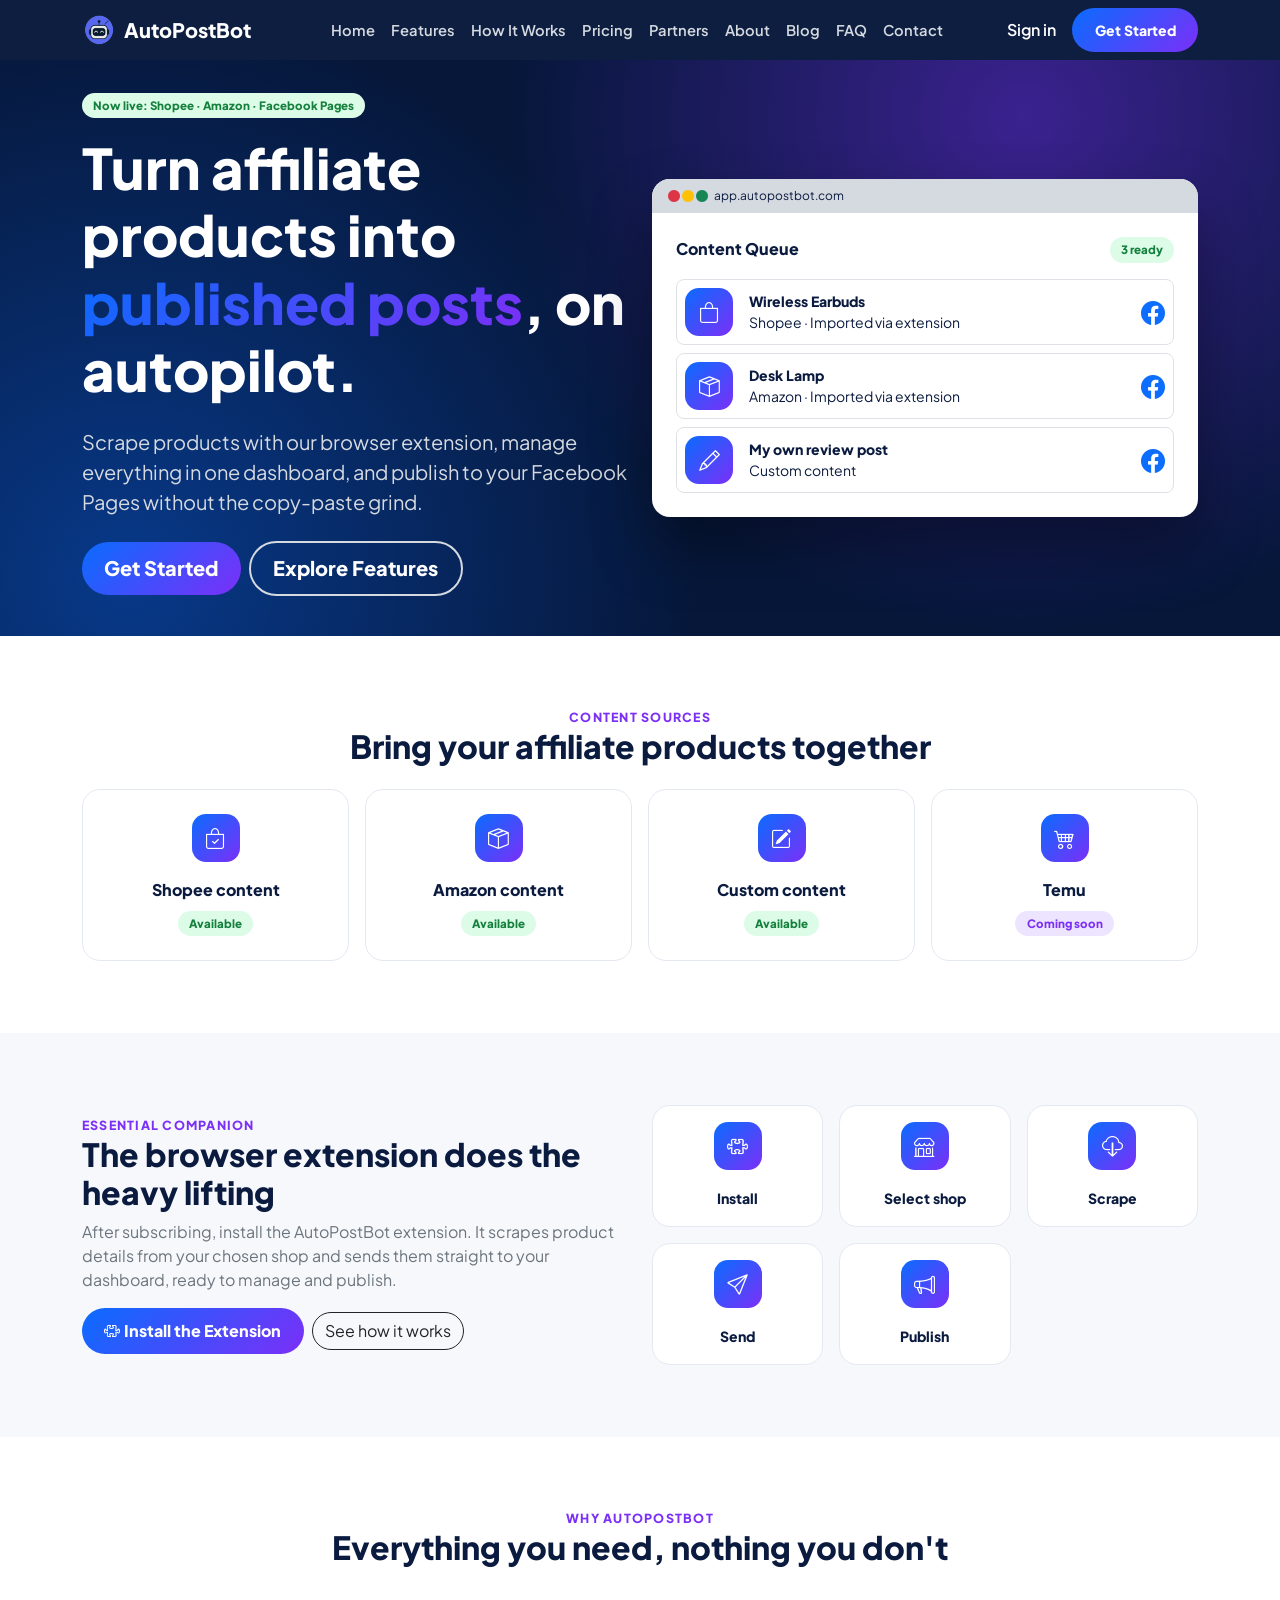
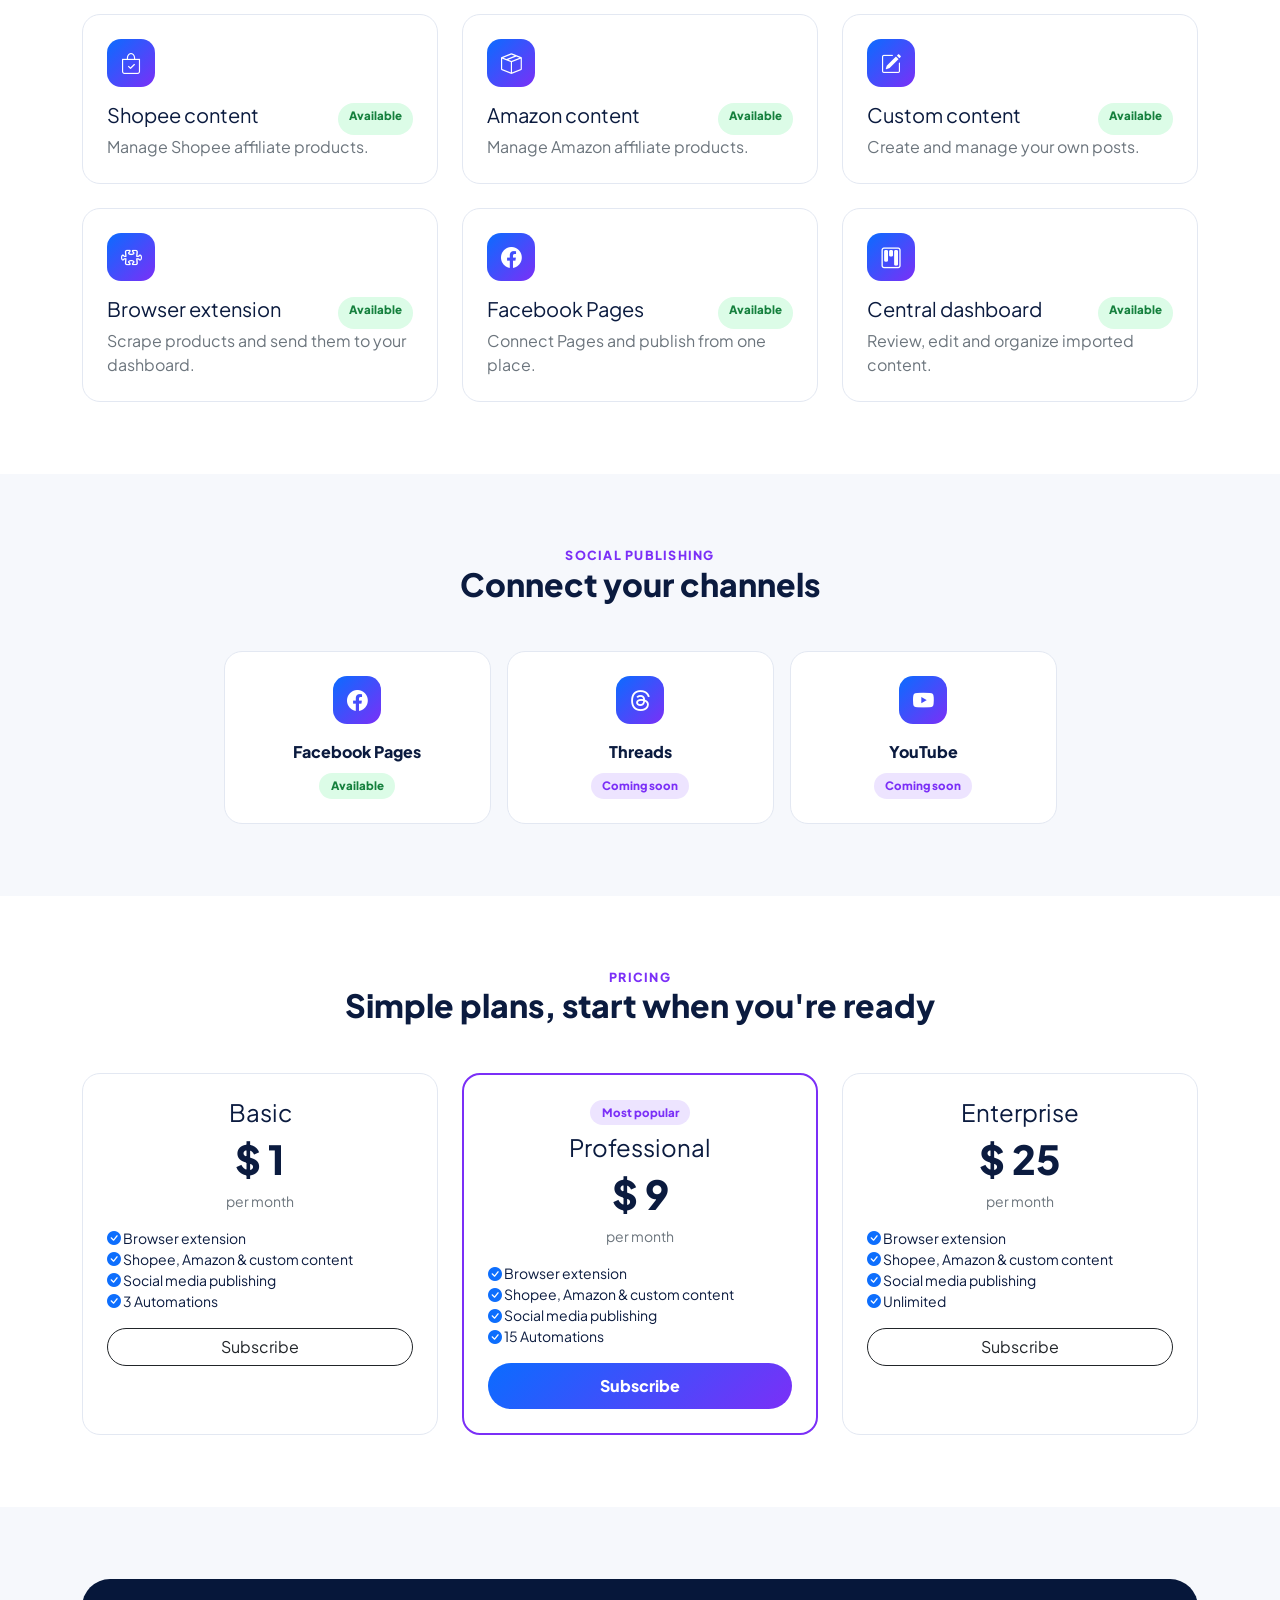
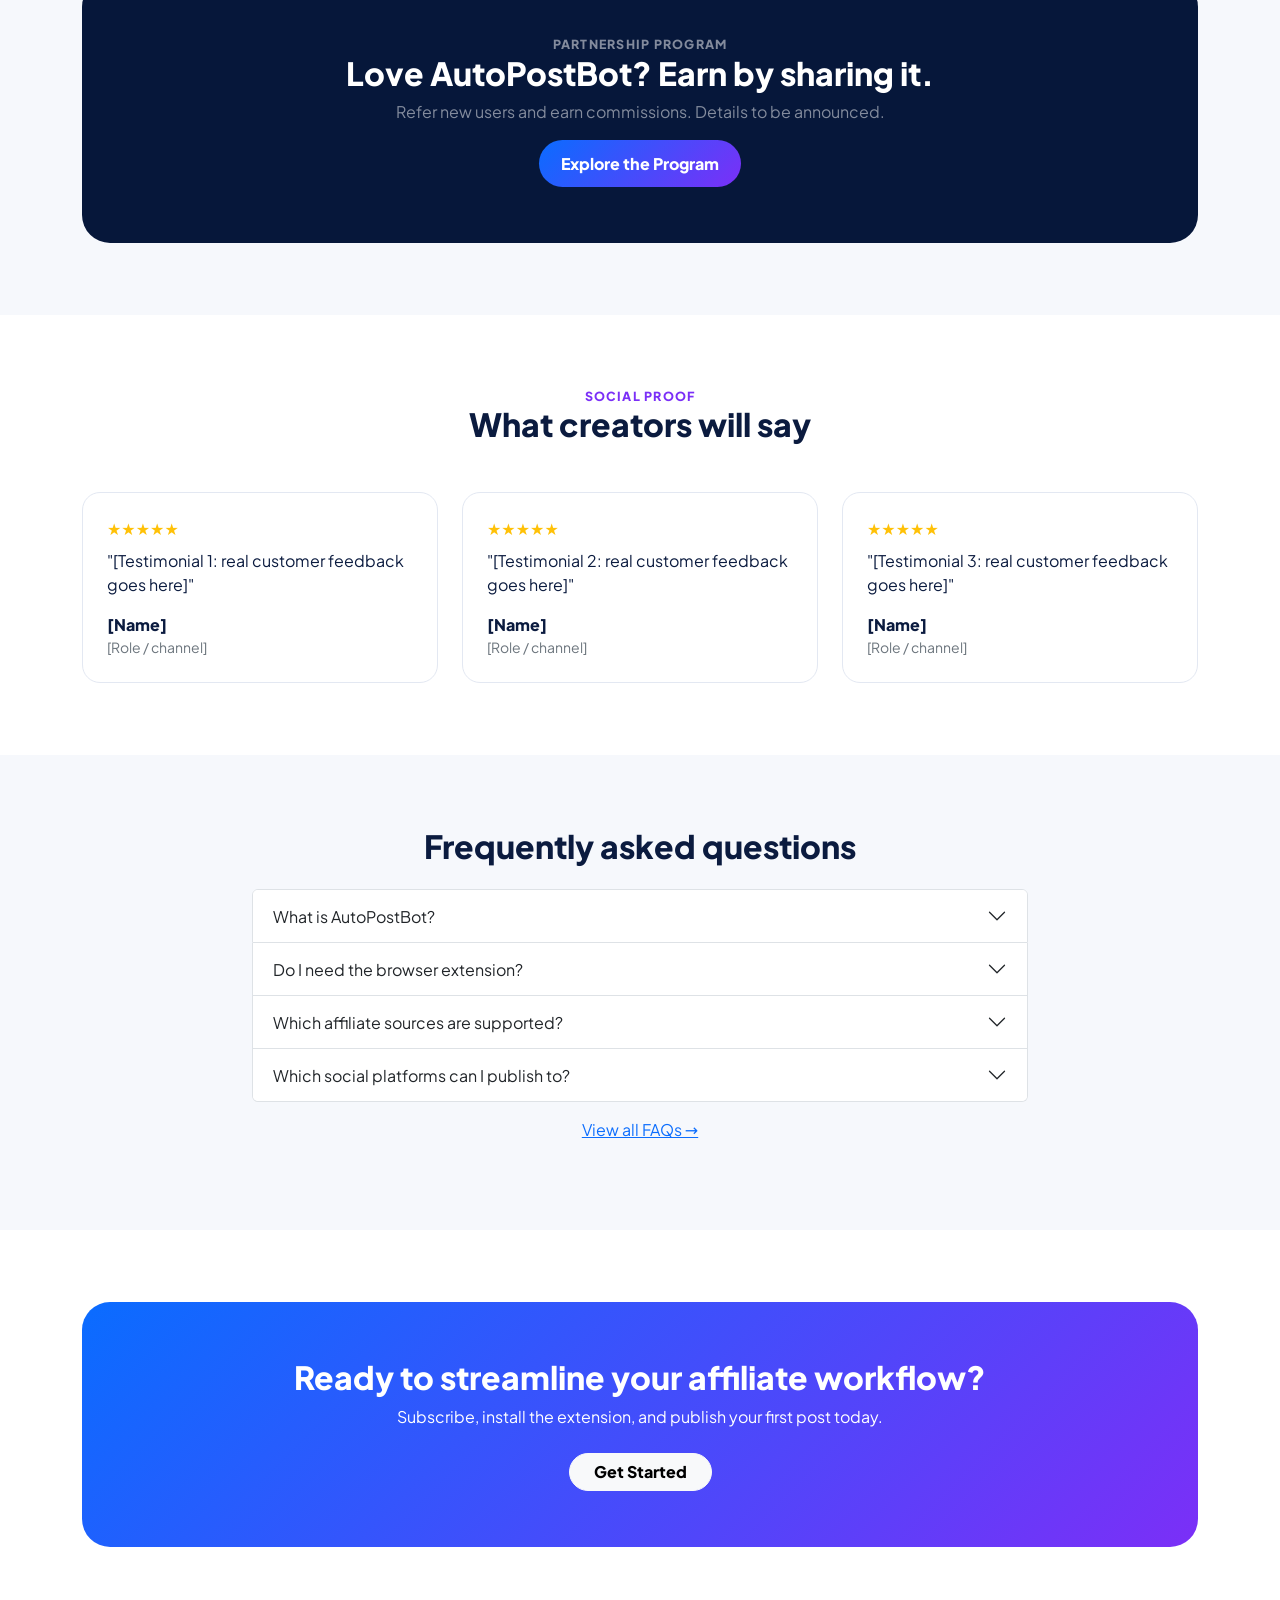
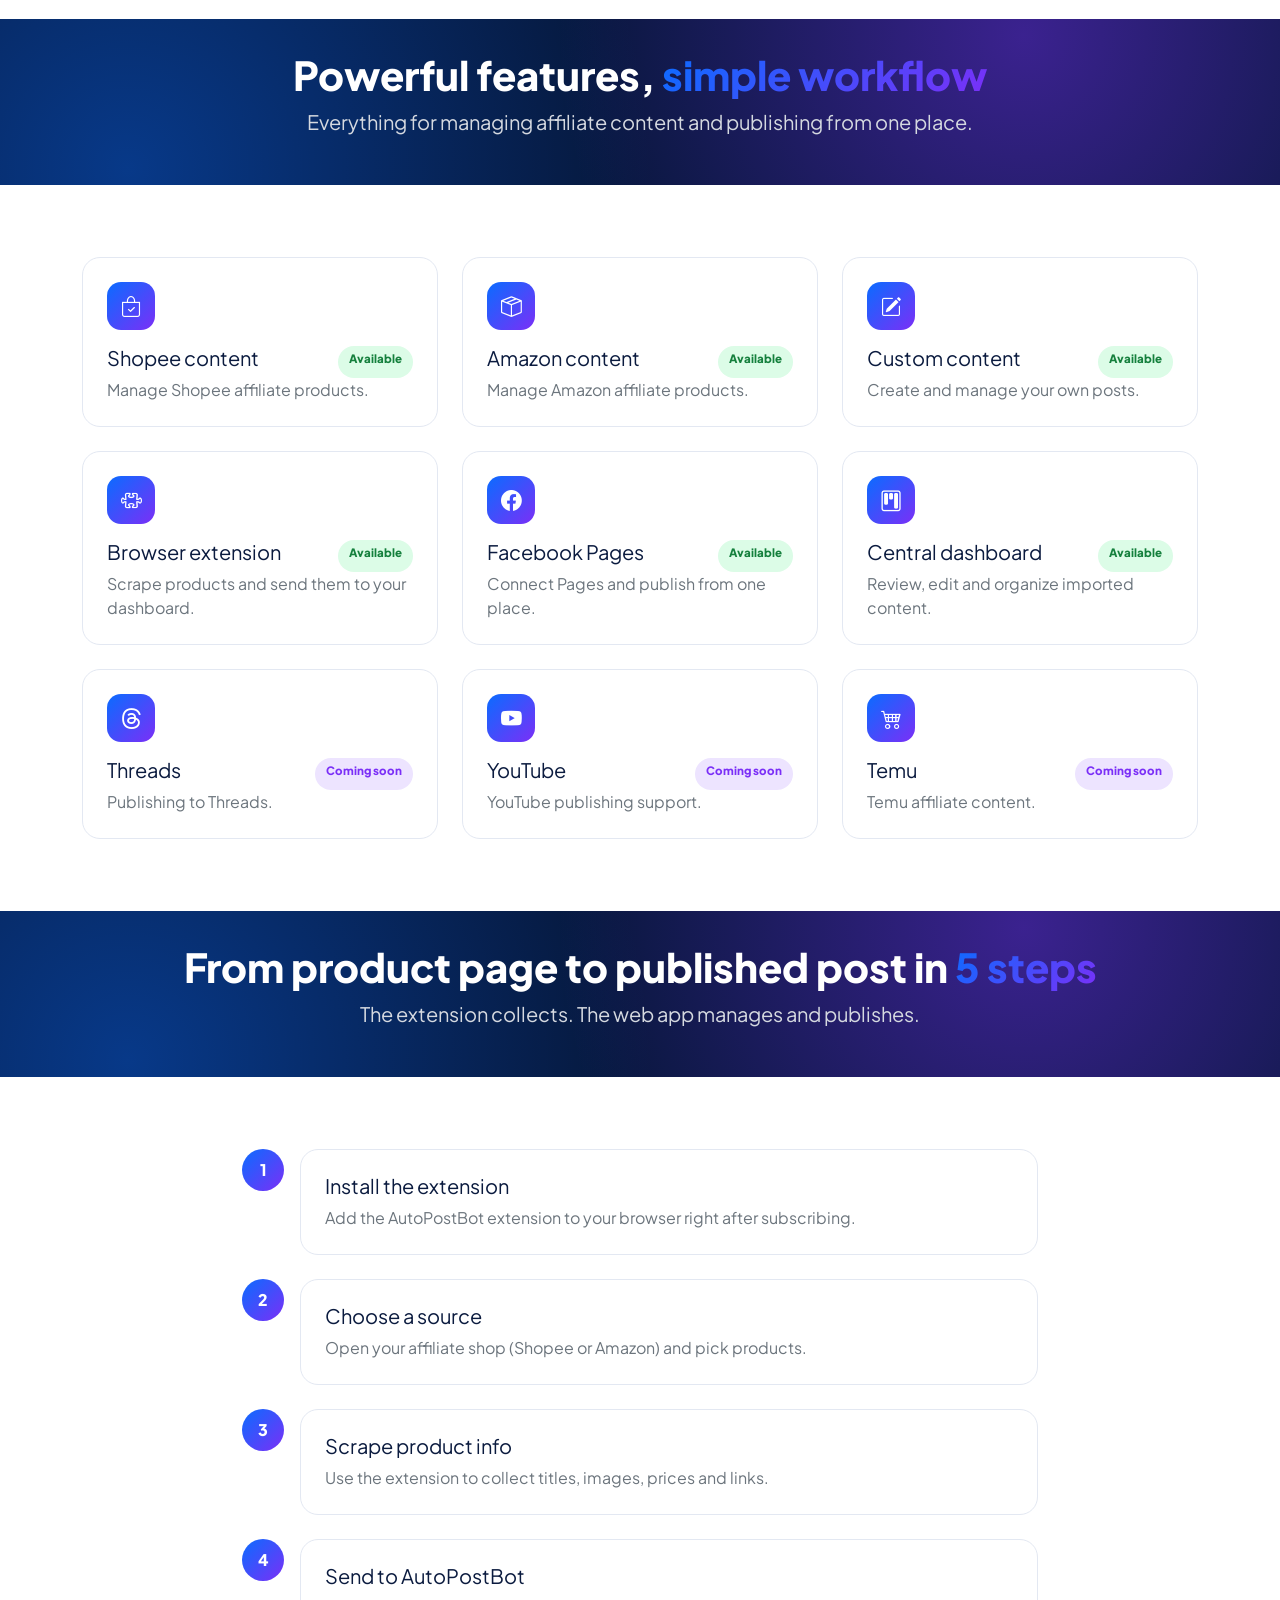
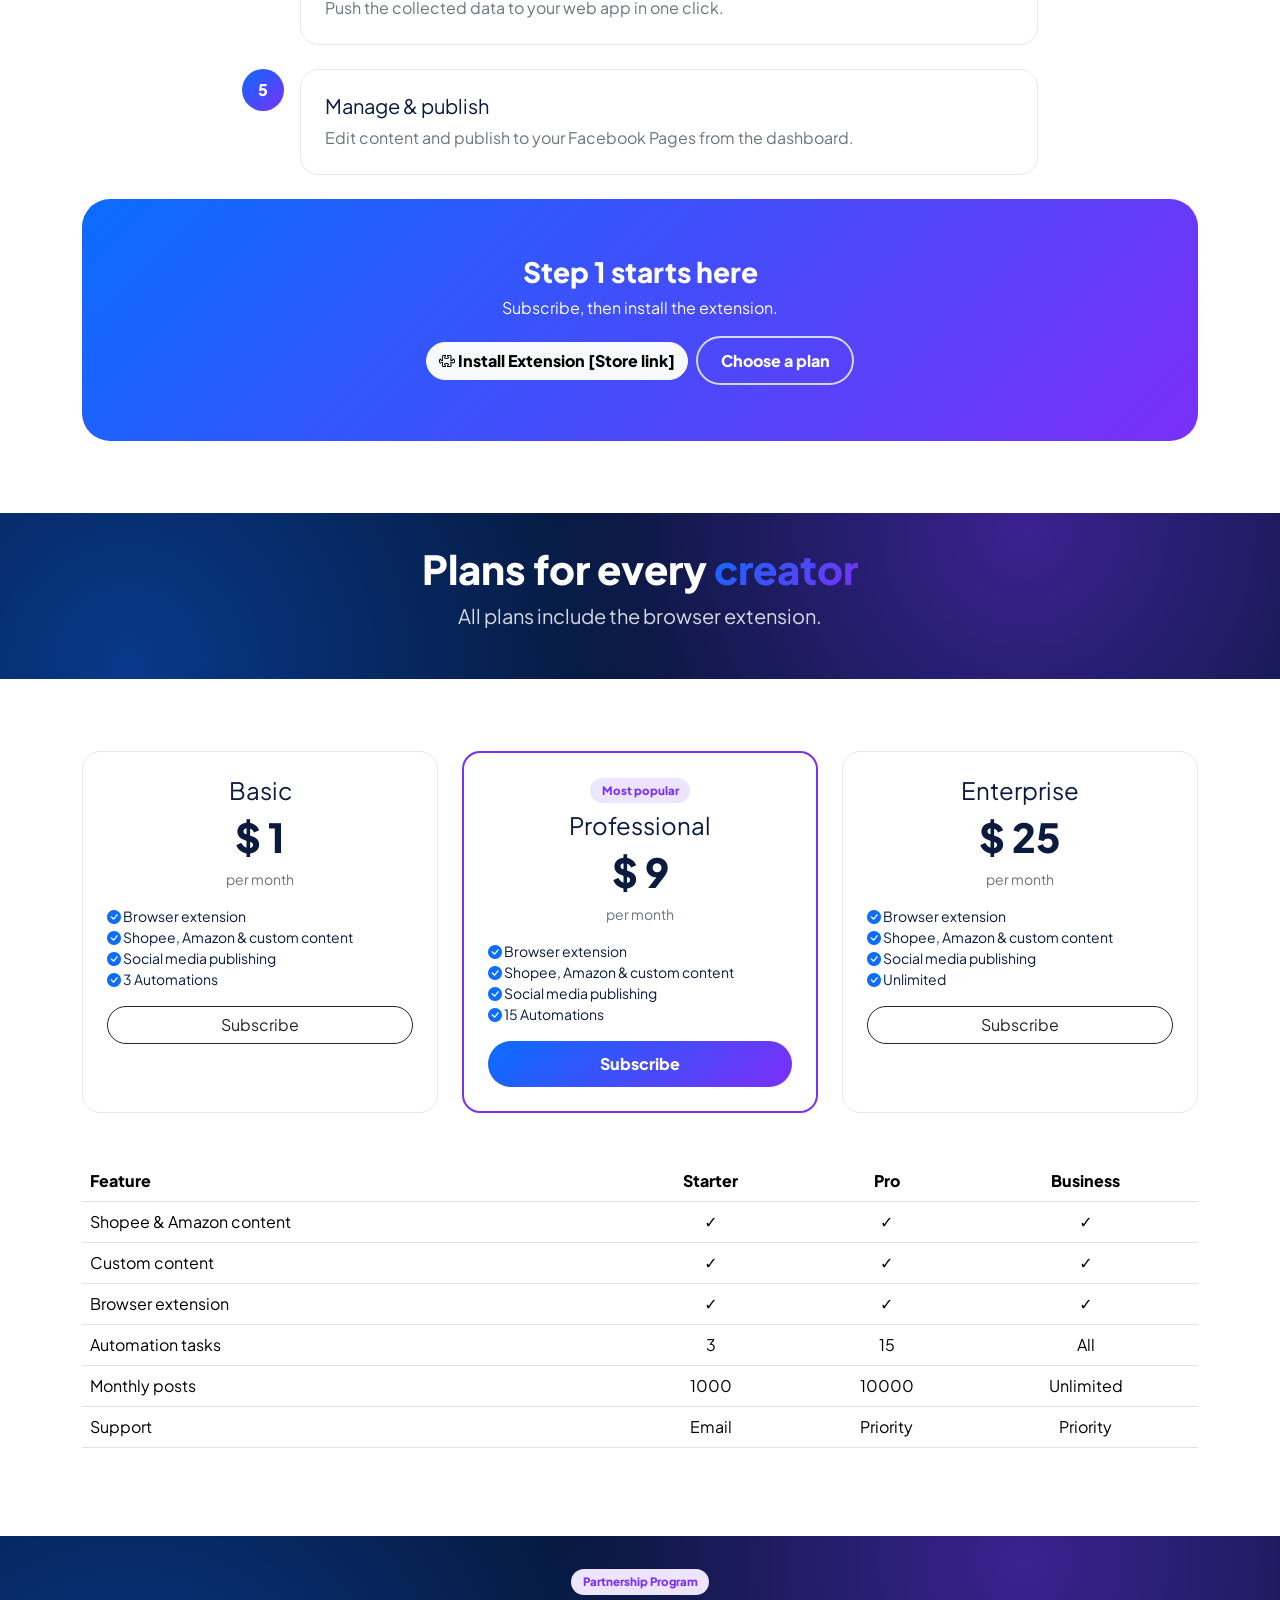
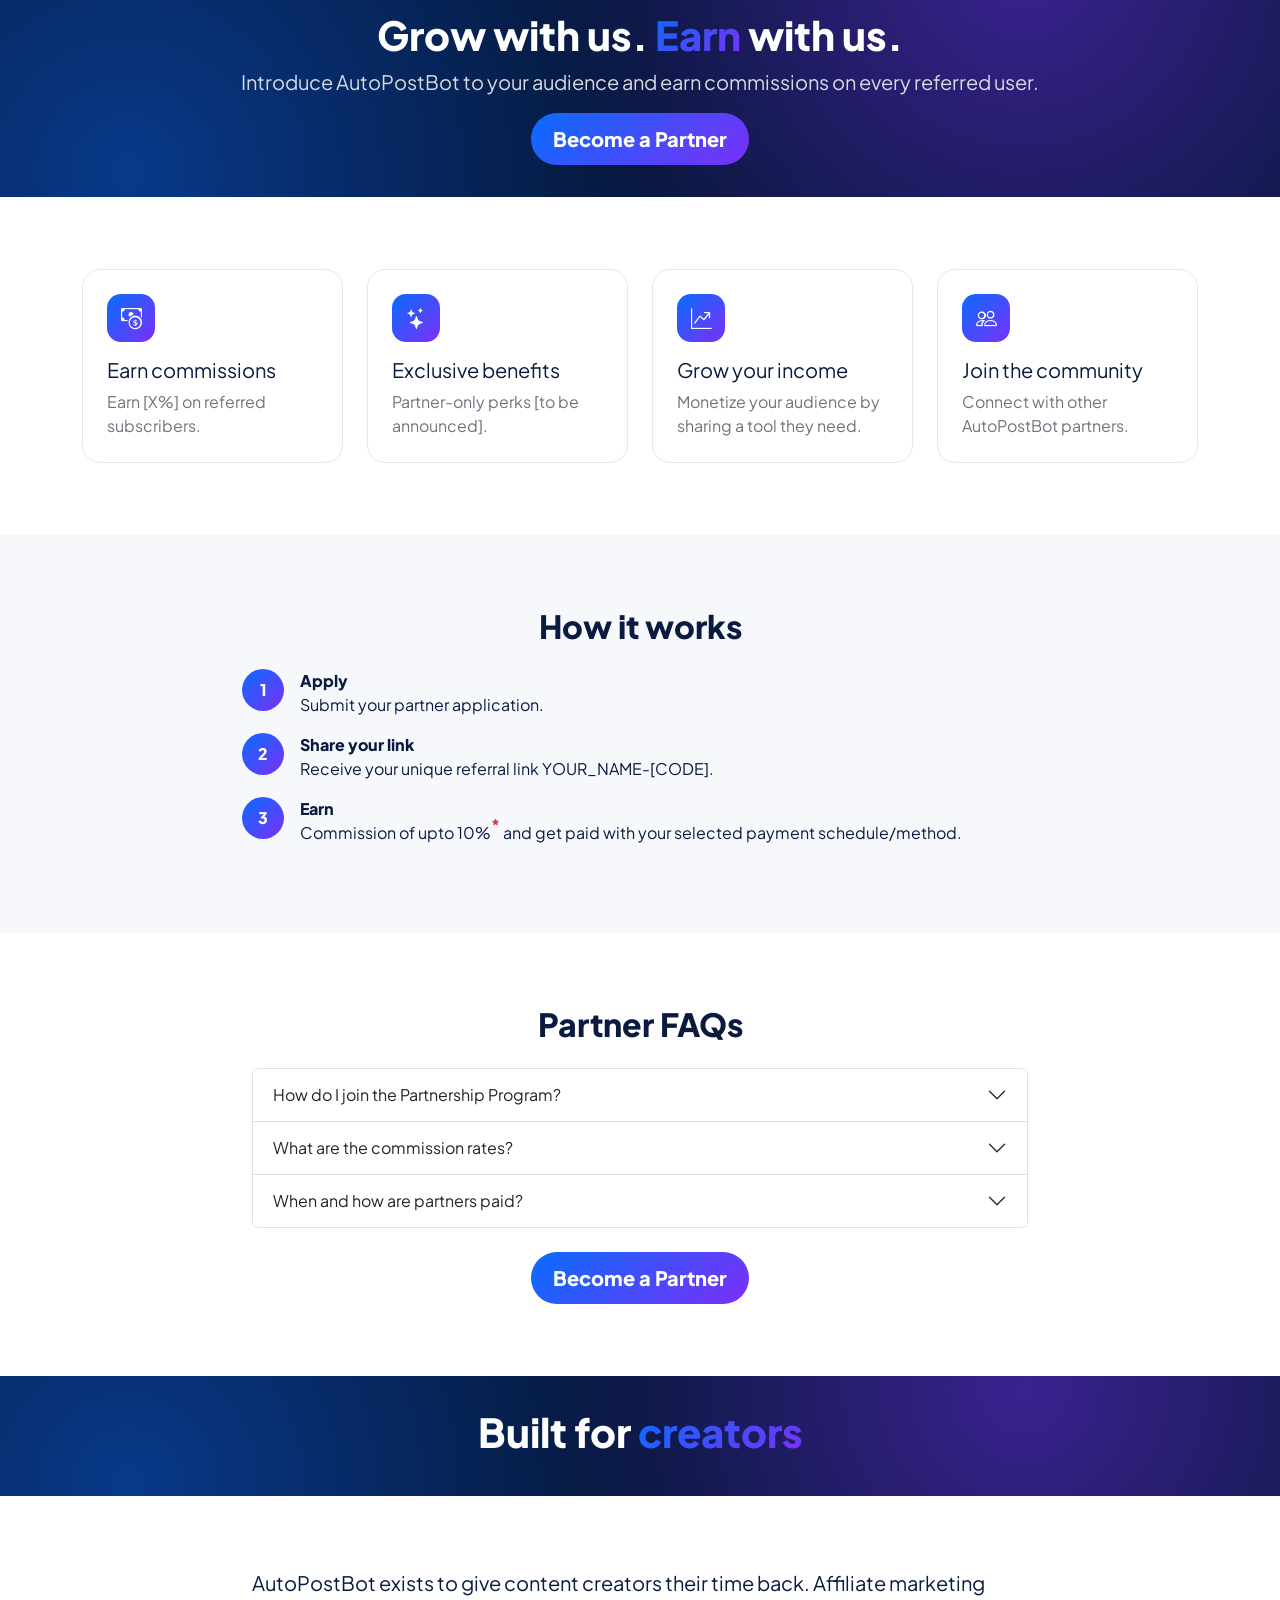
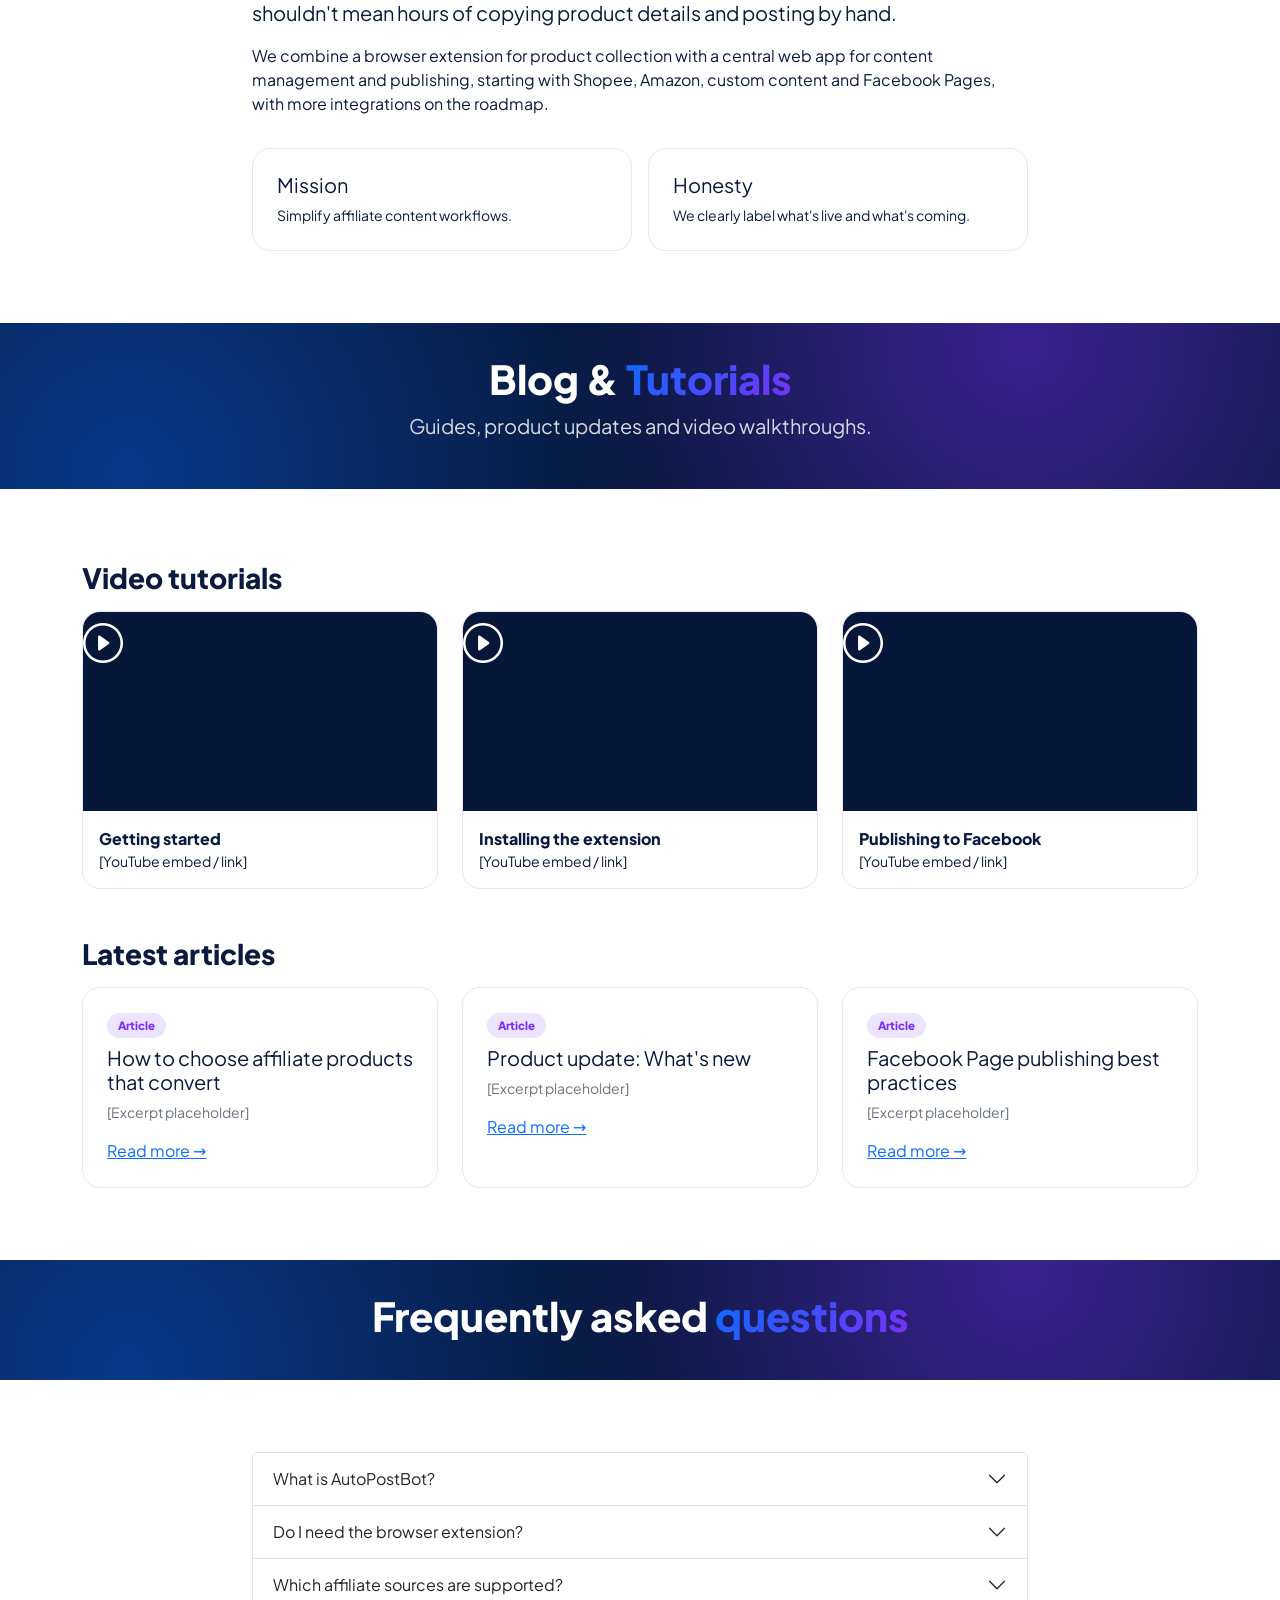
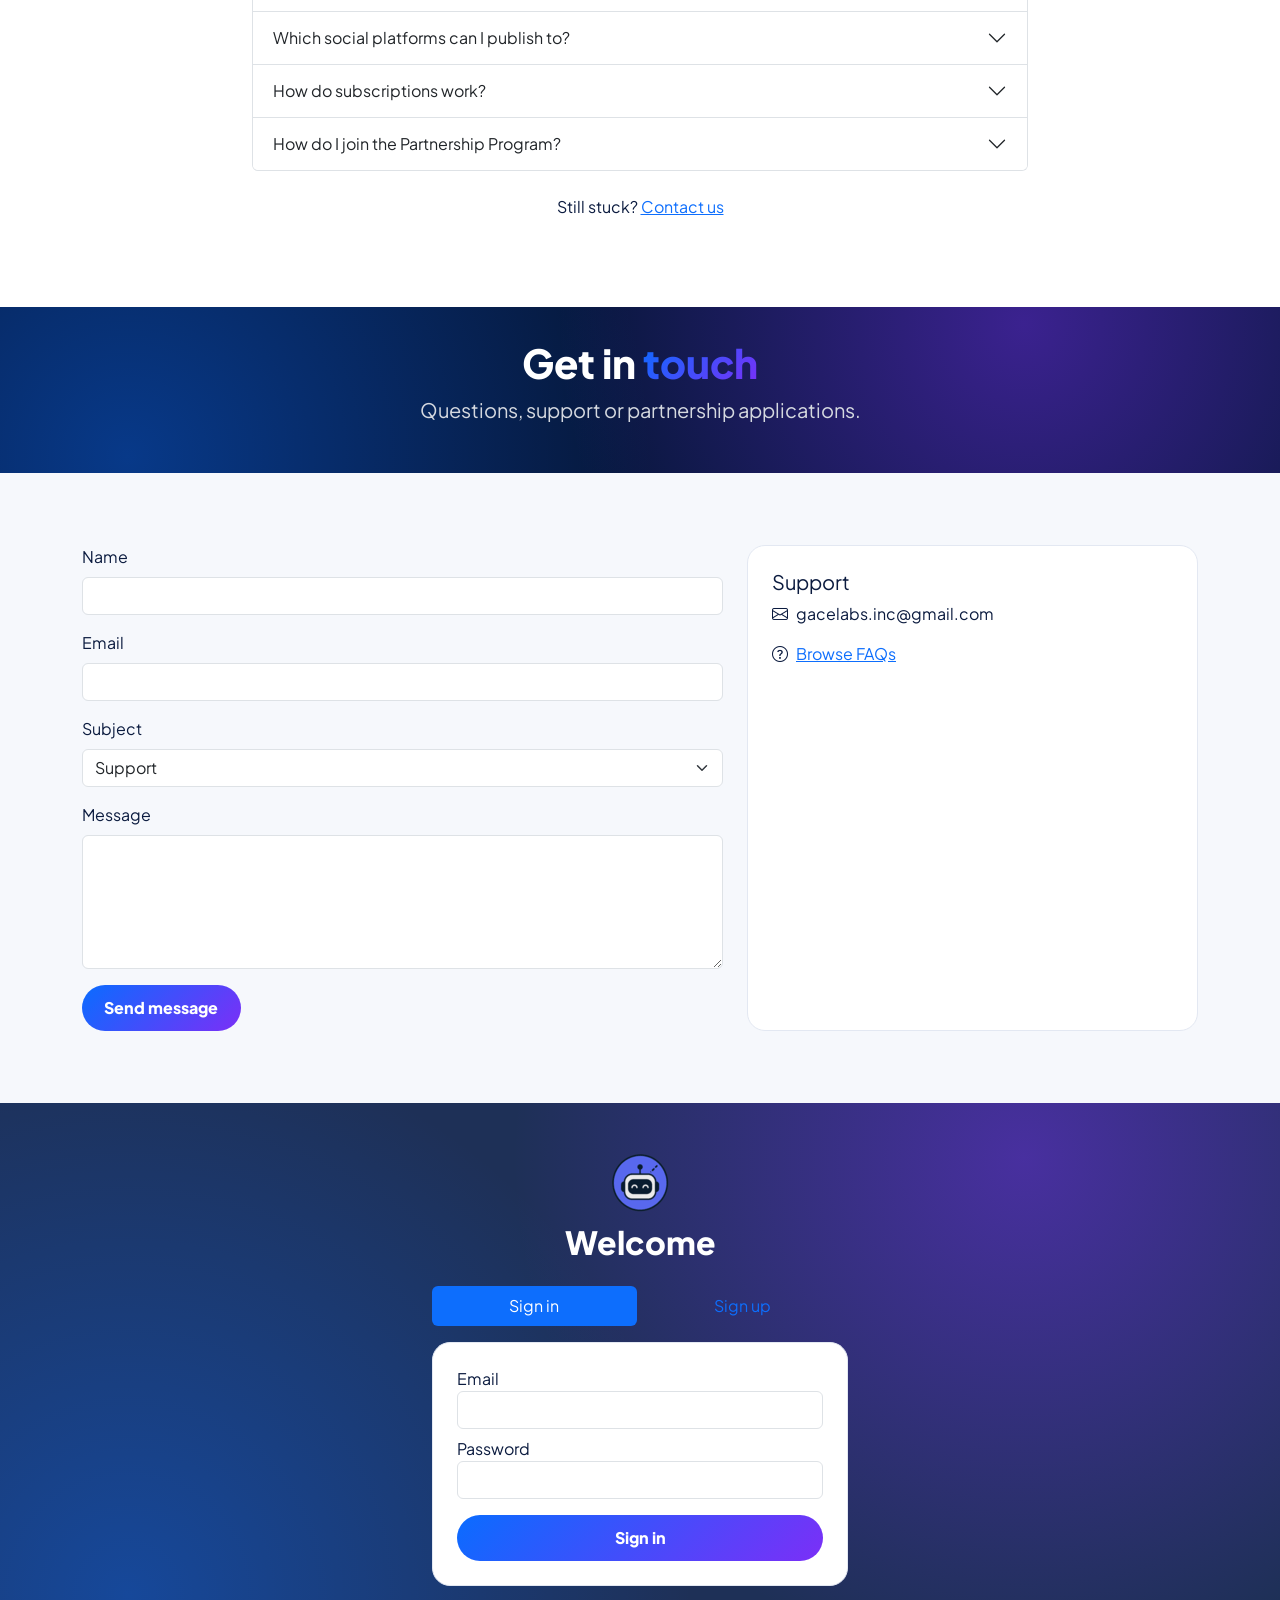
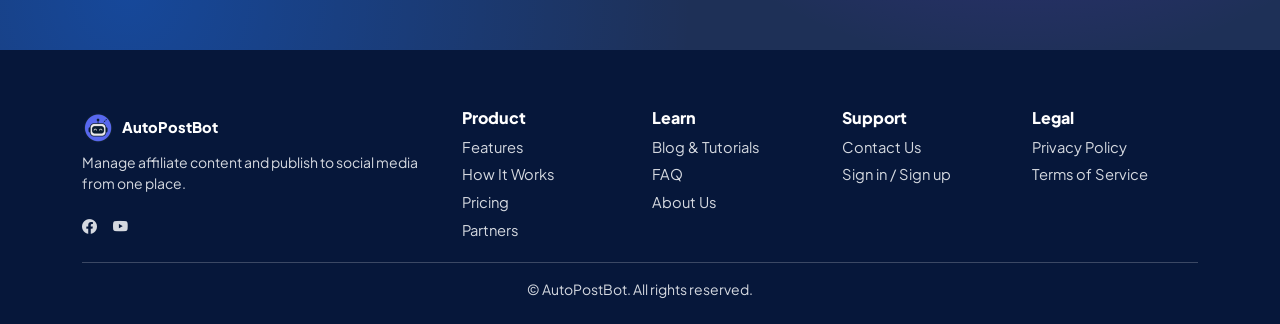
==== index.html @ 4f09c0ef "up" ====
<!DOCTYPE html>
<html lang="en">
	<head>
		<meta charset="utf-8">
		<meta name="viewport" content="width=device-width, initial-scale=1">
		<title>AutoPostBot – Affiliate Content & Social Publishing in One Place</title>
		<meta name="description"
			content="AutoPostBot helps creators manage Shopee, Amazon and custom affiliate content and publish to Facebook Pages from one dashboard, powered by a browser extension.">
		<link rel="icon" href="assets/images/logo.png">
		<link href="assets/css/bootstrap.min.css" rel="stylesheet">
		<link href="assets/css/bootstrap-icons.min.css" rel="stylesheet">
		<link href="assets/css/fonts.css" rel="stylesheet">
		<link rel="stylesheet" href="assets/css/style.css">
	</head>

	<body>
		<nav class="navbar navbar-expand-lg fixed-top" aria-label="Main">
			<div class="container">
				<a class="navbar-brand brand text-white fw-bold d-flex align-items-center gap-2" href="/"><img
						src="assets/images/logo.png" alt="AutoPostBot logo">AutoPostBot</a>
				<button class="navbar-toggler border-0" data-bs-toggle="collapse" data-bs-target="#nv"
					aria-label="Toggle menu"><i class="bi bi-list text-white fs-2"></i></button>
				<div class="navbar-collapse collapse text-center" id="nv">
					<ul class="navbar-nav mx-auto" id="menu"></ul>
					<a href="#auth" class="a-link text-white me-3 text-decoration-none fw-semibold">Sign in</a>
					<a href="#pricing" class="a-link btn btn-grad btn-sm">Get Started</a>
				</div>
			</div>
		</nav>

		<main id="main">
			<!-- HOME -->
			<div class="page" id="home">
				<header class="hero">
					<div class="container">
						<div class="row align-items-center">
							<div class="col-lg-6">
								<span class="chip live mb-3">Now live: Shopee · Amazon · Facebook Pages</span>
								<h1 class="display-4 fw-extrabold fw-bold">Turn affiliate products into <span
										class="text-grad">published posts</span>, on autopilot.</h1>
								<p class="lead my-4">Scrape products with our browser extension, manage everything in
									one dashboard, and publish to your Facebook Pages without the copy-paste grind.</p>
								<a href="#pricing" class="a-link btn btn-grad btn-lg me-2 mb-2">Get Started</a><a
									href="#features" class="a-link btn btn-ghost btn-lg mb-2">Explore Features</a>
							</div>
							<div class="col-lg-6">
								<div class="mock">
									<div class="bar"><i class="bi bi-circle-fill text-danger"></i> <i
											class="bi bi-circle-fill text-warning"></i> <i
											class="bi bi-circle-fill text-success"></i> &nbsp; app.autopostbot.com</div>
									<div class="p-4">
										<div class="d-flex justify-content-between mb-3"><strong>Content
												Queue</strong><span class="chip live">3 ready</span></div>
										<div class="d-flex gap-3 align-items-center border rounded-3 p-2 mb-2">
											<div class="ico m-0"><i class="bi bi-bag"></i></div>
											<div class="flex-grow-1 small"><b>Wireless Earbuds</b><br>Shopee · Imported
												via extension</div><i class="bi bi-facebook text-primary fs-4"></i>
										</div>
										<div class="d-flex gap-3 align-items-center border rounded-3 p-2 mb-2">
											<div class="ico m-0"><i class="bi bi-box-seam"></i></div>
											<div class="flex-grow-1 small"><b>Desk Lamp</b><br>Amazon · Imported via
												extension</div><i class="bi bi-facebook text-primary fs-4"></i>
										</div>
										<div class="d-flex gap-3 align-items-center border rounded-3 p-2">
											<div class="ico m-0"><i class="bi bi-pencil"></i></div>
											<div class="flex-grow-1 small"><b>My own review post</b><br>Custom content
											</div><i class="bi bi-facebook text-primary fs-4"></i>
										</div>
									</div>
								</div>
							</div>
						</div>
					</div>
				</header>

				<section class="s">
					<div class="container text-center">
						<div class="eyebrow">Content sources</div>
						<h2 class="fw-bold mb-4">Bring your affiliate products together</h2>
						<div class="row g-3 justify-content-center" id="sources"></div>
					</div>
				</section>

				<section class="s alt">
					<div class="container">
						<div class="row align-items-center">
							<div class="col-lg-6">
								<div class="eyebrow">Essential companion</div>
								<h2 class="fw-bold">The browser extension does the heavy lifting</h2>
								<p class="text-secondary">After subscribing, install the AutoPostBot extension. It
									scrapes product details from your chosen shop and sends them straight to your
									dashboard, ready to manage and publish.</p>
								<a href="#how" class="a-link btn btn-grad me-2"><i class="bi bi-puzzle me-1"></i>Install the
									Extension</a><a href="#how" class="a-link btn btn-outline-dark rounded-pill">See how it
									works</a>
							</div>
							<div class="col-lg-6">
								<div class="row g-3 text-center" id="flow-mini"></div>
							</div>
						</div>
					</div>
				</section>

				<section class="s">
					<div class="container">
						<div class="text-center mb-5">
							<div class="eyebrow">Why AutoPostBot</div>
							<h2 class="fw-bold">Everything you need, nothing you don't</h2>
						</div>
						<div class="row g-4" id="feat-home"></div>
					</div>
				</section>

				<section class="s alt">
					<div class="container">
						<div class="text-center mb-5">
							<div class="eyebrow">Social publishing</div>
							<h2 class="fw-bold">Connect your channels</h2>
						</div>
						<div class="row g-3 justify-content-center" id="socials"></div>
					</div>
				</section>

				<section class="s">
					<div class="container">
						<div class="text-center mb-5">
							<div class="eyebrow">Pricing</div>
							<h2 class="fw-bold">Simple plans, start when you're ready</h2>
						</div>
						<div class="row g-4 justify-content-center plans"></div>
					</div>
				</section>

				<section class="s alt">
					<div class="container">
						<div class="cta text-center" style="background:var(--navy)">
							<div class="eyebrow text-white-50">Partnership Program</div>
							<h2 class="fw-bold">Love AutoPostBot? Earn by sharing it.</h2>
							<p class="text-white-50">Refer new users and earn commissions. Details to be announced.</p>
							<a href="#partners" class="a-link btn btn-grad">Explore the Program</a>
						</div>
					</div>
				</section>

				<section class="s">
					<div class="container">
						<div class="text-center mb-5">
							<div class="eyebrow">Social proof</div>
							<h2 class="fw-bold">What creators will say</h2>
						</div>
						<div class="row g-4" id="testi"></div>
					</div>
				</section>

				<section class="s alt">
					<div class="container" style="max-width:800px">
						<h2 class="fw-bold text-center mb-4">Frequently asked questions</h2>
						<div class="accordion faq" id="faq-home"></div>
						<p class="text-center mt-3"><a class="a-link" href="#faq">View all FAQs →</a></p>
					</div>
				</section>

				<section class="s">
					<div class="container">
						<div class="cta text-center">
							<h2 class="fw-bold">Ready to streamline your affiliate workflow?</h2>
							<p class="mb-4">Subscribe, install the extension, and publish your first post today.</p><a
								href="#pricing" class="a-link btn btn-light fw-bold rounded-pill px-4">Get Started</a>
						</div>
					</div>
				</section>
			</div>

			<!-- FEATURES -->
			<div class="page" id="features">
				<header class="hero text-center">
					<div class="container">
						<h1 class="fw-bold">Powerful features, <span class="text-grad">simple workflow</span></h1>
						<p class="lead">Everything for managing affiliate content and publishing from one place.</p>
					</div>
				</header>
				<section class="s">
					<div class="container">
						<div class="row g-4" id="feat-all"></div>
					</div>
				</section>
			</div>

			<!-- HOW -->
			<div class="page" id="how">
				<header class="hero text-center">
					<div class="container">
						<h1 class="fw-bold">From product page to published post in <span class="text-grad">5
								steps</span></h1>
						<p class="lead">The extension collects. The web app manages and publishes.</p>
					</div>
				</header>
				<section class="s">
					<div class="container" style="max-width:820px" id="steps"></div>
					<div class="container mt-4">
						<div class="cta text-center">
							<h3 class="fw-bold">Step 1 starts here</h3>
							<p>Subscribe, then install the extension.</p><a href="#" class="a-link btn btn-light fw-bold rounded-pill me-2"><i class="bi bi-puzzle"></i> Install
								Extension <span class="ph">[Store link]</span></a><a href="#pricing" class="a-link btn btn-ghost">Choose a plan</a>
						</div>
					</div>
				</section>
			</div>

			<!-- PRICING -->
			<div class="page" id="pricing">
				<header class="hero text-center">
					<div class="container">
						<h1 class="fw-bold">Plans for every <span class="text-grad">creator</span></h1>
						<p class="lead">
							All plans include the browser extension.<!--  <span class="ph">Prices are placeholders.</span> -->
						</p>
					</div>
				</header>
				<section class="s">
					<div class="container">
						<div class="row g-4 justify-content-center plans"></div>
						<div class="table-responsive mt-5">
							<table class="table align-middle text-center">
								<thead>
									<tr>
										<th class="text-start">Feature</th>
										<th>Starter</th>
										<th>Pro</th>
										<th>Business</th>
									</tr>
								</thead>
								<tbody>
									<tr>
										<td class="text-start">Shopee &amp; Amazon content</td>
										<td>✓</td>
										<td>✓</td>
										<td>✓</td>
									</tr>
									<tr>
										<td class="text-start">Custom content</td>
										<td>✓</td>
										<td>✓</td>
										<td>✓</td>
									</tr>
									<tr>
										<td class="text-start">Browser extension</td>
										<td>✓</td>
										<td>✓</td>
										<td>✓</td>
									</tr>
									<tr>
										<td class="text-start">Automation tasks</td>
										<td><span class="ph">3</span></td>
										<td><span class="ph">15</span></td>
										<td><span class="ph">All</span></td>
									</tr>
									<tr>
										<td class="text-start">Monthly posts</td>
										<td><span class="ph">1000</span></td>
										<td><span class="ph">10000</span></td>
										<td><span class="ph">Unlimited</span></td>
									</tr>
									<tr>
										<td class="text-start">Support</td>
										<td>Email</td>
										<td>Priority</td>
										<td>Priority</td>
									</tr>
								</tbody>
							</table>
						</div>
					</div>
				</section>
			</div>

			<!-- PARTNERS -->
			<div class="page" id="partners">
				<header class="hero text-center">
					<div class="container"><span class="chip soon mb-3">Partnership Program</span>
						<h1 class="fw-bold">Grow with us. <span class="text-grad">Earn</span> with us.</h1>
						<p class="lead">Introduce AutoPostBot to your audience and earn commissions on every referred
							user.</p><a href="#contact" class="a-link btn btn-grad btn-lg">Become a Partner</a>
					</div>
				</header>
				<section class="s">
					<div class="container">
						<div class="row g-4" id="perks"></div>
					</div>
				</section>
				<section class="s alt">
					<div class="container" style="max-width:820px">
						<h2 class="fw-bold text-center mb-4">How it works</h2>
						<div class="d-flex gap-3 mb-3">
							<div class="step-n">1</div>
							<div><b>Apply</b><br>Submit your partner application.</div>
						</div>
						<div class="d-flex gap-3 mb-3">
							<div class="step-n">2</div>
							<div>
								<b>Share your link</b><br>Receive your unique referral link 
								<span class="ph">YOUR_NAME-[CODE]</span>.
							</div>
						</div>
						<div class="d-flex gap-3 mb-3">
							<div class="step-n">3</div>
							<div>
								<b>Earn</b><br>Commission of upto 10%<sup class="text-danger fs-6 fw-bold" style="cursor: help;" title="Terms and conditions apply">*</sup> and get paid <span class="ph"> with your selected payment schedule/method</span>.
							</div>
						</div>
					</div>
				</section>
				<section class="s">
					<div class="container" style="max-width:800px">
						<h2 class="fw-bold text-center mb-4">Partner FAQs</h2>
						<div class="accordion faq" id="faq-partner"></div>
						<div class="text-center mt-4"><a href="#contact" class="a-link btn btn-grad btn-lg">Become a Partner</a></div>
					</div>
				</section>
			</div>

			<!-- ABOUT -->
			<div class="page" id="about">
				<header class="hero text-center">
					<div class="container">
						<h1 class="fw-bold">Built for <span class="text-grad">creators</span></h1>
					</div>
				</header>
				<section class="s">
					<div class="container" style="max-width:800px">
						<p class="lead">AutoPostBot exists to give content creators their time back. Affiliate marketing shouldn't mean hours of copying product details and posting by hand.</p>
						<p>We combine a browser extension for product collection with a central web app for content management and publishing, starting with Shopee, Amazon, custom content and Facebook Pages, with more integrations on the roadmap.</p>
						<div class="row g-3 mt-3">
							<div class="col-md-6">
								<div class="card-x">
									<h5>Mission</h5>
									<p class="small mb-0">Simplify affiliate content workflows.</p>
								</div>
							</div>
							<div class="col-md-6">
								<div class="card-x">
									<h5>Honesty</h5>
									<p class="small mb-0">We clearly label what's live and what's coming.</p>
								</div>
							</div>
							<!-- <div class="col-md-4">
								<div class="card-x">
									<h5>Team</h5>
									<p class="small mb-0"><span class="ph">[Company / team details]</span></p>
								</div>
							</div> -->
						</div>
					</div>
				</section>
			</div>

			<!-- BLOG -->
			<div class="page" id="blog">
				<header class="hero text-center">
					<div class="container">
						<h1 class="fw-bold">Blog &amp; <span class="text-grad">Tutorials</span></h1>
						<p class="lead">Guides, product updates and video walkthroughs.</p>
					</div>
				</header>
				<section class="s">
					<div class="container">
						<h3 class="fw-bold mb-3">Video tutorials</h3>
						<div class="row g-4 mb-5" id="vids"></div>
						<h3 class="fw-bold mb-3">Latest articles</h3>
						<div class="row g-4" id="posts"></div>
					</div>
				</section>
			</div>

			<!-- FAQ -->
			<div class="page" id="faq">
				<header class="hero text-center">
					<div class="container">
						<h1 class="fw-bold">Frequently asked <span class="text-grad">questions</span></h1>
					</div>
				</header>
				<section class="s">
					<div class="container" style="max-width:800px">
						<div class="accordion faq" id="faq-all"></div>
						<p class="text-center mt-4">Still stuck? <a class="a-link" href="#contact">Contact us</a></p>
					</div>
				</section>
			</div>

			<!-- CONTACT -->
			<div class="page" id="contact">
				<header class="hero text-center">
					<div class="container">
						<h1 class="fw-bold">Get in <span class="text-grad">touch</span></h1>
						<p class="lead">Questions, support or partnership applications.</p>
					</div>
				</header>
				<section class="s">
					<div class="container">
						<div class="row">
							<div class="col-lg-7">
								<form id="cform" novalidate>
									<div class="mb-3"><label class="form-label" for="name">Name</label><input id="name"
											class="form-control" required></div>
									<div class="mb-3"><label class="form-label" for="email">Email</label><input id="email"
											type="email" class="form-control" required></div>
									<div class="mb-3"><label class="form-label" for="subject">Subject</label><select id="subject"
											class="form-select">
											<option>Support</option>
											<option>Sales</option>
											<option>Become a Partner</option>
											<option>Other</option>
										</select></div>
									<div class="mb-3"><label class="form-label" for="cm">Message</label><textarea
											name="message" rows="5" class="form-control" required></textarea></div>
									<button class="btn btn-grad">Send message</button>
									<div id="cok" class="alert alert-success mt-3 d-none">
										Thanks! We'll get back to you soon.
									</div>
								</form>
							</div>
							<div class="col-lg-5">
								<div class="card-x">
									<h5>Support</h5>
									<p><i class="bi bi-envelope me-2"></i><span class="ph">gacelabs.inc@gmail.com</span></p>
									<!-- <p><i class="bi bi-clock me-2"></i><span class="ph">24 Hours</span></p> -->
									<p class="mb-0"><i class="bi bi-question-circle me-2"></i><a class="a-link" href="#faq">Browse FAQs</a></p>
								</div>
							</div>
						</div>
					</div>
				</section>
			</div>

			<!-- AUTH -->
			<div class="page" id="auth">
				<section class="s" style="padding-top: 1rem; padding-bottom: 2rem;">
					<div class="container" style="max-width:440px">
						<div class="text-center mb-4">
							<img src="assets/images/logo.png" width="64" class="rounded-circle" alt="">
							<h2 class="fw-bold mt-2">Welcome</h2>
						</div>
						<ul class="nav nav-pills nav-fill mb-3">
							<li class="nav-item">
								<button class="nav-link active" data-bs-toggle="pill" data-bs-target="#lg">Sign in</button>
							</li>
							<li class="nav-item">
								<button class="nav-link" data-bs-toggle="pill" data-bs-target="#rg">Sign up</button>
							</li>
						</ul>
						<div class="tab-content card-x">
							<form class="tab-pane fade show active authf" id="lg">
								<label class="form-label w-100">
									Email
									<input name="email" type="email" class="form-control" required>
								</label>
								<label class="form-label w-100">
									Password
									<input name="password" type="password" class="form-control" required>
								</label>
								<button class="btn btn-grad w-100 mt-2">Sign in</button>
							</form>
							<form class="tab-pane fade authf" id="rg">
								<label class="form-label w-100">
									Name
									<input name="name" type="text" class="form-control" required>
								</label>
								<label class="form-label w-100">
									Email
									<input name="email" type="email" class="form-control" required>
								</label>
								<label class="form-label w-100">
									Password
									<input name="password" type="password" class="form-control" minlength="8" required>
								</label>
								<button class="btn btn-grad w-100 mt-2">Create account</button>
								<p class="small text-secondary mt-2 mb-0" style="font-size: 13px; text-align: center;">
									By registering you agree to our
									<a href="#terms">Terms</a> and
									<a href="#privacy">Privacy Policy</a>.
								</p>
							</form>
						</div>
						<!-- <p class="small text-center text-secondary mt-3">
							<span class="ph">Demo forms: connect to your auth backend</span>
						</p> -->
					</div>
				</section>
			</div>
		</main>

		<footer>
			<div class="container">
				<div class="row g-4">
					<div class="col-lg-4">
						<a class="d-flex align-items-center gap-2 text-white fw-bold mb-2 a-link" href="#home">
							<img src="assets/images/logo.png" width="32" class="rounded-circle" alt="">
							AutoPostBot
						</a>
						<p class="small">Manage affiliate content and publish to social media from one place.</p>
						<div class="fs-4 d-flex gap-3">
							<a href="#" aria-label="Facebook">
								<i class="bi bi-facebook"></i>
							</a>
							<a href="#" aria-label="YouTube">
								<i class="bi bi-youtube"></i>
							</a>
							<!-- <a href="#" aria-label="Instagram">
								<i class="bi bi-instagram"></i>
							</a> -->
						</div>
					</div>
					<div class="col-6 col-lg-2">
						<b class="text-white">Product</b>
						<a class="a-link" href="#features">Features</a>
						<a class="a-link" href="#how">How It Works</a>
						<a class="a-link" href="#pricing">Pricing</a>
						<a class="a-link" href="#partners">Partners</a>
					</div>
					<div class="col-6 col-lg-2">
						<b class="text-white">Learn</b>
						<a class="a-link" href="#blog">Blog &amp; Tutorials</a>
						<a class="a-link" href="#faq">FAQ</a>
						<a class="a-link" href="#about">About Us</a>
					</div>
					<div class="col-6 col-lg-2">
						<b class="text-white">Support</b>
						<a class="a-link" href="#contact">Contact Us</a>
						<a class="a-link" href="#auth">Sign in / Sign up</a>
					</div>
					<div class="col-6 col-lg-2">
						<b class="text-white">Legal</b>
						<a href="/privacy">Privacy Policy</a>
						<a href="/terms">Terms of Service</a>
					</div>
				</div>
				<hr>
				<p class="small text-center mb-0">© <span id="yr"></span> AutoPostBot. All rights reserved.</p>
			</div>
		</footer>

		<script src="assets/js/jquery-3.7.1.min.js"></script>
		<script src="assets/js/bootstrap.bundle.min.js"></script>
		<script src="assets/js/app.js"></script>
	</body>

</html>
---- assets/css/fonts.css ----
/* cyrillic-ext */
@font-face {
	font-family: 'Plus Jakarta Sans';
	font-style: normal;
	font-weight: 400;
	font-display: swap;
	src: url(/assets/fonts/LDIoaomQNQcsA88c7O9yZ4KMCoOg4Ko70yyygA.woff2) format('woff2');
	unicode-range: U+0460-052F, U+1C80-1C8A, U+20B4, U+2DE0-2DFF, U+A640-A69F, U+FE2E-FE2F;
}

/* vietnamese */
@font-face {
	font-family: 'Plus Jakarta Sans';
	font-style: normal;
	font-weight: 400;
	font-display: swap;
	src: url(/assets/fonts/LDIoaomQNQcsA88c7O9yZ4KMCoOg4Ko50yyygA.woff2) format('woff2');
	unicode-range: U+0102-0103, U+0110-0111, U+0128-0129, U+0168-0169, U+01A0-01A1, U+01AF-01B0, U+0300-0301, U+0303-0304, U+0308-0309, U+0323, U+0329, U+1EA0-1EF9, U+20AB;
}

/* latin-ext */
@font-face {
	font-family: 'Plus Jakarta Sans';
	font-style: normal;
	font-weight: 400;
	font-display: swap;
	src: url(/assets/fonts/LDIoaomQNQcsA88c7O9yZ4KMCoOg4Ko40yyygA.woff2) format('woff2');
	unicode-range: U+0100-02BA, U+02BD-02C5, U+02C7-02CC, U+02CE-02D7, U+02DD-02FF, U+0304, U+0308, U+0329, U+1D00-1DBF, U+1E00-1E9F, U+1EF2-1EFF, U+2020, U+20A0-20AB, U+20AD-20C4, U+2113, U+2C60-2C7F, U+A720-A7FF;
}

/* latin */
@font-face {
	font-family: 'Plus Jakarta Sans';
	font-style: normal;
	font-weight: 400;
	font-display: swap;
	src: url(/assets/fonts/LDIoaomQNQcsA88c7O9yZ4KMCoOg4Ko20yw.woff2) format('woff2');
	unicode-range: U+0000-00FF, U+0131, U+0152-0153, U+02BB-02BC, U+02C6, U+02DA, U+02DC, U+0304, U+0308, U+0329, U+2000-206F, U+20AC, U+2122, U+2191, U+2193, U+2212, U+2215, U+FEFF, U+FFFD;
}

/* cyrillic-ext */
@font-face {
	font-family: 'Plus Jakarta Sans';
	font-style: normal;
	font-weight: 600;
	font-display: swap;
	src: url(/assets/fonts/LDIoaomQNQcsA88c7O9yZ4KMCoOg4Ko70yyygA.woff2) format('woff2');
	unicode-range: U+0460-052F, U+1C80-1C8A, U+20B4, U+2DE0-2DFF, U+A640-A69F, U+FE2E-FE2F;
}

/* vietnamese */
@font-face {
	font-family: 'Plus Jakarta Sans';
	font-style: normal;
	font-weight: 600;
	font-display: swap;
	src: url(/assets/fonts/LDIoaomQNQcsA88c7O9yZ4KMCoOg4Ko50yyygA.woff2) format('woff2');
	unicode-range: U+0102-0103, U+0110-0111, U+0128-0129, U+0168-0169, U+01A0-01A1, U+01AF-01B0, U+0300-0301, U+0303-0304, U+0308-0309, U+0323, U+0329, U+1EA0-1EF9, U+20AB;
}

/* latin-ext */
@font-face {
	font-family: 'Plus Jakarta Sans';
	font-style: normal;
	font-weight: 600;
	font-display: swap;
	src: url(/assets/fonts/LDIoaomQNQcsA88c7O9yZ4KMCoOg4Ko40yyygA.woff2) format('woff2');
	unicode-range: U+0100-02BA, U+02BD-02C5, U+02C7-02CC, U+02CE-02D7, U+02DD-02FF, U+0304, U+0308, U+0329, U+1D00-1DBF, U+1E00-1E9F, U+1EF2-1EFF, U+2020, U+20A0-20AB, U+20AD-20C4, U+2113, U+2C60-2C7F, U+A720-A7FF;
}

/* latin */
@font-face {
	font-family: 'Plus Jakarta Sans';
	font-style: normal;
	font-weight: 600;
	font-display: swap;
	src: url(/assets/fonts/LDIoaomQNQcsA88c7O9yZ4KMCoOg4Ko20yw.woff2) format('woff2');
	unicode-range: U+0000-00FF, U+0131, U+0152-0153, U+02BB-02BC, U+02C6, U+02DA, U+02DC, U+0304, U+0308, U+0329, U+2000-206F, U+20AC, U+2122, U+2191, U+2193, U+2212, U+2215, U+FEFF, U+FFFD;
}

/* cyrillic-ext */
@font-face {
	font-family: 'Plus Jakarta Sans';
	font-style: normal;
	font-weight: 800;
	font-display: swap;
	src: url(/assets/fonts/LDIoaomQNQcsA88c7O9yZ4KMCoOg4Ko70yyygA.woff2) format('woff2');
	unicode-range: U+0460-052F, U+1C80-1C8A, U+20B4, U+2DE0-2DFF, U+A640-A69F, U+FE2E-FE2F;
}

/* vietnamese */
@font-face {
	font-family: 'Plus Jakarta Sans';
	font-style: normal;
	font-weight: 800;
	font-display: swap;
	src: url(/assets/fonts/LDIoaomQNQcsA88c7O9yZ4KMCoOg4Ko50yyygA.woff2) format('woff2');
	unicode-range: U+0102-0103, U+0110-0111, U+0128-0129, U+0168-0169, U+01A0-01A1, U+01AF-01B0, U+0300-0301, U+0303-0304, U+0308-0309, U+0323, U+0329, U+1EA0-1EF9, U+20AB;
}

/* latin-ext */
@font-face {
	font-family: 'Plus Jakarta Sans';
	font-style: normal;
	font-weight: 800;
	font-display: swap;
	src: url(/assets/fonts/LDIoaomQNQcsA88c7O9yZ4KMCoOg4Ko40yyygA.woff2) format('woff2');
	unicode-range: U+0100-02BA, U+02BD-02C5, U+02C7-02CC, U+02CE-02D7, U+02DD-02FF, U+0304, U+0308, U+0329, U+1D00-1DBF, U+1E00-1E9F, U+1EF2-1EFF, U+2020, U+20A0-20AB, U+20AD-20C4, U+2113, U+2C60-2C7F, U+A720-A7FF;
}

/* latin */
@font-face {
	font-family: 'Plus Jakarta Sans';
	font-style: normal;
	font-weight: 800;
	font-display: swap;
	src: url(/assets/fonts/LDIoaomQNQcsA88c7O9yZ4KMCoOg4Ko20yw.woff2) format('woff2');
	unicode-range: U+0000-00FF, U+0131, U+0152-0153, U+02BB-02BC, U+02C6, U+02DA, U+02DC, U+0304, U+0308, U+0329, U+2000-206F, U+20AC, U+2122, U+2191, U+2193, U+2212, U+2215, U+FEFF, U+FFFD;
}
---- assets/css/style.css ----
:root {
	--blue: #0A6CFF;
	--purple: #7B2FF7;
	--navy: #06173A;
	--ink: #0b1b3f;
	--mist: #D5D9E0;
	--bg: #f6f8fc;
	--grad: linear-gradient(135deg, var(--blue), var(--purple))
}

body {
	font-family: 'Plus Jakarta Sans', system-ui, sans-serif;
	color: var(--ink);
	background: #fff;
	padding-top: 60px;
}

#menu {
	align-items: flex-end;
}

.navbar {
	background: rgba(6, 23, 58, .97);
	backdrop-filter: blur(8px)
}

.navbar .nav-link {
	color: var(--mist);
	font-weight: 600;
	font-size: .92rem
}

.navbar .nav-link:hover,
.navbar .nav-link.active {
	color: #fff
}

.brand img {
	width: 34px;
	height: 34px;
	border-radius: 50%
}

.btn-grad {
	background: var(--grad);
	color: #fff;
	border: 0;
	font-weight: 700;
	padding: .7rem 1.4rem;
	border-radius: 50px
}

.btn-grad:hover {
	color: #fff;
	filter: brightness(1.1);
	transform: translateY(-1px)
}

.btn-ghost {
	border: 2px solid var(--mist);
	color: #fff;
	border-radius: 50px;
	font-weight: 700;
	padding: .65rem 1.4rem
}

.btn-ghost:hover {
	background: #fff;
	color: var(--navy)
}

.text-grad {
	background: var(--grad);
	-webkit-background-clip: text;
	background-clip: text;
	color: transparent
}

.hero {
	background: radial-gradient(circle at 80% 10%, rgba(123, 47, 247, .45), transparent 45%), radial-gradient(circle at 10% 90%, rgba(10, 108, 255, .4), transparent 45%), var(--navy);
	color: #fff;
	padding: 2rem 0
}

.hero p {
	color: var(--mist)
}

/* .page {
	display: none
}

.page.on {
	display: block
} */

section.s {
	padding: 4.5rem 0
}

.alt {
	background: var(--bg)
}

.eyebrow {
	color: var(--purple);
	font-weight: 800;
	letter-spacing: .1em;
	font-size: .78rem;
	text-transform: uppercase
}

.card-x {
	border: 1px solid #e3e8f2;
	border-radius: 18px;
	padding: 1.5rem;
	height: 100%;
	background: #fff;
	transition: .2s
}

.card-x:hover {
	box-shadow: 0 12px 30px rgba(10, 108, 255, .12);
	transform: translateY(-3px)
}

.ico {
	width: 48px;
	height: 48px;
	border-radius: 14px;
	background: var(--grad);
	color: #fff;
	display: grid;
	place-items: center;
	font-size: 1.3rem;
	margin-bottom: 1rem
}

.step-n {
	width: 42px;
	height: 42px;
	border-radius: 50%;
	background: var(--grad);
	color: #fff;
	font-weight: 800;
	display: grid;
	place-items: center;
	flex: none
}

.chip {
	display: inline-block;
	padding: .25rem .7rem;
	border-radius: 50px;
	font-size: .72rem;
	font-weight: 800
}

.live {
	background: #dcfce7;
	color: #15803d
}

.soon {
	background: #ede4ff;
	color: var(--purple)
}

/* .ph {
	background: #fff7d6;
	border: 1px dashed #d4a800;
	border-radius: 6px;
	padding: 0 .35rem;
	font-size: .85em
} */

.mock {
	background: #fff;
	border-radius: 18px;
	color: var(--ink);
	box-shadow: 0 30px 60px rgba(0, 0, 0, .35);
	overflow: hidden
}

.mock .bar {
	background: var(--mist);
	padding: .5rem 1rem;
	font-size: .75rem
}

.price.pop {
	border: 2px solid var(--purple);
	position: relative
}

.cta {
	background: var(--grad);
	color: #fff;
	border-radius: 28px;
	padding: 3.5rem 2rem
}

footer {
	background: var(--navy);
	color: var(--mist);
	padding: 3.5rem 0 1.5rem
}

footer a {
	color: var(--mist);
	text-decoration: none;
	display: block;
	margin: .35rem 0;
	font-size: .92rem
}

footer a:hover {
	color: #fff
}

.accordion-button:not(.collapsed) {
	color: var(--purple);
	background: #f5f0ff
}

.legal h5 {
	margin-top: 1.6rem
}

a:focus-visible,
button:focus-visible {
	outline: 3px solid var(--blue);
	outline-offset: 2px
}

.legal h2 {
	font-size: 1.35rem;
	font-weight: 800;
	margin-top: 2.2rem;
	padding-top: 1.2rem;
	border-top: 1px solid #e3e8f2
}

.legal p,
.legal li {
	color: #33415f;
	line-height: 1.75
}

.legal ul {
	padding-left: 1.2rem
}

.toc a {
	display: block;
	color: var(--ink);
	text-decoration: none;
	font-size: .88rem;
	padding: .25rem 0
}

.toc a:hover {
	color: var(--purple)
}

#contact {
	background: var(--bg);
}

#auth {
	background: radial-gradient(circle at 80% 10%, #7b2ff773, transparent 45%),
		radial-gradient(circle at 10% 90%, #0a6cff66, transparent 45%),
		#1e3057;
	padding: 2rem 0;
	color: #fff;
}

.authf {
	color: var(--ink);
}
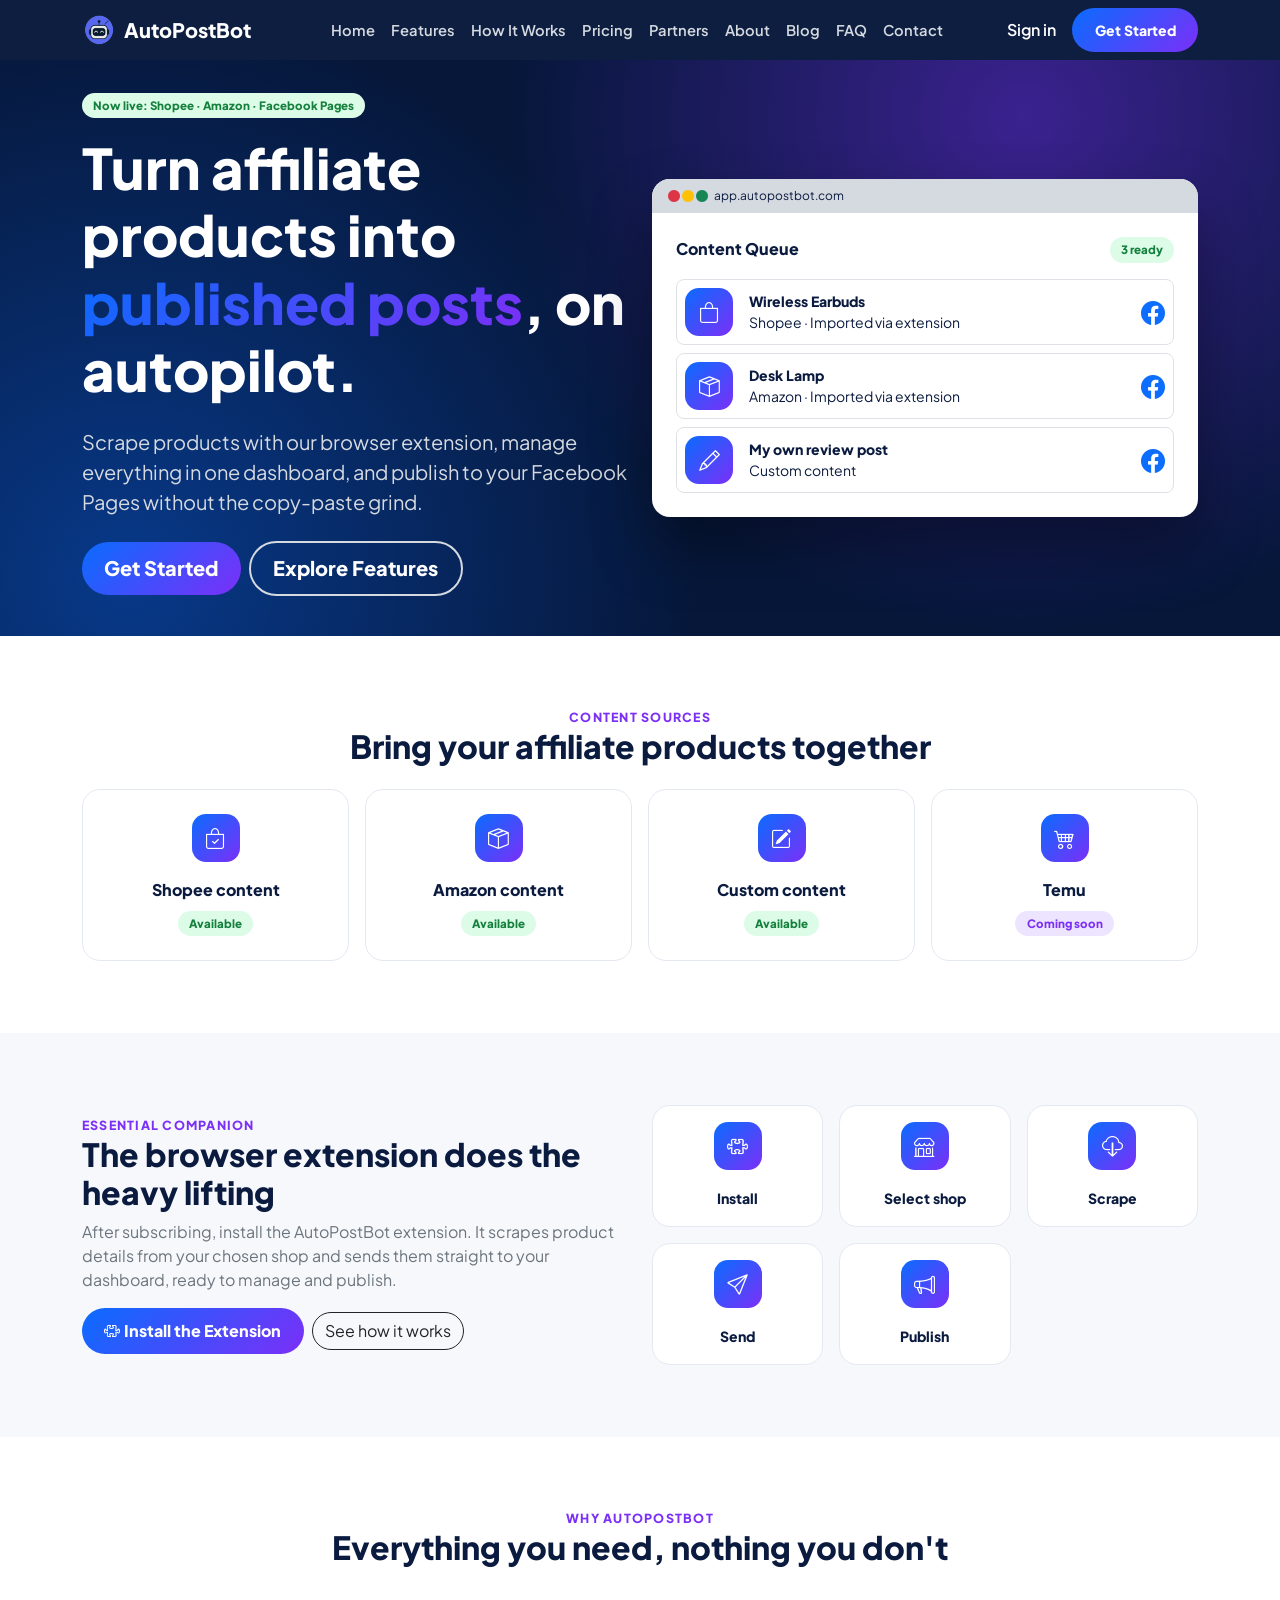
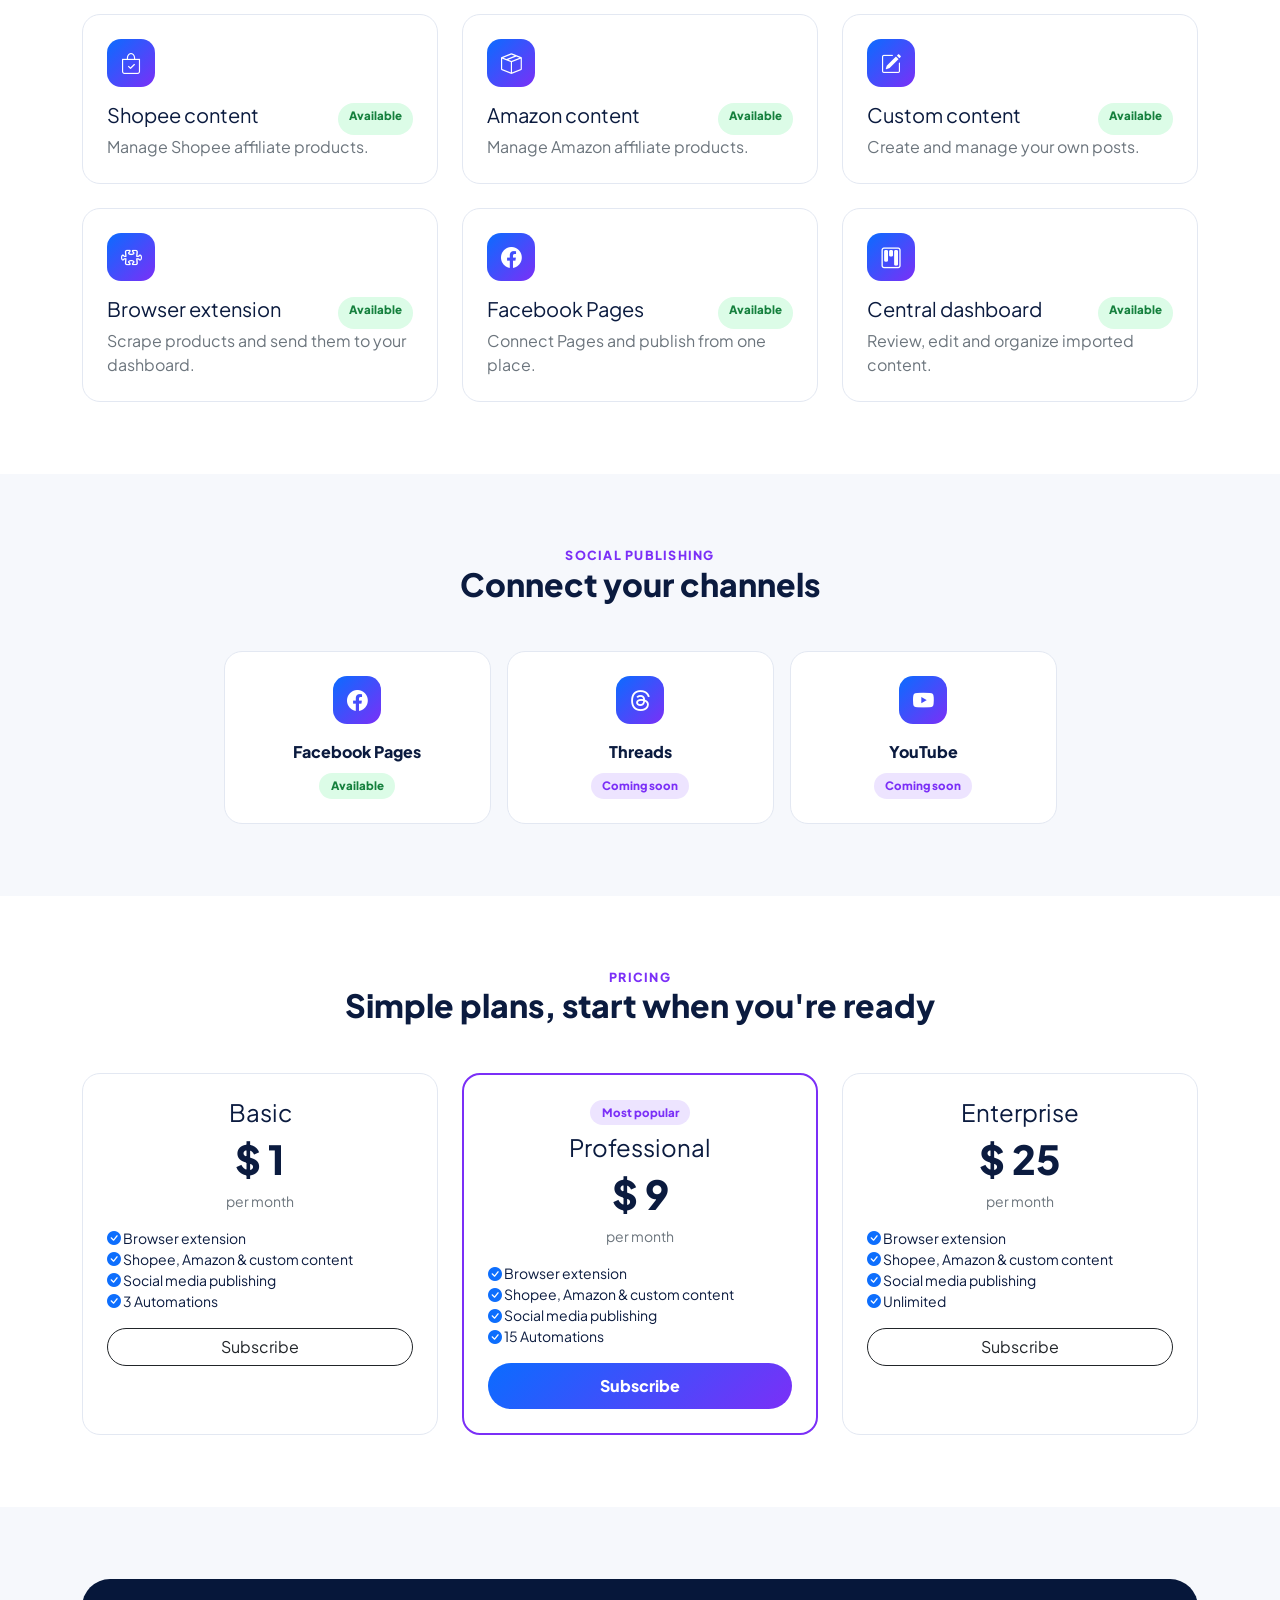
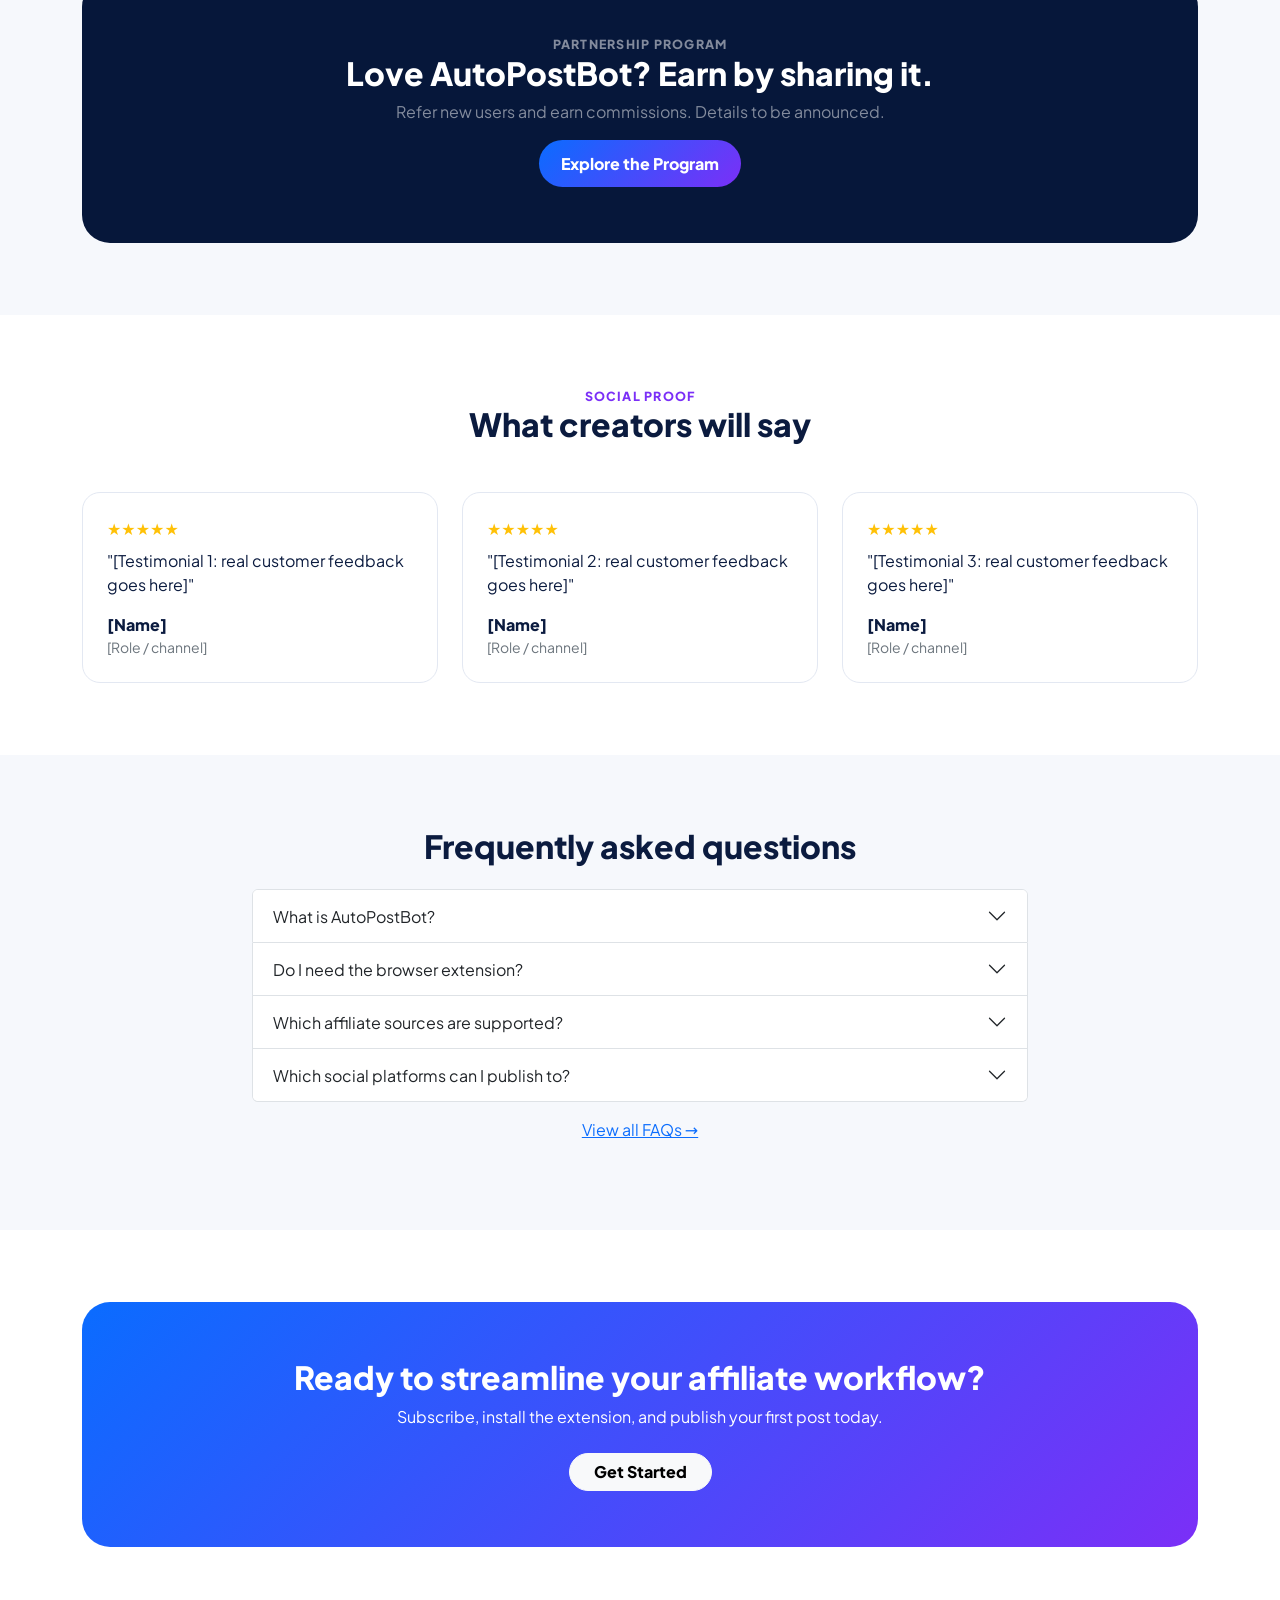
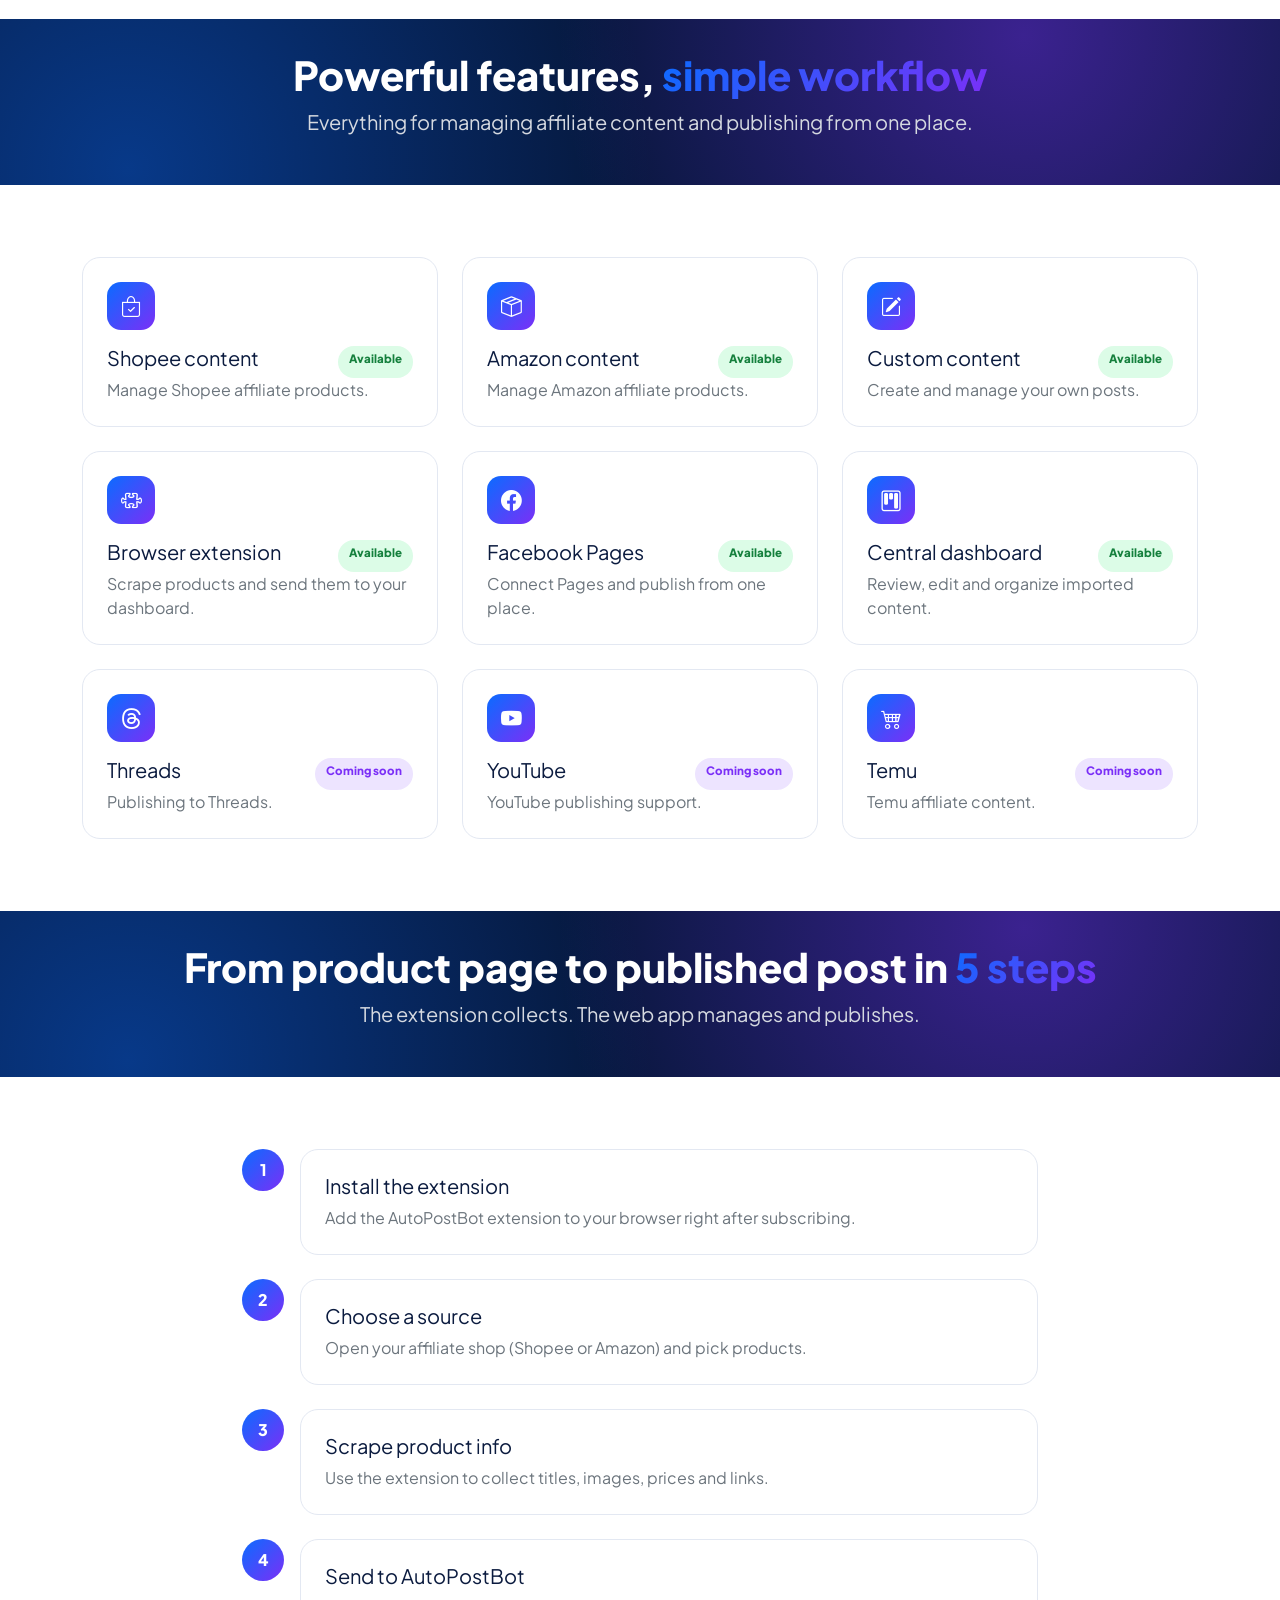
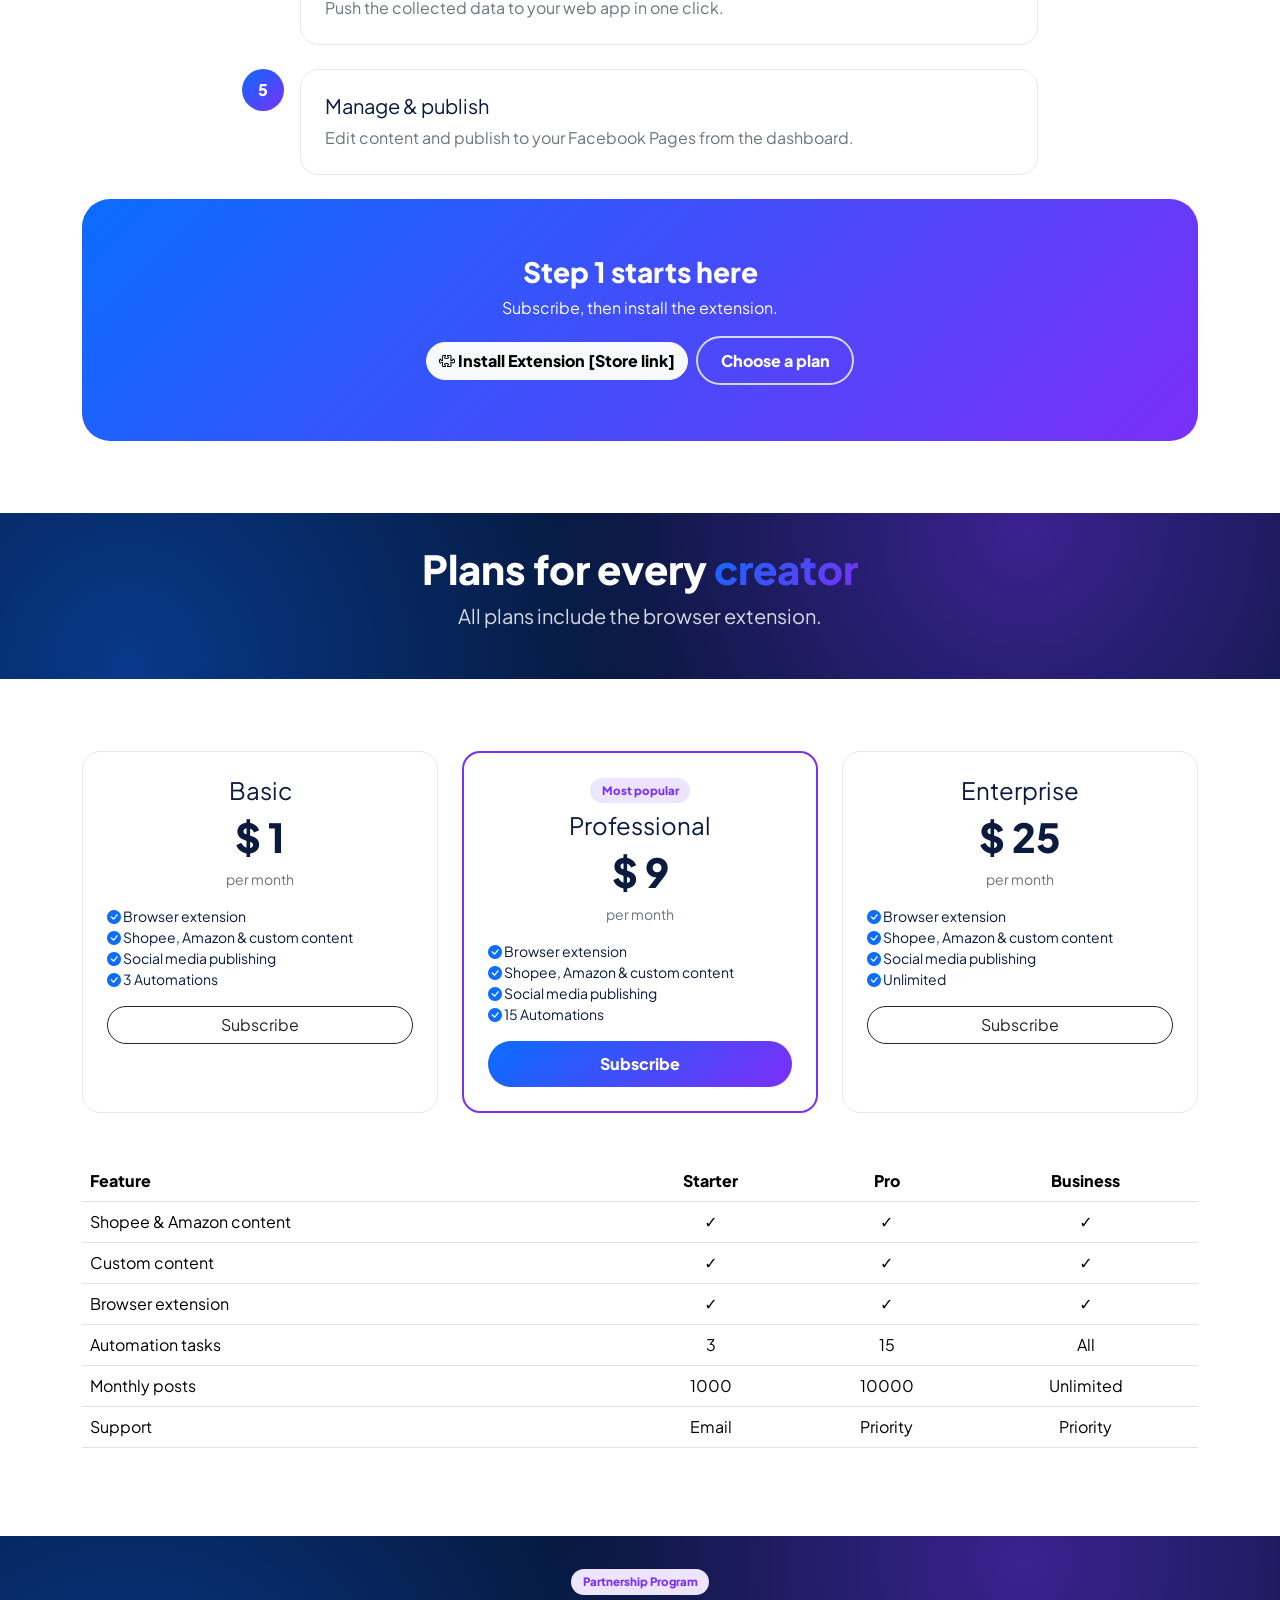
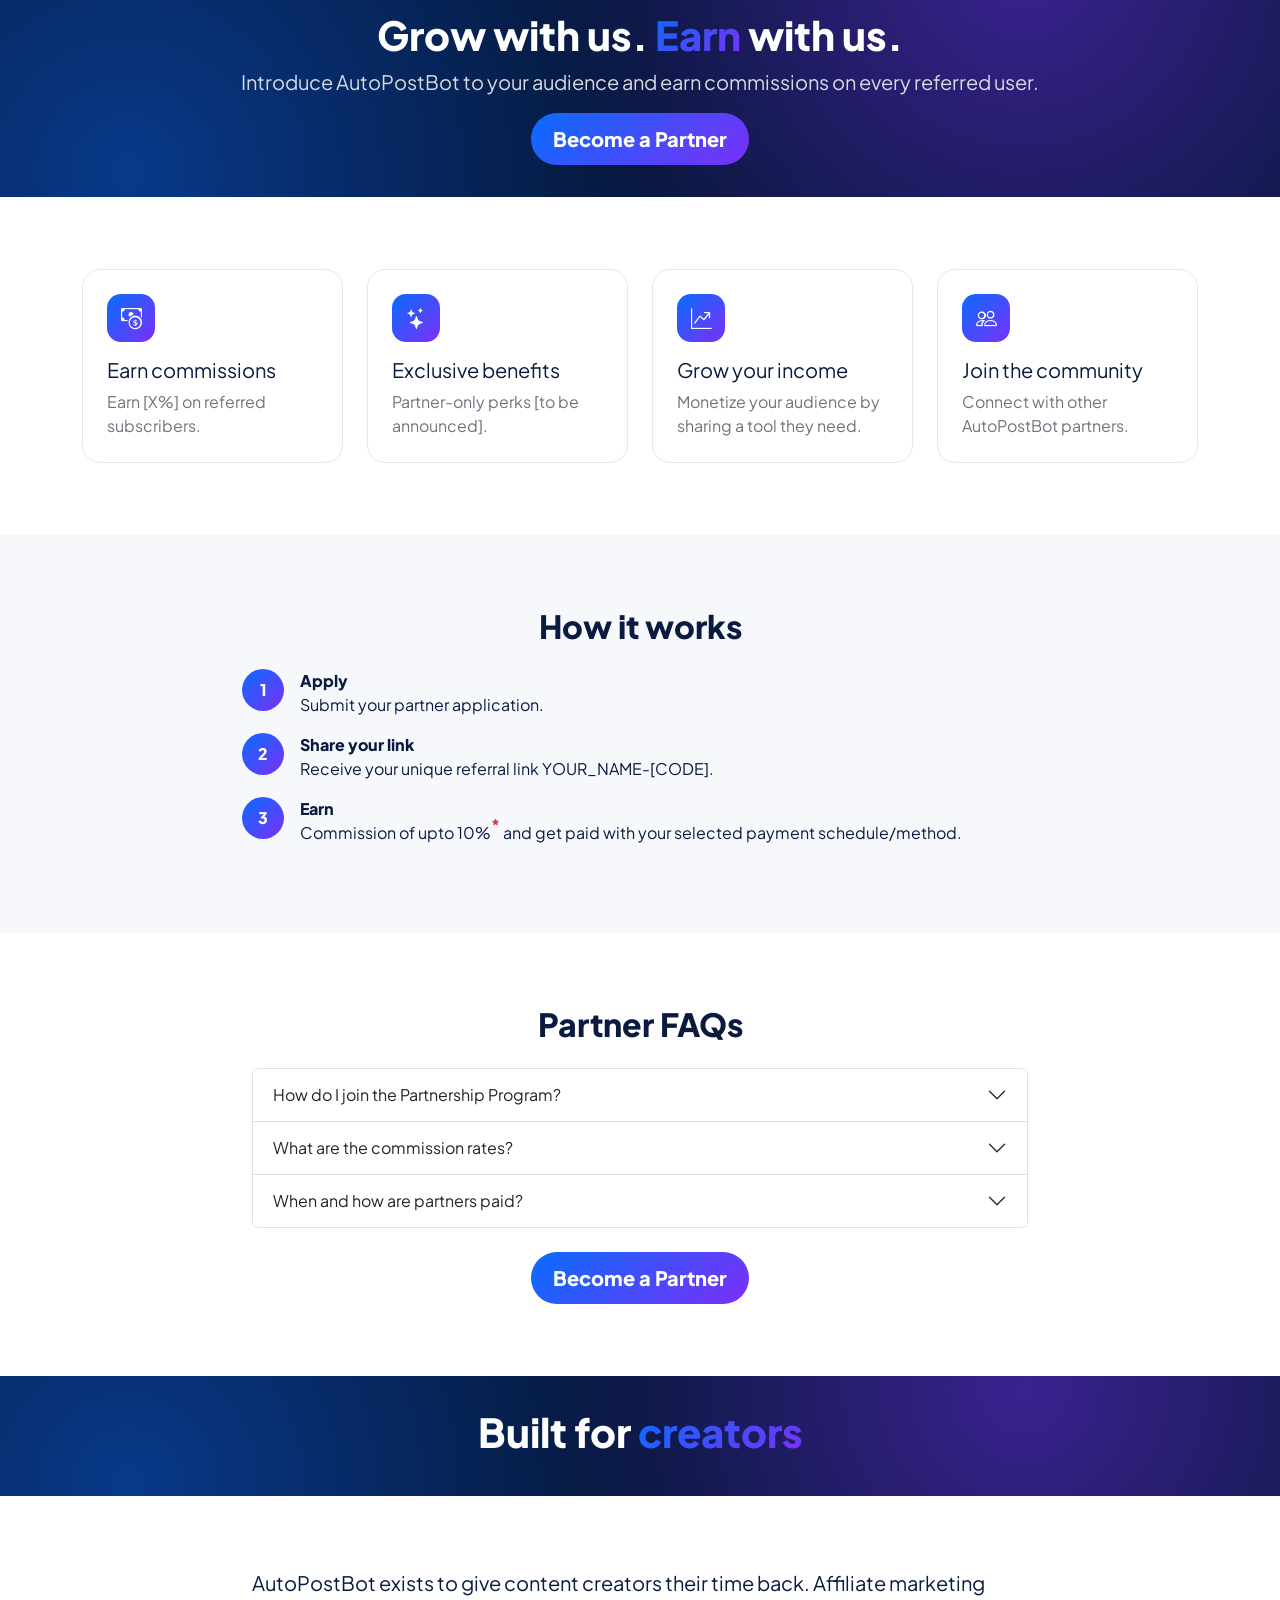
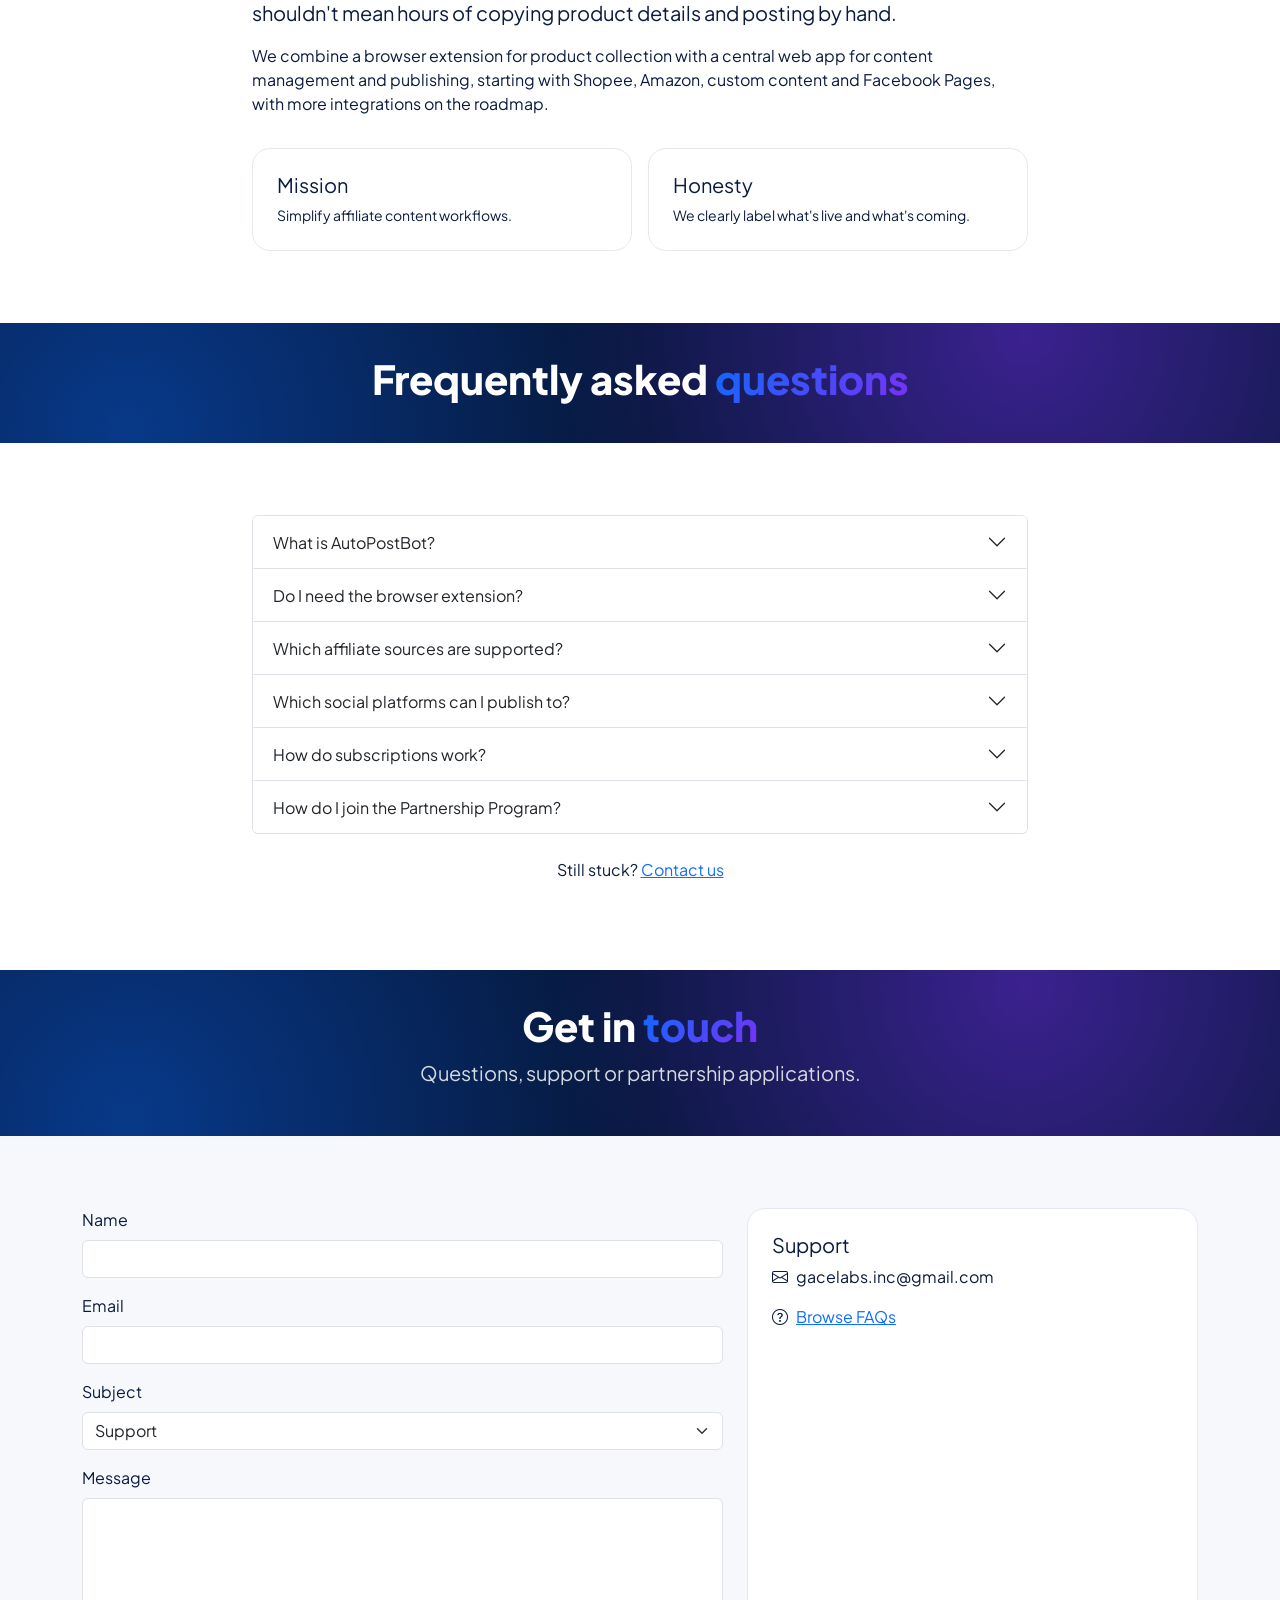
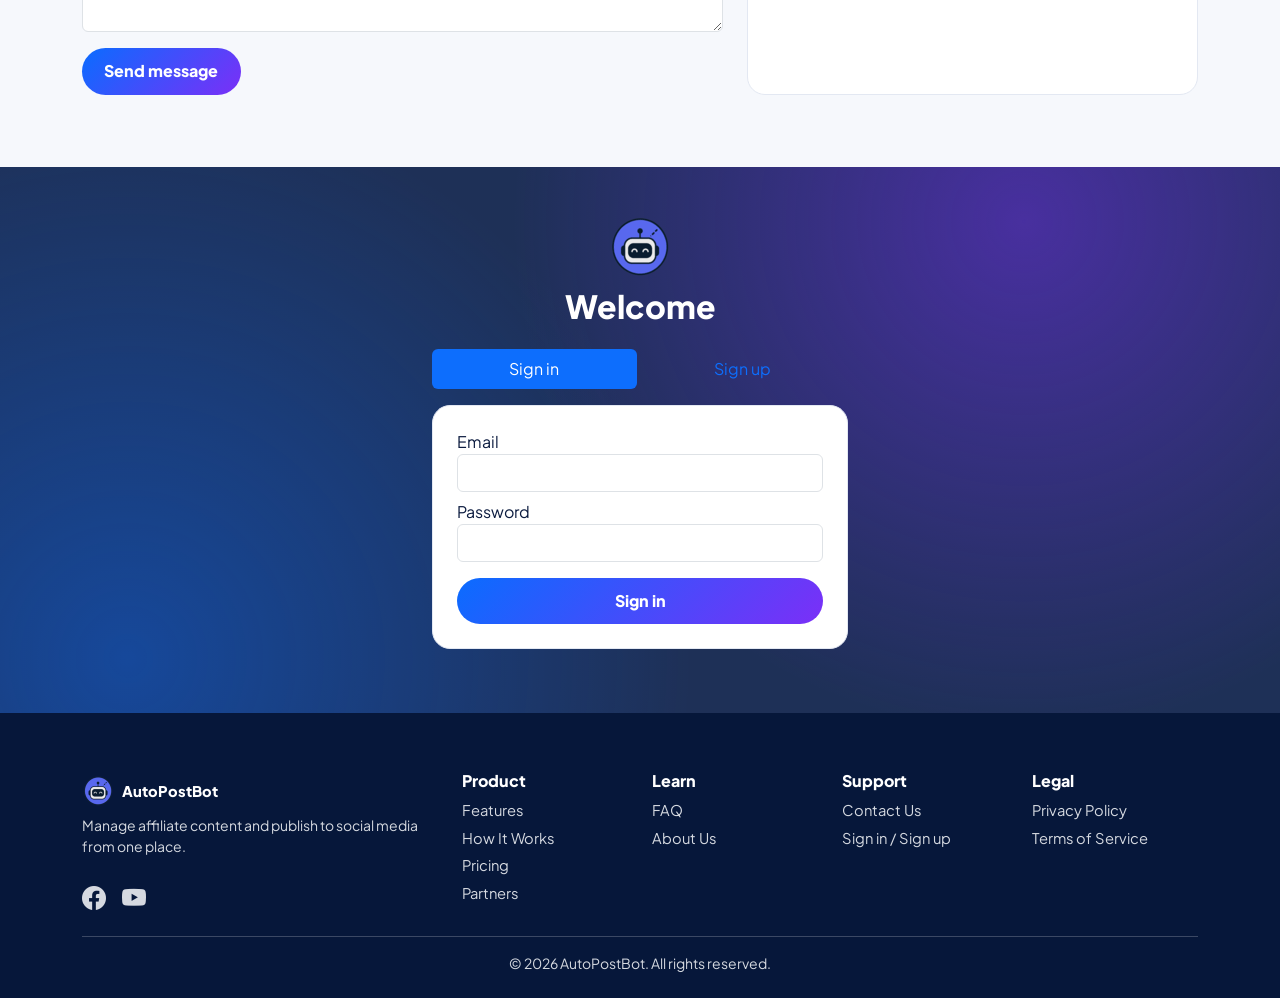
==== commit 7e47ab0a: "up" ====
--- a/index.html
+++ b/index.html
@@ -355,7 +355,7 @@
 			</div>
 
 			<!-- BLOG -->
-			<div class="page" id="blog">
+			<!-- <div class="page" id="blog">
 				<header class="hero text-center">
 					<div class="container">
 						<h1 class="fw-bold">Blog &amp; <span class="text-grad">Tutorials</span></h1>
@@ -370,7 +370,7 @@
 						<div class="row g-4" id="posts"></div>
 					</div>
 				</section>
-			</div>
+			</div> -->
 
 			<!-- FAQ -->
 			<div class="page" id="faq">
@@ -500,10 +500,10 @@
 						<p class="small">Manage affiliate content and publish to social media from one place.</p>
 						<div class="fs-4 d-flex gap-3">
 							<a href="#" aria-label="Facebook">
-								<i class="bi bi-facebook"></i>
+								<i class="bi bi-facebook" style="font-size: 1.5rem;"></i>
 							</a>
 							<a href="#" aria-label="YouTube">
-								<i class="bi bi-youtube"></i>
+								<i class="bi bi-youtube" style="font-size: 1.5rem;"></i>
 							</a>
 							<!-- <a href="#" aria-label="Instagram">
 								<i class="bi bi-instagram"></i>
@@ -519,7 +519,7 @@
 					</div>
 					<div class="col-6 col-lg-2">
 						<b class="text-white">Learn</b>
-						<a class="a-link" href="#blog">Blog &amp; Tutorials</a>
+						<!-- <a class="a-link" href="#blog">Blog &amp; Tutorials</a> -->
 						<a class="a-link" href="#faq">FAQ</a>
 						<a class="a-link" href="#about">About Us</a>
 					</div>
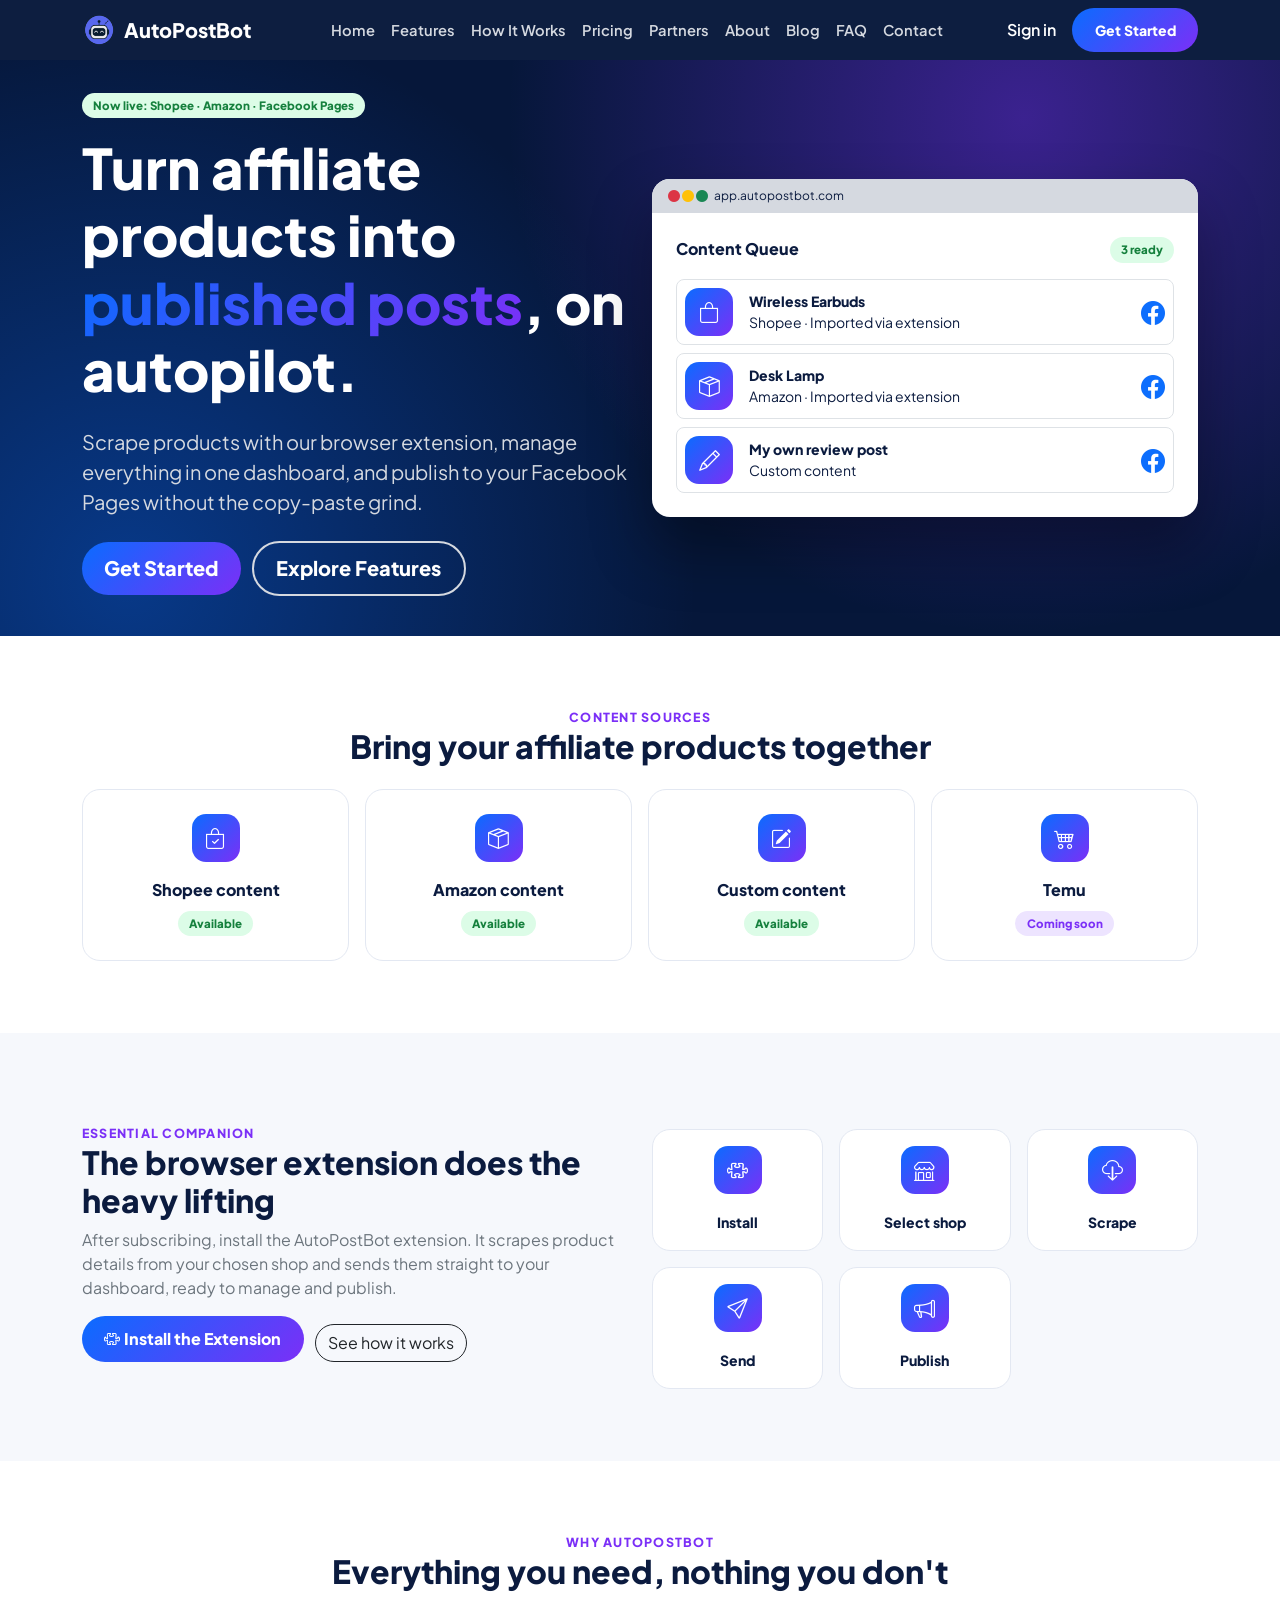
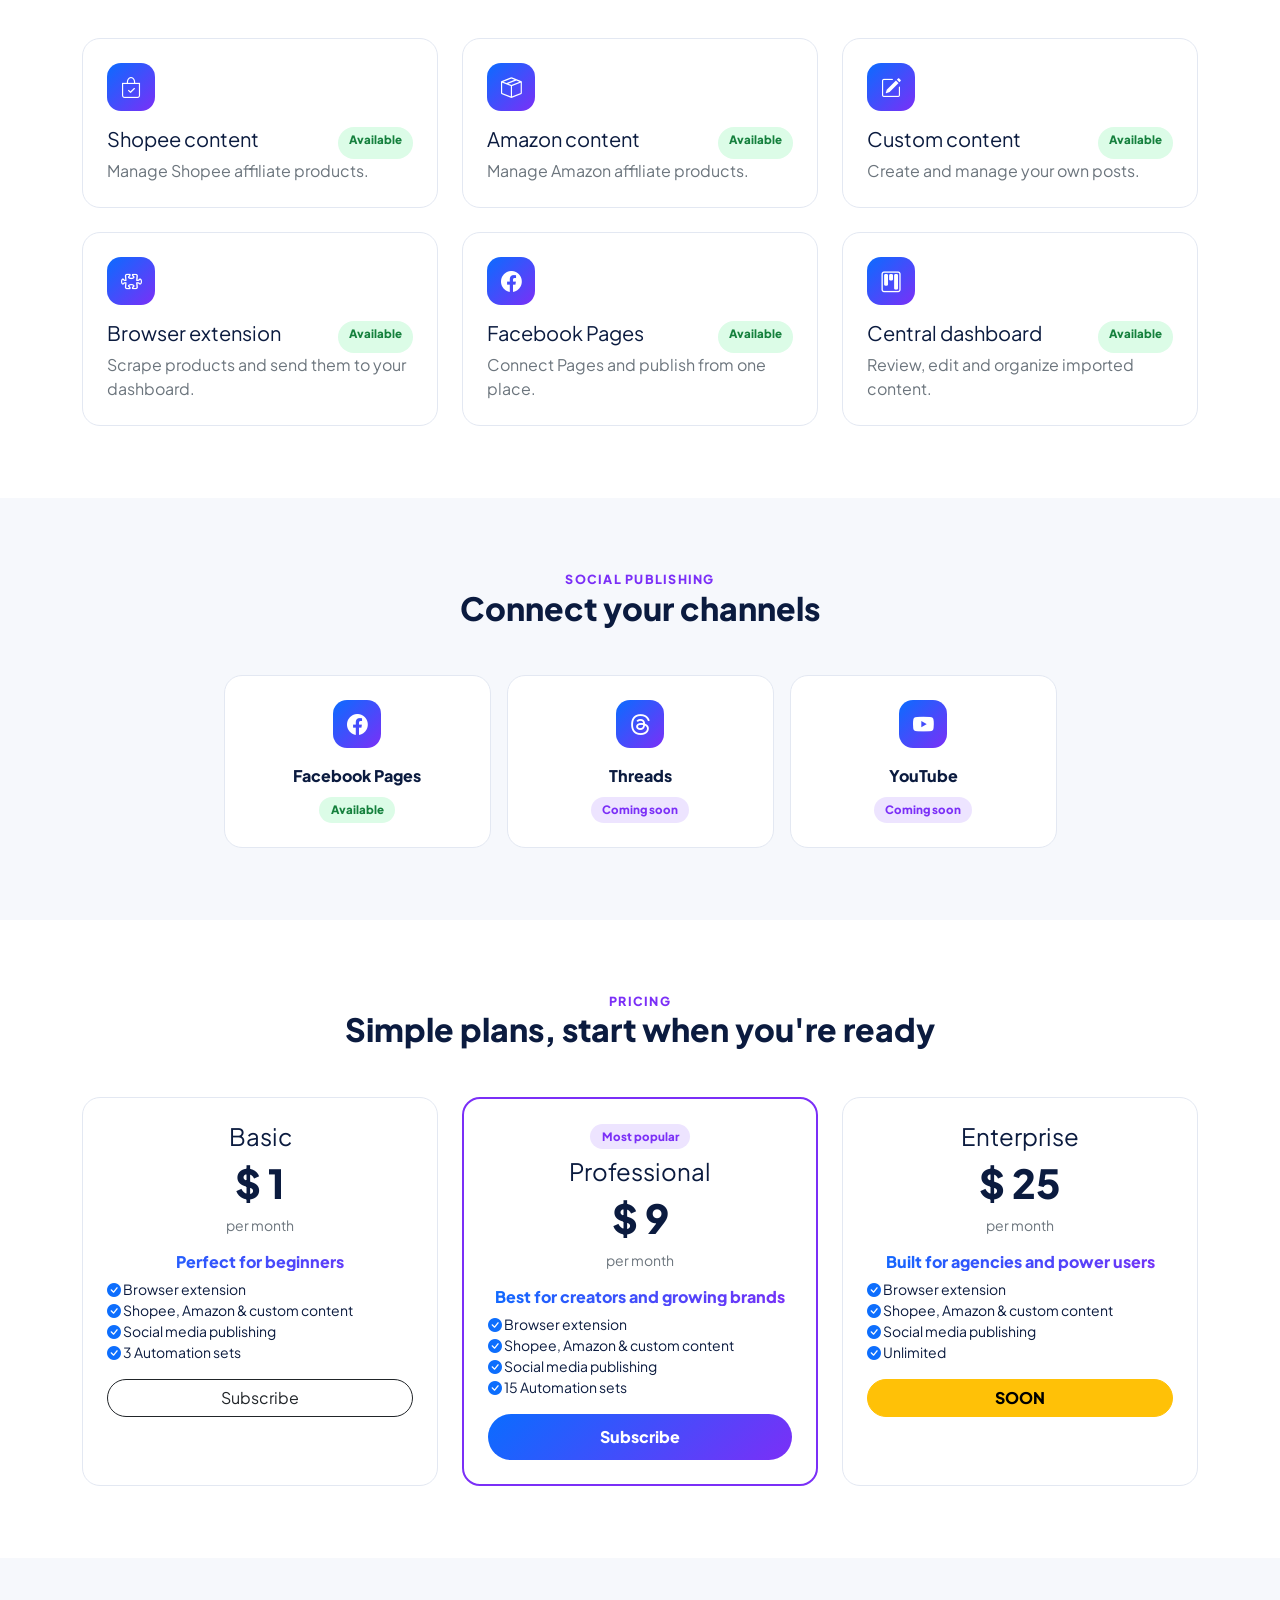
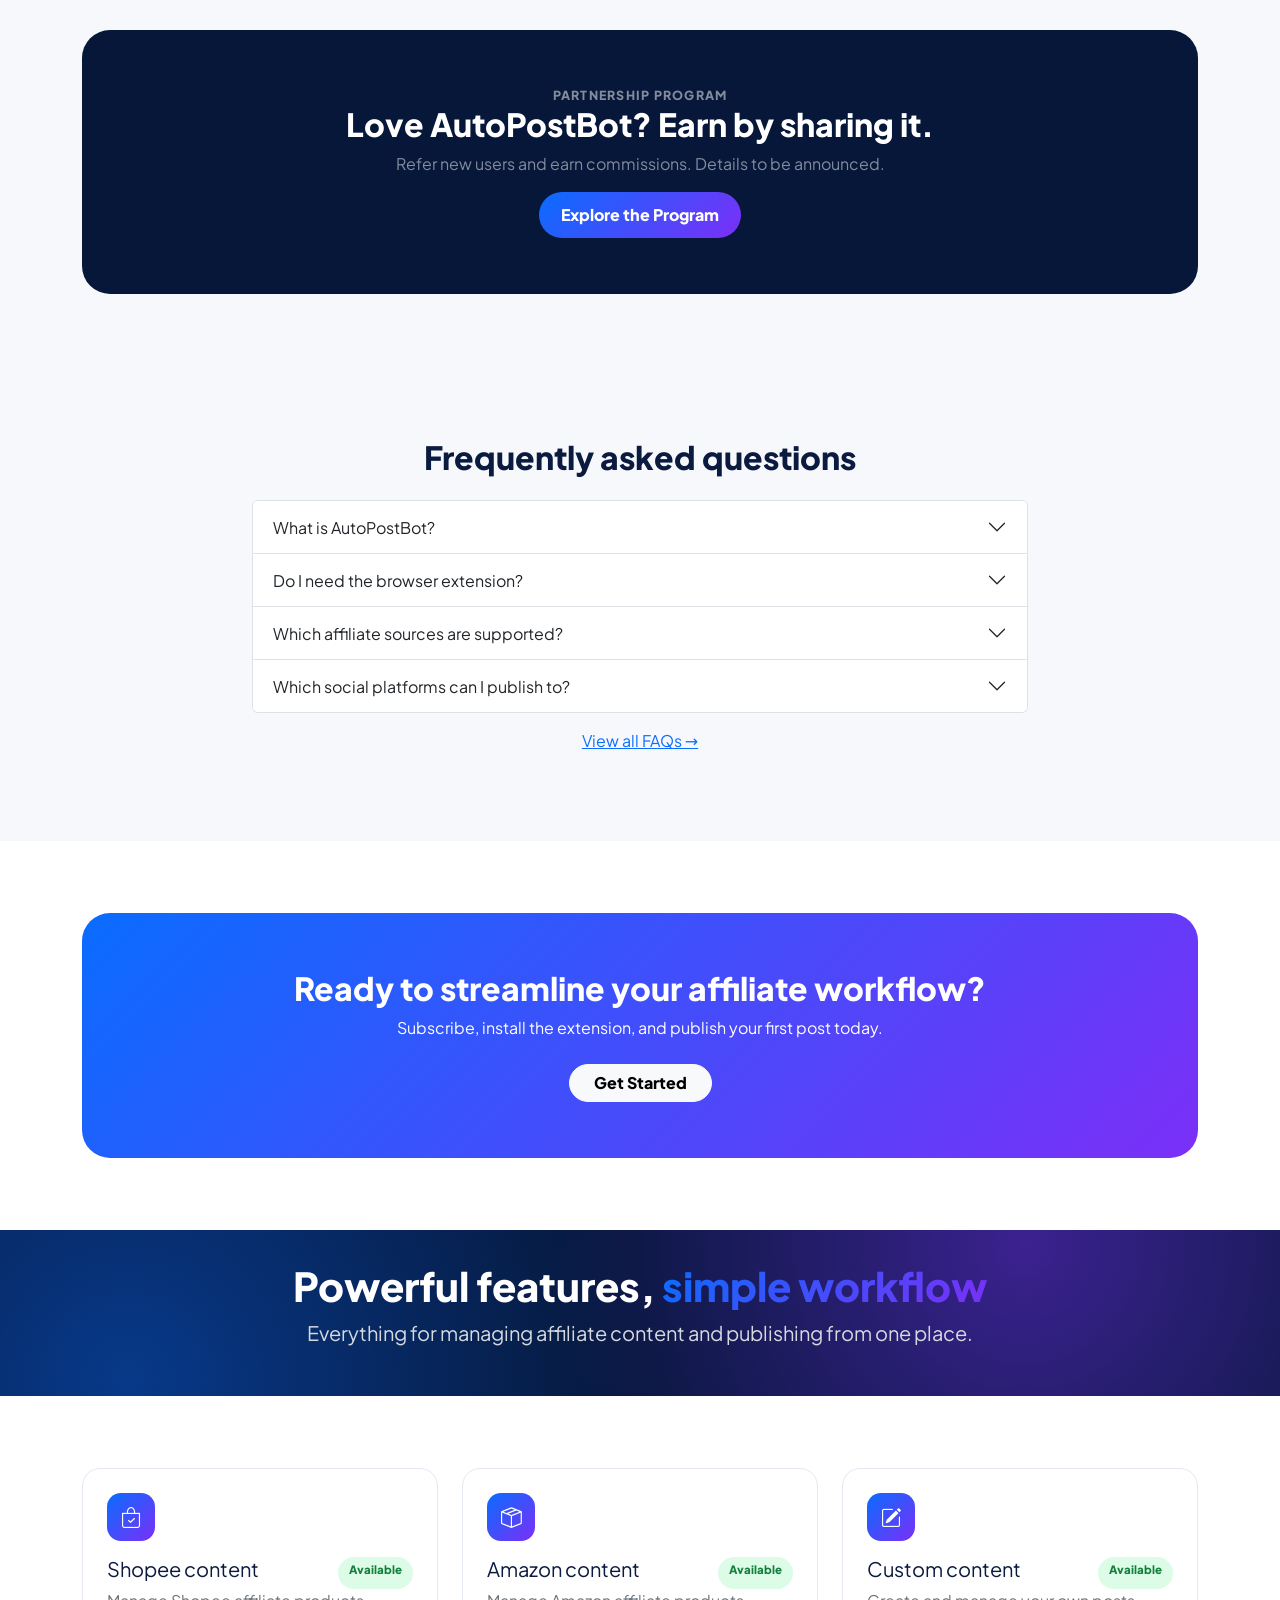
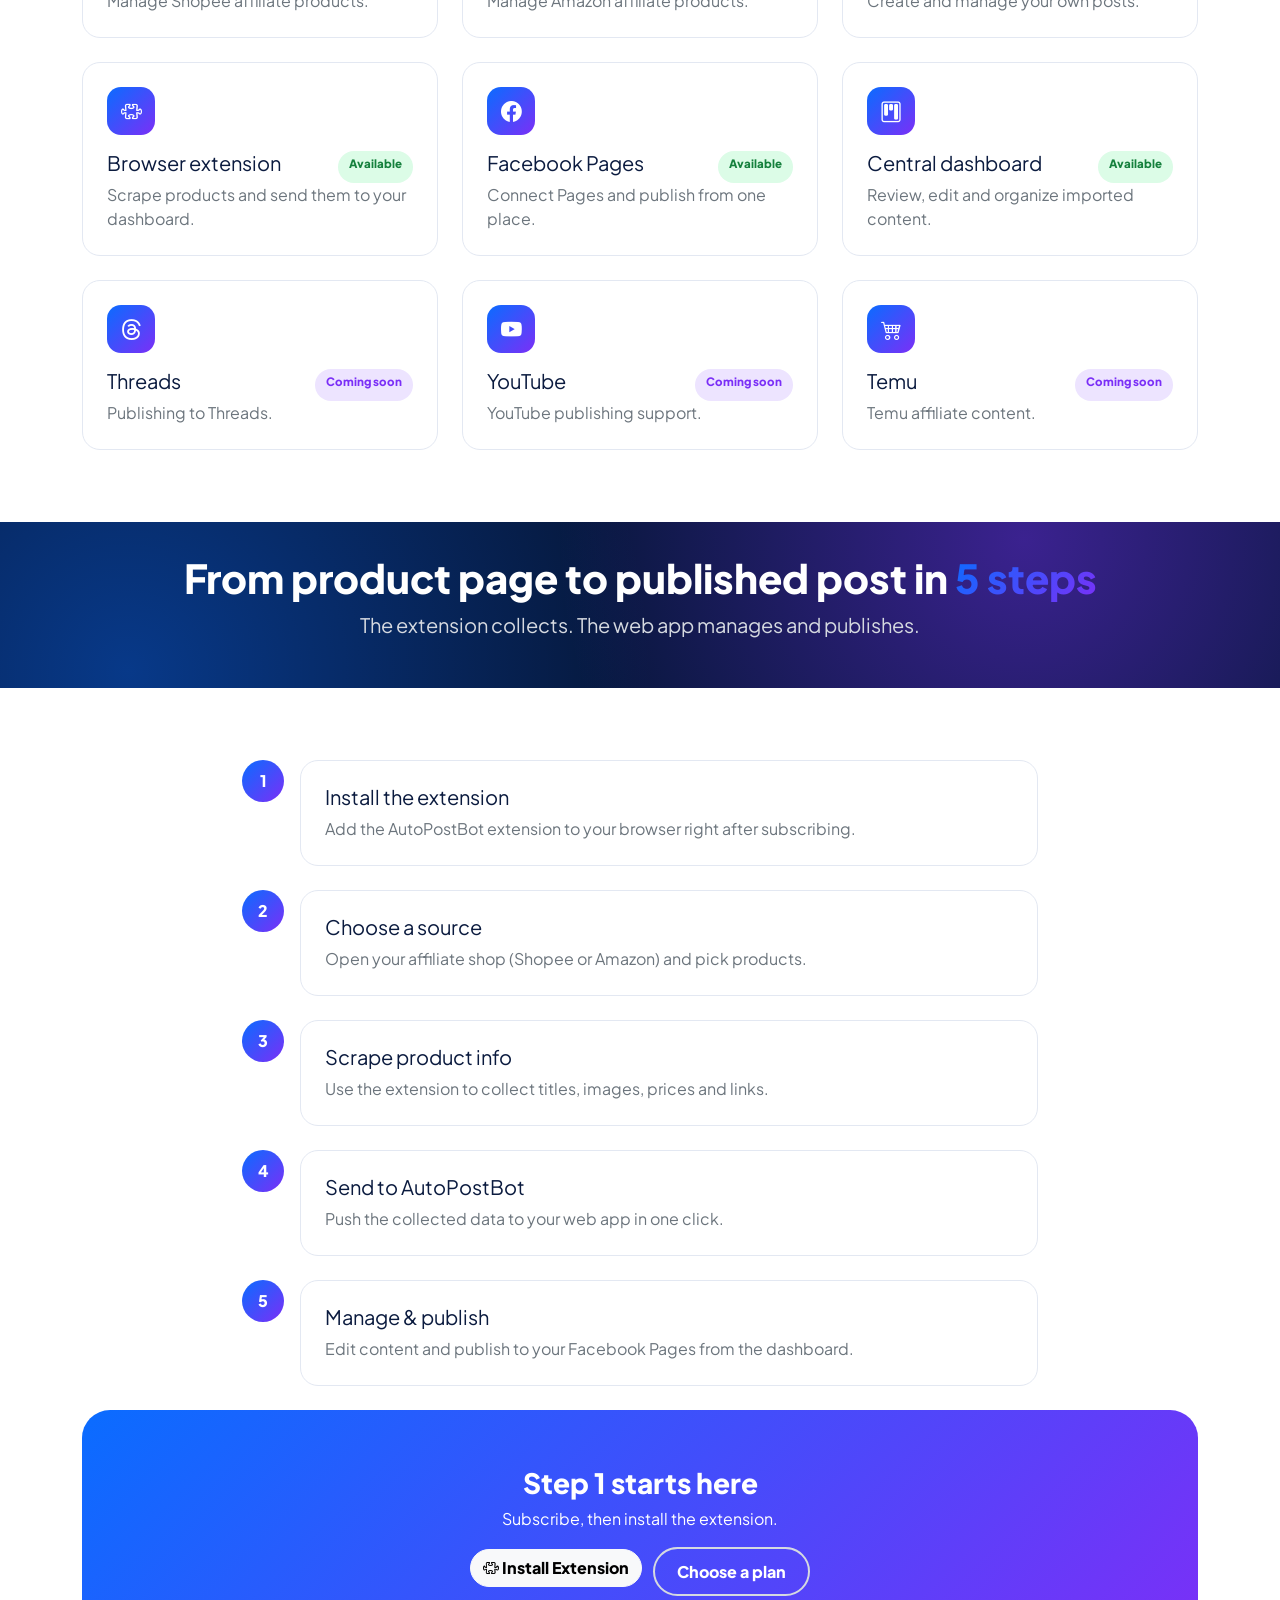
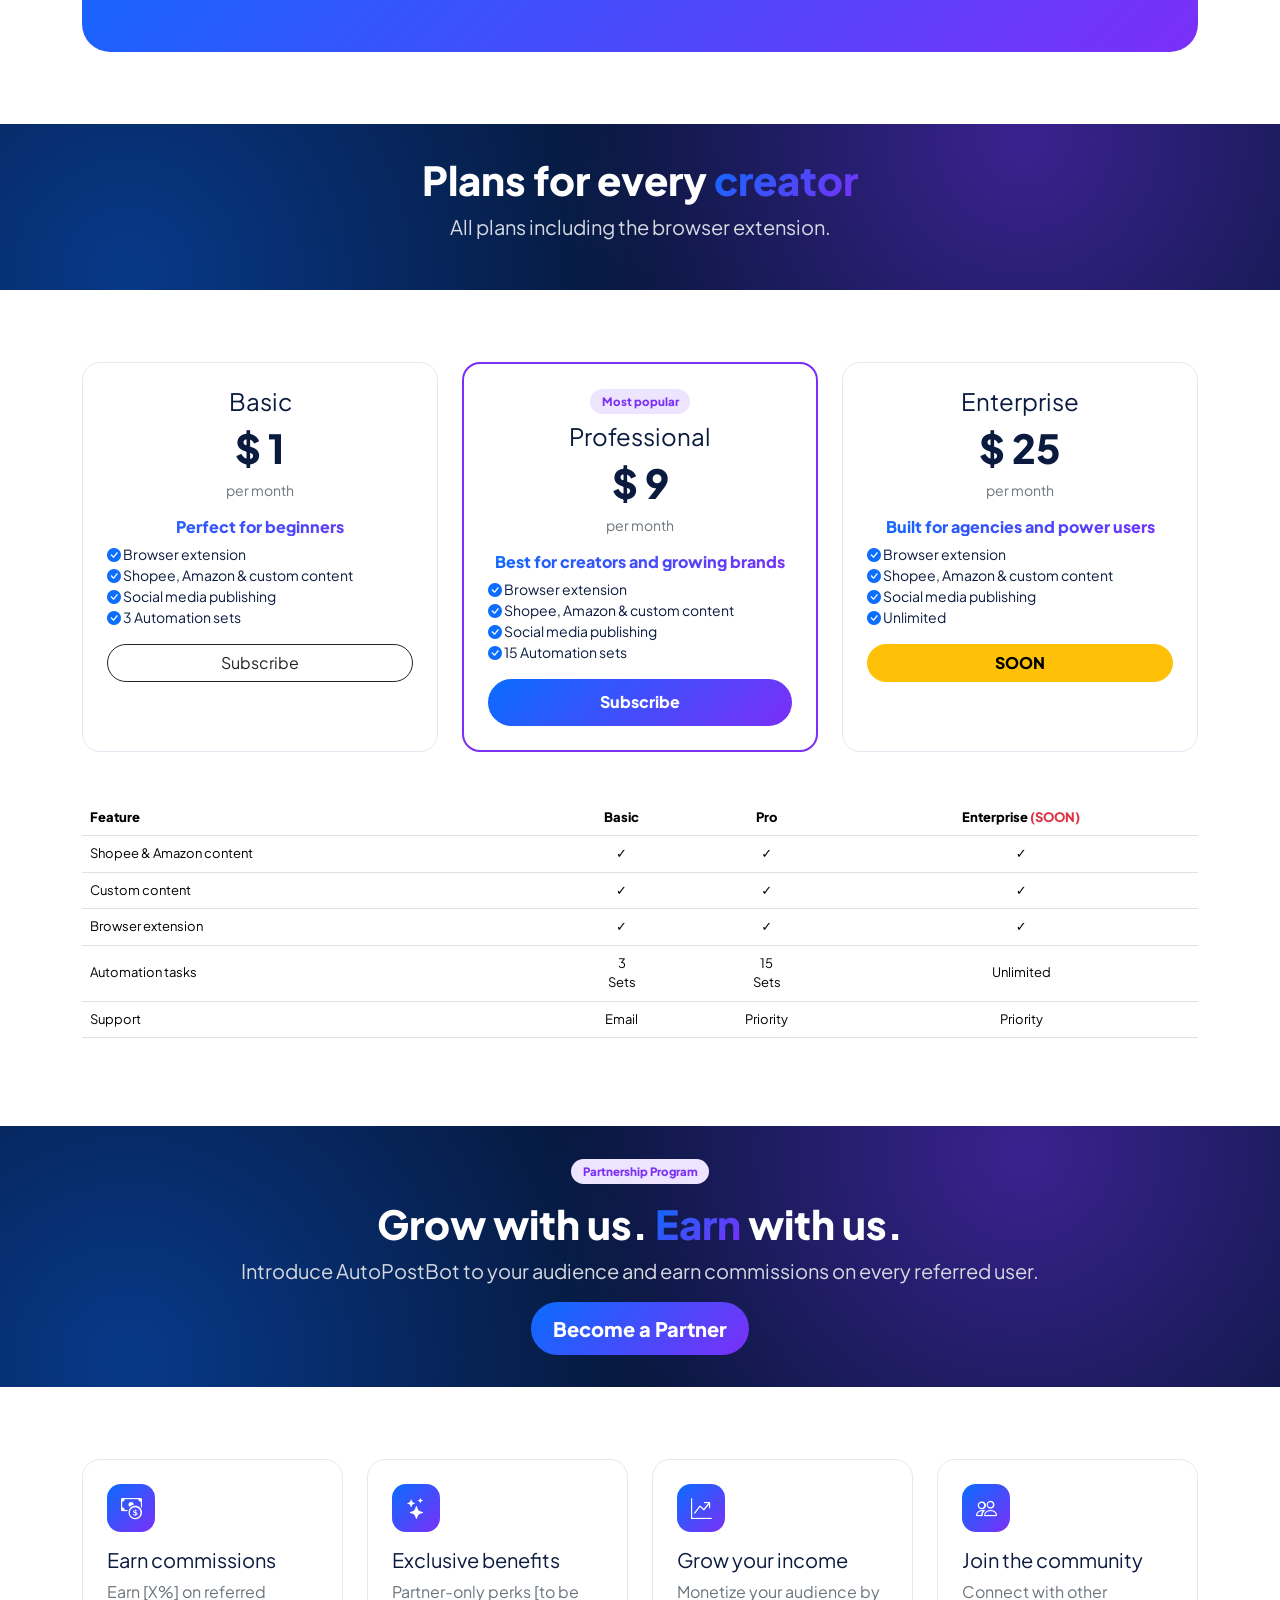
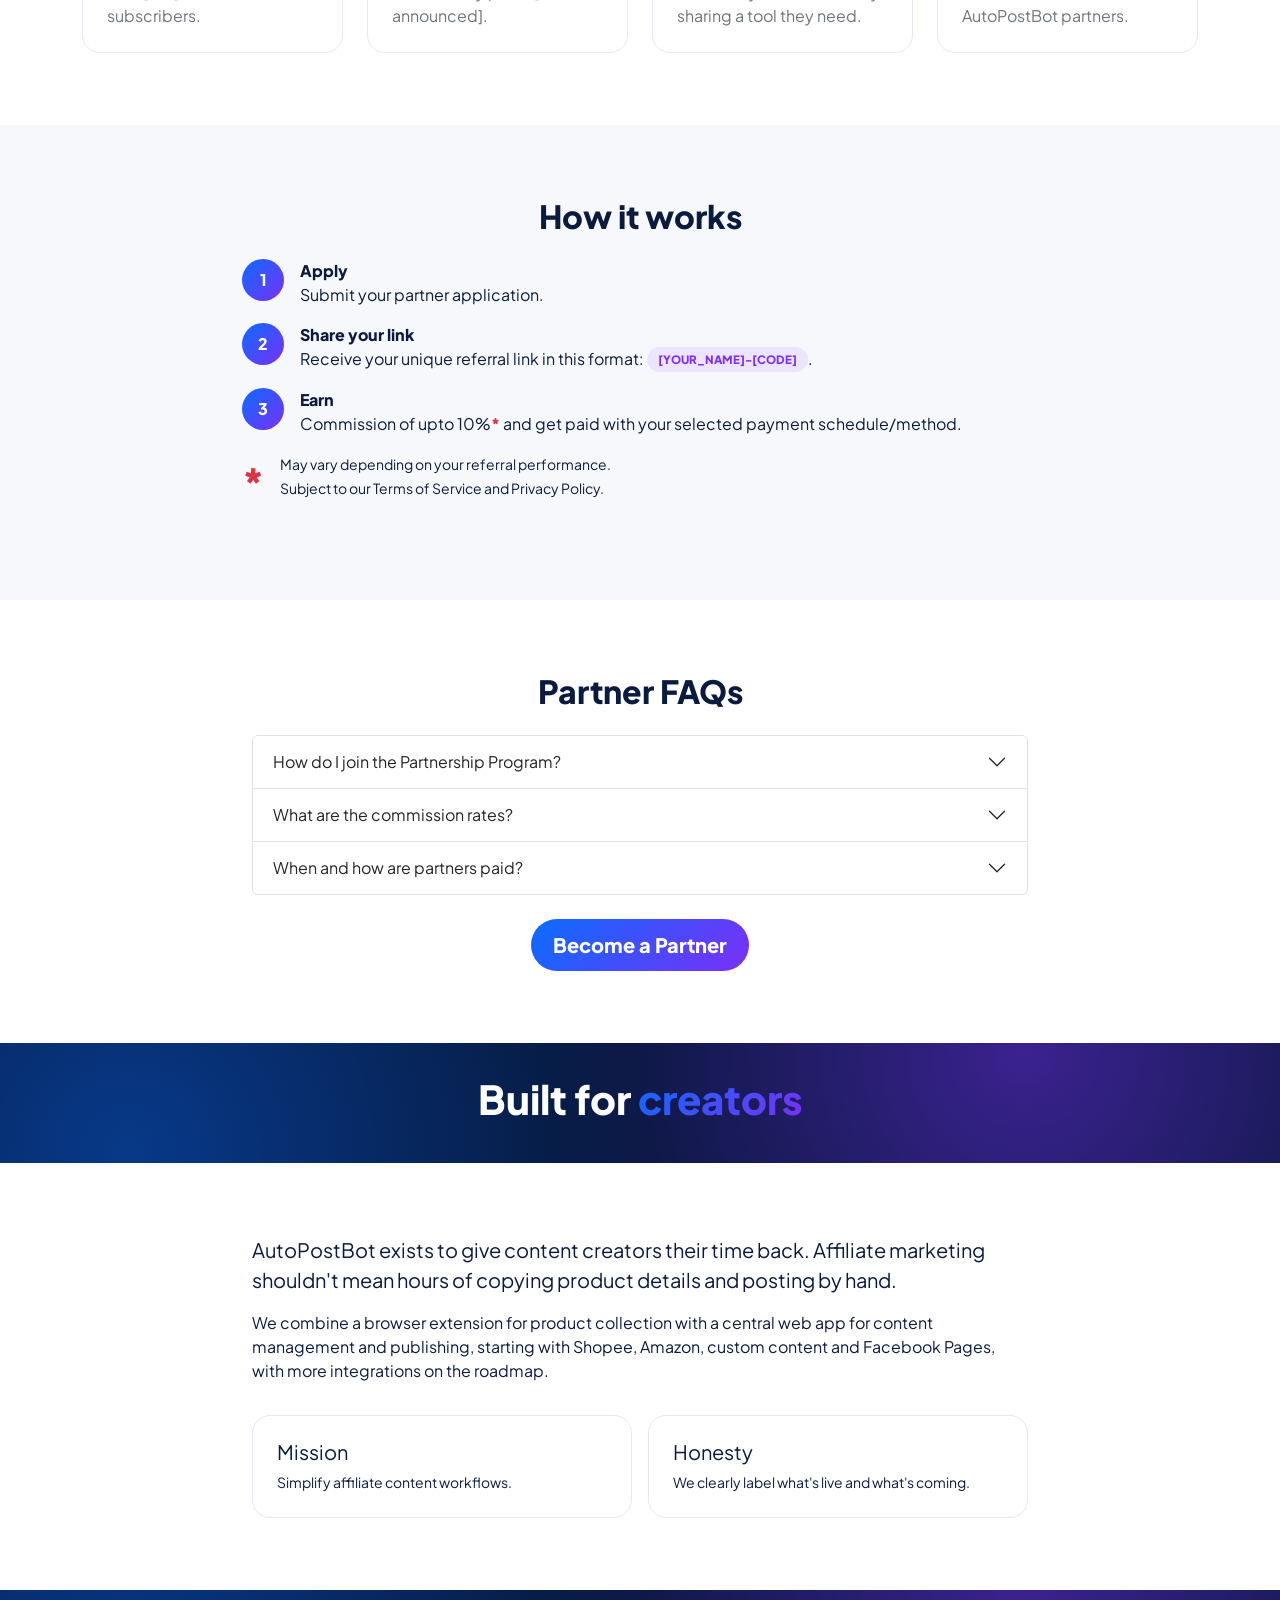
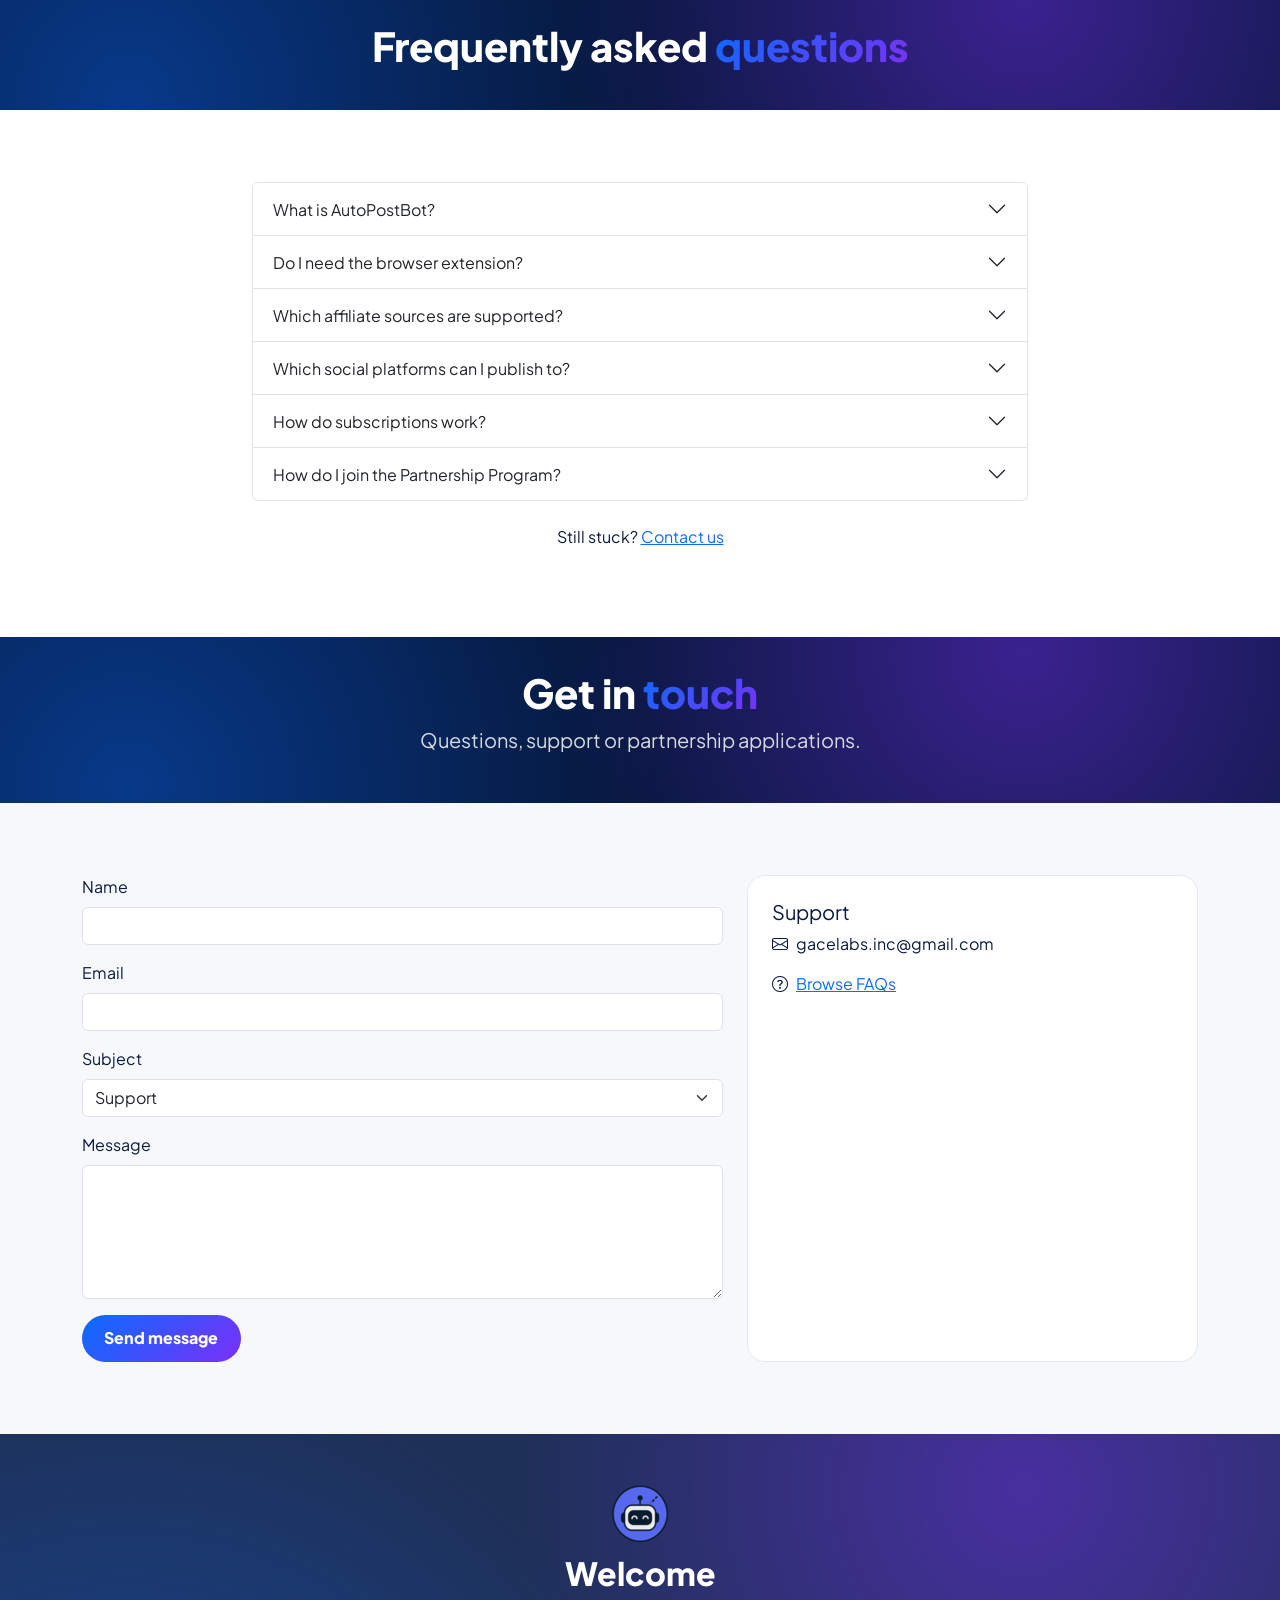
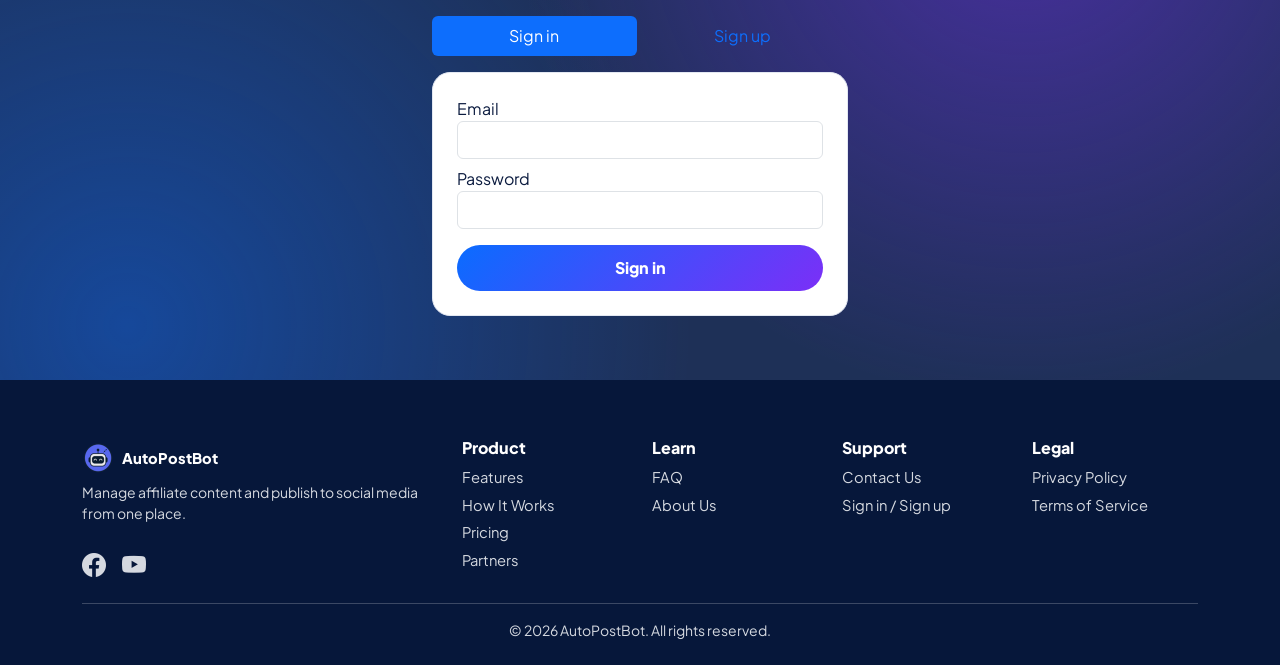
==== commit 0b561bb3: "up" ====
--- a/index.html
+++ b/index.html
@@ -36,12 +36,10 @@
 						<div class="row align-items-center">
 							<div class="col-lg-6">
 								<span class="chip live mb-3">Now live: Shopee · Amazon · Facebook Pages</span>
-								<h1 class="display-4 fw-extrabold fw-bold">Turn affiliate products into <span
-										class="text-grad">published posts</span>, on autopilot.</h1>
-								<p class="lead my-4">Scrape products with our browser extension, manage everything in
-									one dashboard, and publish to your Facebook Pages without the copy-paste grind.</p>
-								<a href="#pricing" class="a-link btn btn-grad btn-lg me-2 mb-2">Get Started</a><a
-									href="#features" class="a-link btn btn-ghost btn-lg mb-2">Explore Features</a>
+								<h1 class="display-4 fw-extrabold fw-bold">Turn affiliate products into <span class="text-grad">published posts</span>, on autopilot.</h1>
+								<p class="lead my-4">Scrape products with our browser extension, manage everything in one dashboard, and publish to your Facebook Pages without the copy-paste grind.</p>
+								<a href="#pricing" class="a-link btn btn-grad btn-lg me-2 mb-2">Get Started</a>
+								<a href="#features" class="a-link btn btn-ghost btn-lg mb-2">Explore Features</a>
 							</div>
 							<div class="col-lg-6">
 								<div class="mock">
@@ -87,14 +85,17 @@
 							<div class="col-lg-6">
 								<div class="eyebrow">Essential companion</div>
 								<h2 class="fw-bold">The browser extension does the heavy lifting</h2>
-								<p class="text-secondary">After subscribing, install the AutoPostBot extension. It
+								<p class="text-secondary">
+									After subscribing, install the AutoPostBot extension. It
 									scrapes product details from your chosen shop and sends them straight to your
-									dashboard, ready to manage and publish.</p>
-								<a href="#how" class="a-link btn btn-grad me-2"><i class="bi bi-puzzle me-1"></i>Install the
-									Extension</a><a href="#how" class="a-link btn btn-outline-dark rounded-pill">See how it
-									works</a>
-							</div>
-							<div class="col-lg-6">
+									dashboard, ready to manage and publish.
+								</p>
+								<a href="#how" class="a-link btn btn-grad me-2 mb-2">
+									<i class="bi bi-puzzle me-1"></i>Install the Extension
+								</a>
+								<a href="#how" class="a-link btn btn-outline-dark rounded-pill">See how it works</a>
+							</div>
+							<div class="col-lg-6 mt-4">
 								<div class="row g-3 text-center" id="flow-mini"></div>
 							</div>
 						</div>
@@ -142,7 +143,7 @@
 					</div>
 				</section>
 
-				<section class="s">
+				<!-- <section class="s">
 					<div class="container">
 						<div class="text-center mb-5">
 							<div class="eyebrow">Social proof</div>
@@ -150,7 +151,7 @@
 						</div>
 						<div class="row g-4" id="testi"></div>
 					</div>
-				</section>
+				</section> -->
 
 				<section class="s alt">
 					<div class="container" style="max-width:800px">
@@ -190,8 +191,7 @@
 			<div class="page" id="how">
 				<header class="hero text-center">
 					<div class="container">
-						<h1 class="fw-bold">From product page to published post in <span class="text-grad">5
-								steps</span></h1>
+						<h1 class="fw-bold">From product page to published post in <span class="text-grad">5 steps</span></h1>
 						<p class="lead">The extension collects. The web app manages and publishes.</p>
 					</div>
 				</header>
@@ -200,8 +200,11 @@
 					<div class="container mt-4">
 						<div class="cta text-center">
 							<h3 class="fw-bold">Step 1 starts here</h3>
-							<p>Subscribe, then install the extension.</p><a href="#" class="a-link btn btn-light fw-bold rounded-pill me-2"><i class="bi bi-puzzle"></i> Install
-								Extension <span class="ph">[Store link]</span></a><a href="#pricing" class="a-link btn btn-ghost">Choose a plan</a>
+							<p>Subscribe, then install the extension.</p>
+							<a href="#" class="a-link btn btn-light fw-bold rounded-pill me-2 mb-2">
+								<i class="bi bi-puzzle"></i> Install Extension
+							</a>
+							<a href="#pricing" class="a-link btn btn-ghost">Choose a plan</a>
 						</div>
 					</div>
 				</section>
@@ -213,7 +216,7 @@
 					<div class="container">
 						<h1 class="fw-bold">Plans for every <span class="text-grad">creator</span></h1>
 						<p class="lead">
-							All plans include the browser extension.<!--  <span class="ph">Prices are placeholders.</span> -->
+							All plans including the browser extension.
 						</p>
 					</div>
 				</header>
@@ -221,13 +224,13 @@
 					<div class="container">
 						<div class="row g-4 justify-content-center plans"></div>
 						<div class="table-responsive mt-5">
-							<table class="table align-middle text-center">
+							<table class="table align-middle text-center" style="font-size: 13px;">
 								<thead>
 									<tr>
 										<th class="text-start">Feature</th>
-										<th>Starter</th>
+										<th>Basic</th>
 										<th>Pro</th>
-										<th>Business</th>
+										<th>Enterprise <span class="text-danger">(SOON)</span></th>
 									</tr>
 								</thead>
 								<tbody>
@@ -251,16 +254,16 @@
 									</tr>
 									<tr>
 										<td class="text-start">Automation tasks</td>
-										<td><span class="ph">3</span></td>
-										<td><span class="ph">15</span></td>
-										<td><span class="ph">All</span></td>
+										<td><span class="ph">3<br>Sets</span></td>
+										<td><span class="ph">15<br>Sets</span></td>
+										<td><span class="ph">Unlimited</span></td>
 									</tr>
-									<tr>
+									<!-- <tr>
 										<td class="text-start">Monthly posts</td>
 										<td><span class="ph">1000</span></td>
 										<td><span class="ph">10000</span></td>
 										<td><span class="ph">Unlimited</span></td>
-									</tr>
+									</tr> -->
 									<tr>
 										<td class="text-start">Support</td>
 										<td>Email</td>
@@ -298,14 +301,22 @@
 						<div class="d-flex gap-3 mb-3">
 							<div class="step-n">2</div>
 							<div>
-								<b>Share your link</b><br>Receive your unique referral link 
-								<span class="ph">YOUR_NAME-[CODE]</span>.
+								<b>Share your link</b><br>Receive your unique referral link in this format:  
+								<span class="chip soon align-top">[YOUR_NAME]-[CODE]</span>.
 							</div>
 						</div>
 						<div class="d-flex gap-3 mb-3">
 							<div class="step-n">3</div>
 							<div>
-								<b>Earn</b><br>Commission of upto 10%<sup class="text-danger fs-6 fw-bold" style="cursor: help;" title="Terms and conditions apply">*</sup> and get paid <span class="ph"> with your selected payment schedule/method</span>.
+								<b>Earn</b><br>Commission of upto 10%<sup class="text-danger fs-6 fw-bold" style="top: 0;">*</sup> and get paid <span class="ph"> with your selected payment schedule/method</span>.
+							</div>
+						</div>
+						<div class="d-flex gap-3 mb-3">
+							<div class="text-danger fs-1 fw-bold">*</div>
+							<div>
+								<small>May vary depending on your referral performance.</small>
+								<br>
+								<small>Subject to our Terms of Service and Privacy Policy.</small>
 							</div>
 						</div>
 					</div>
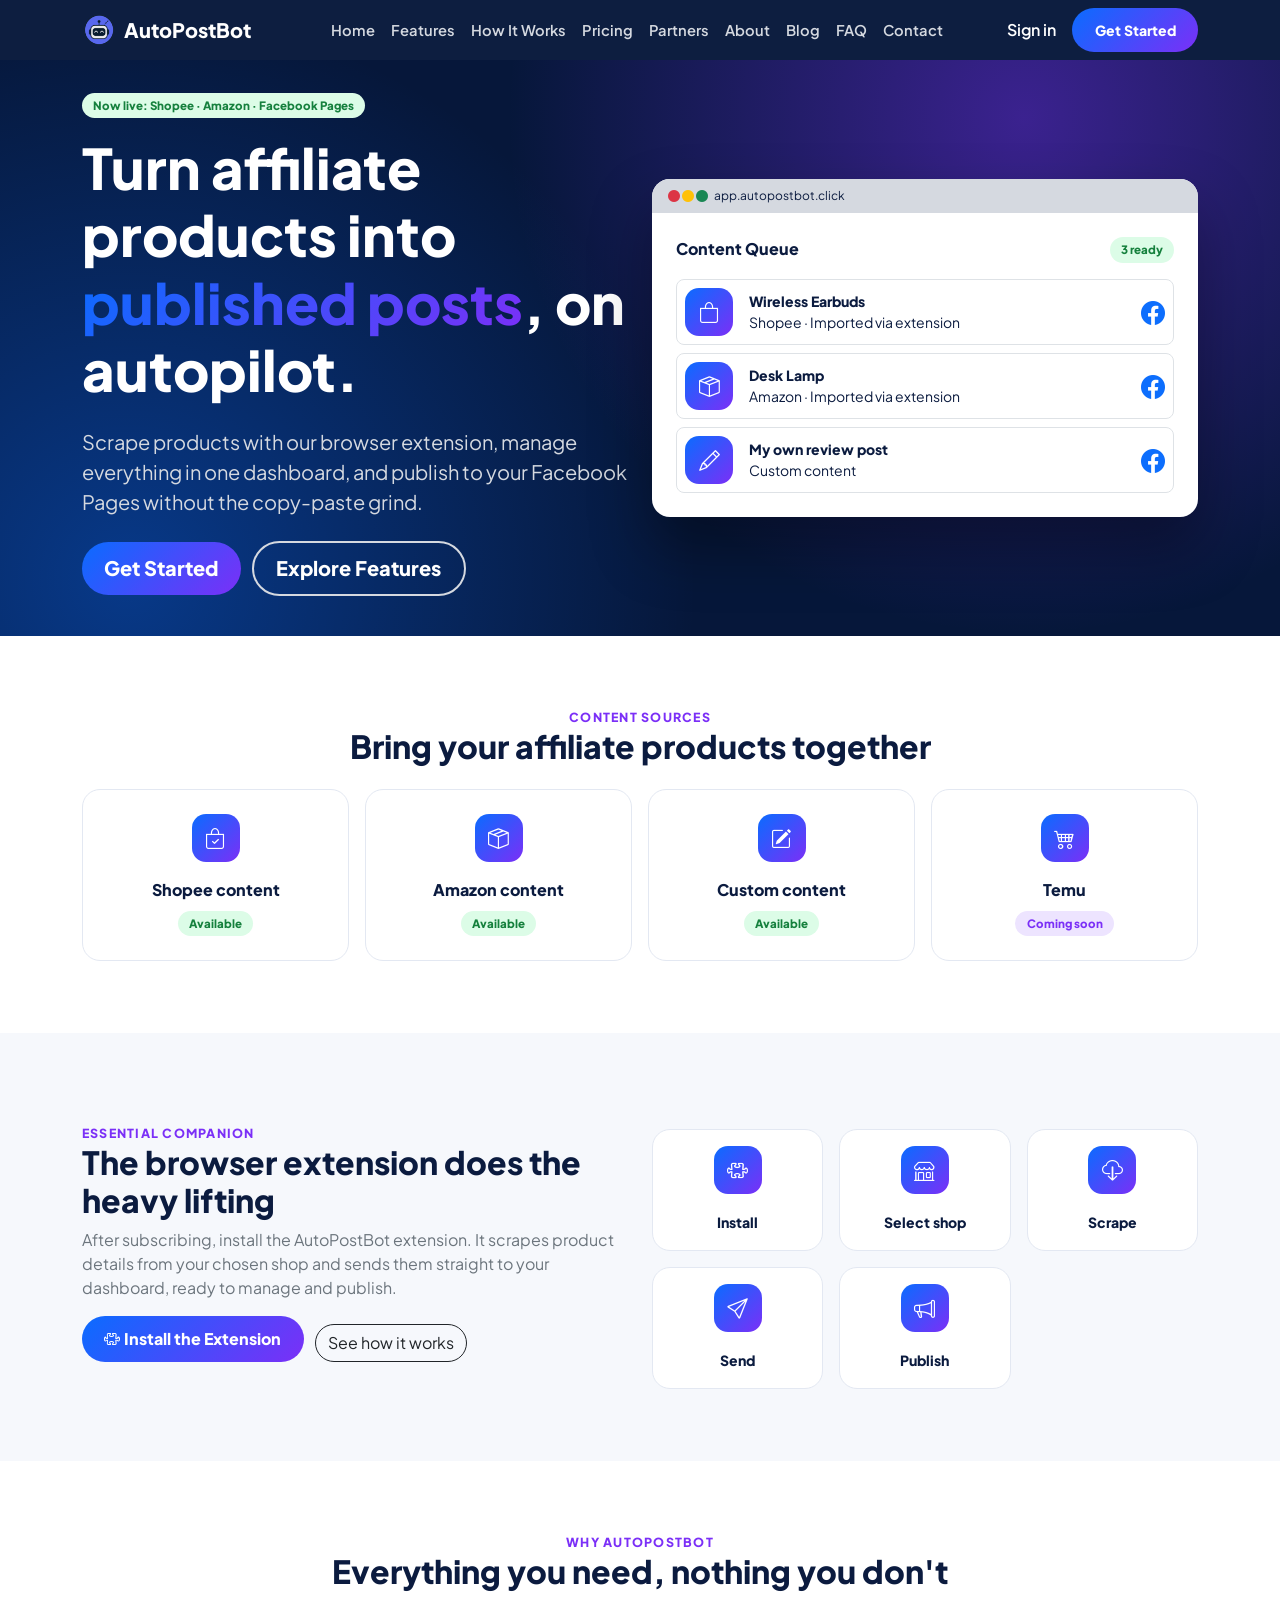
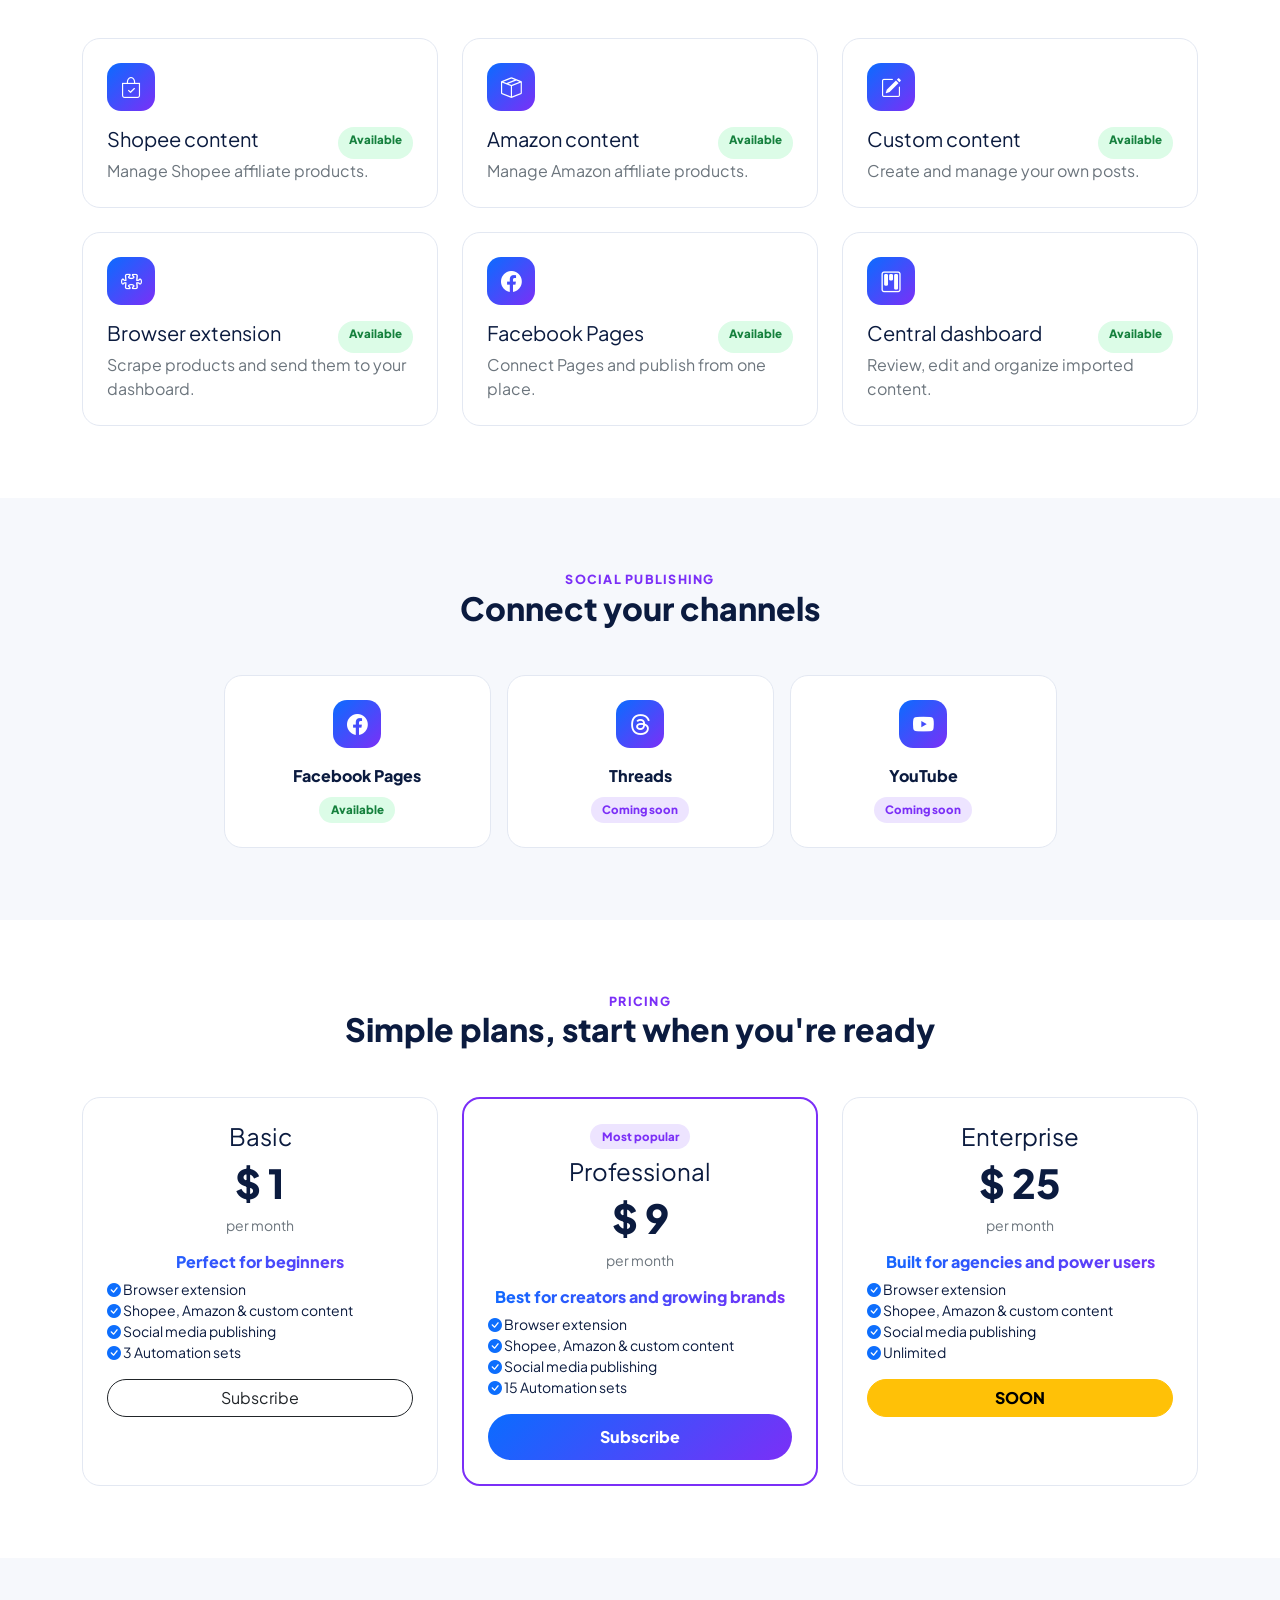
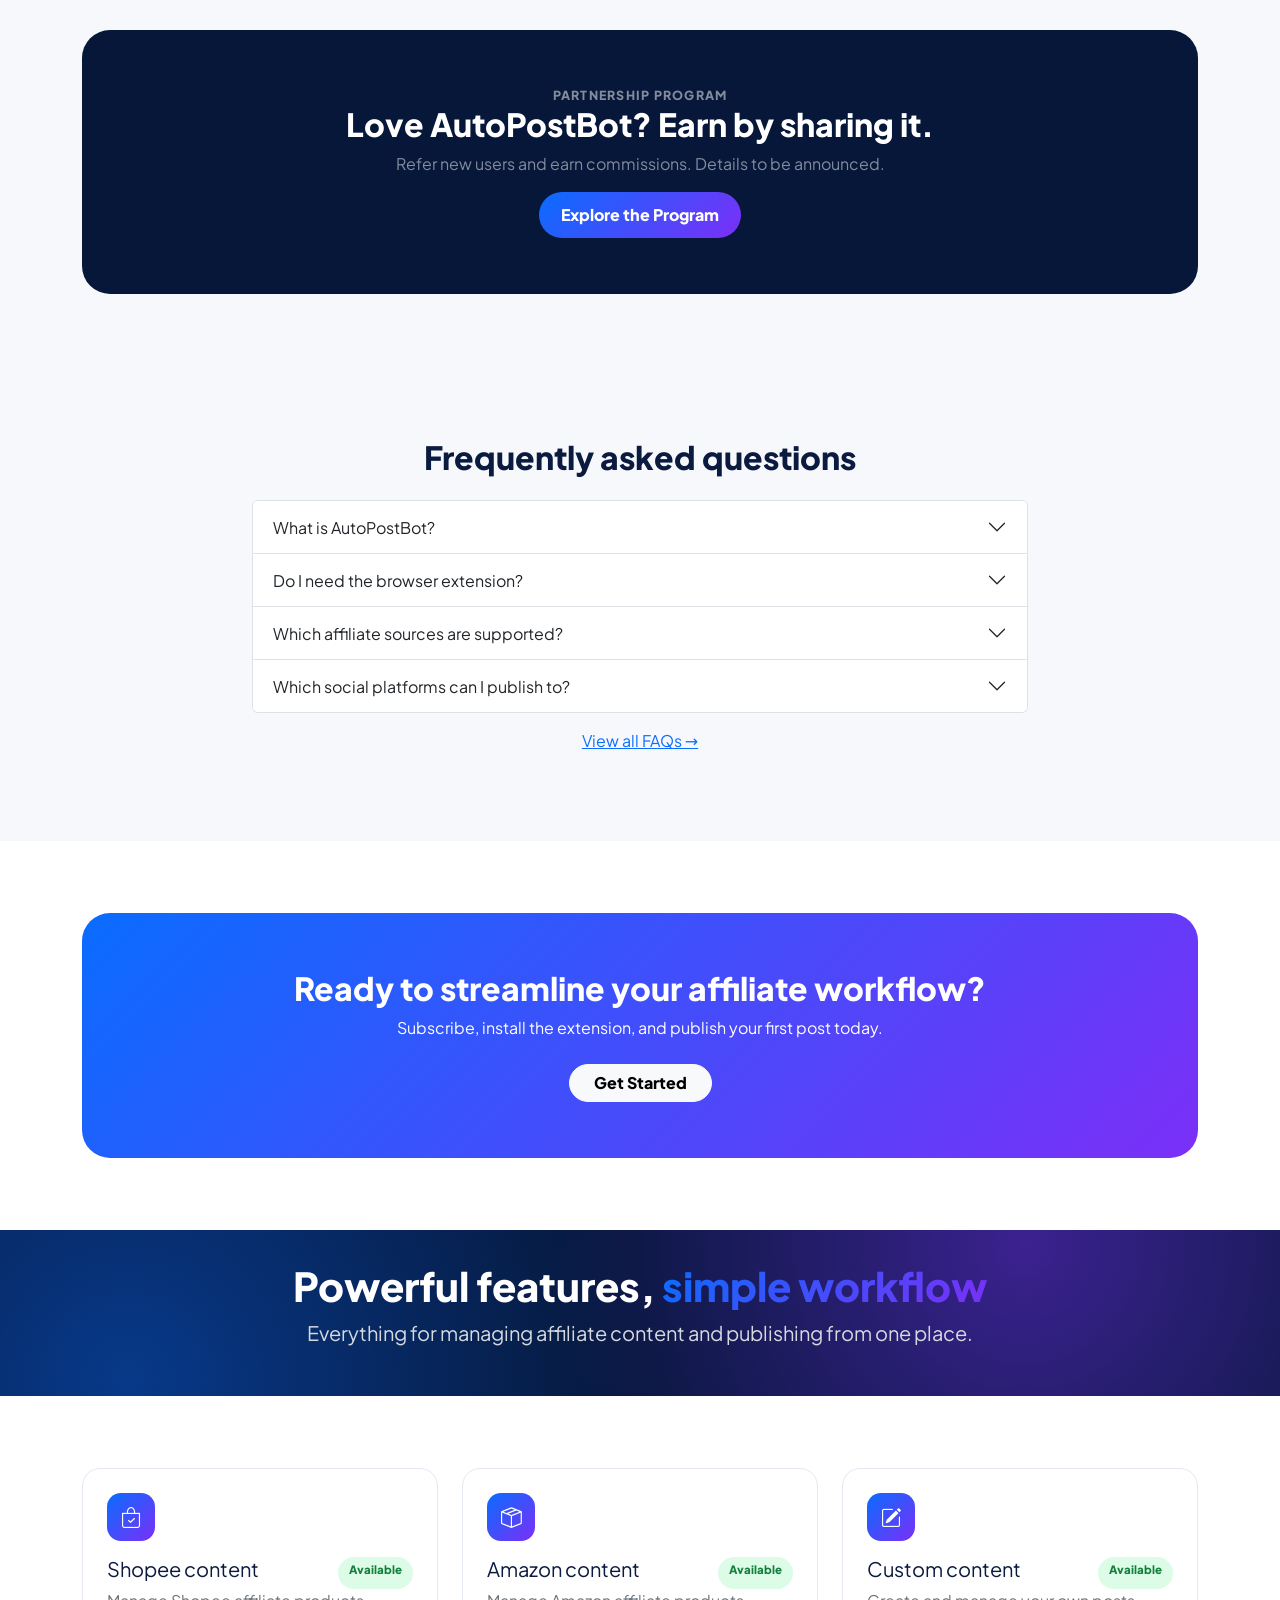
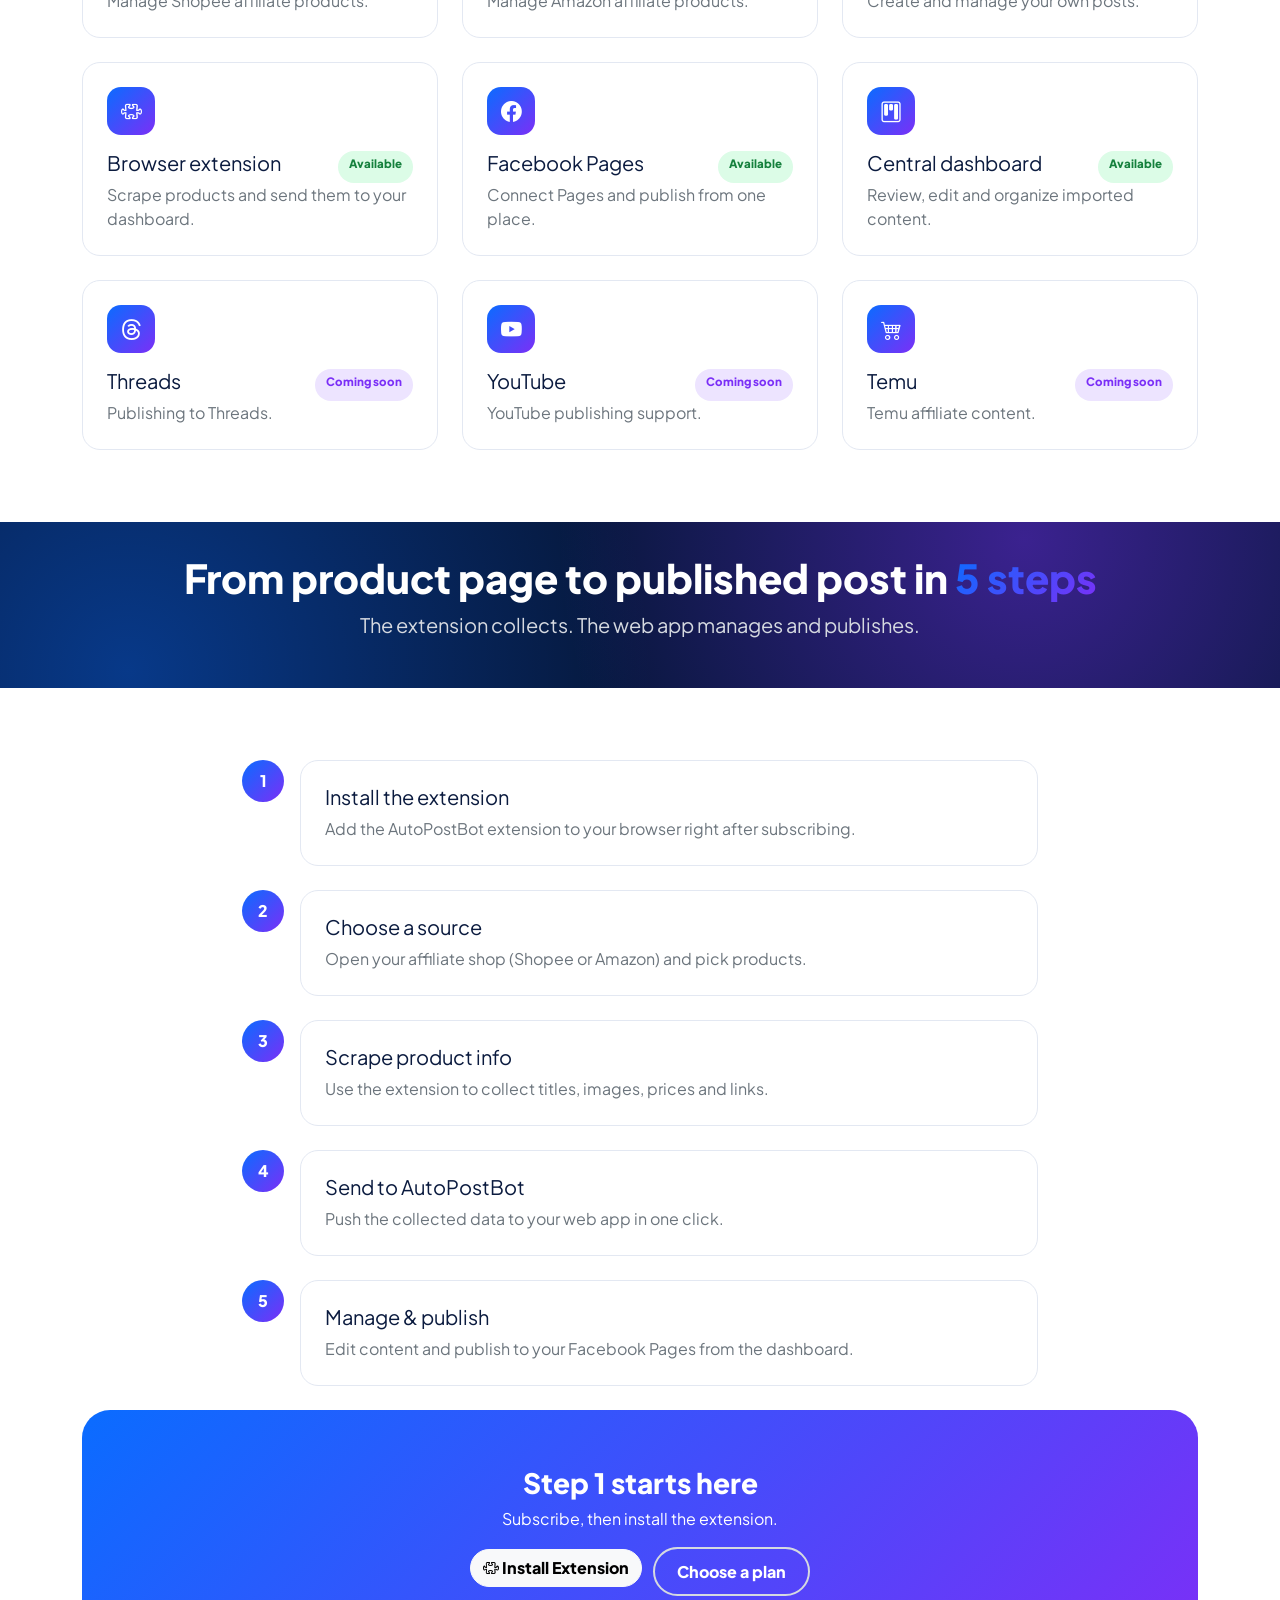
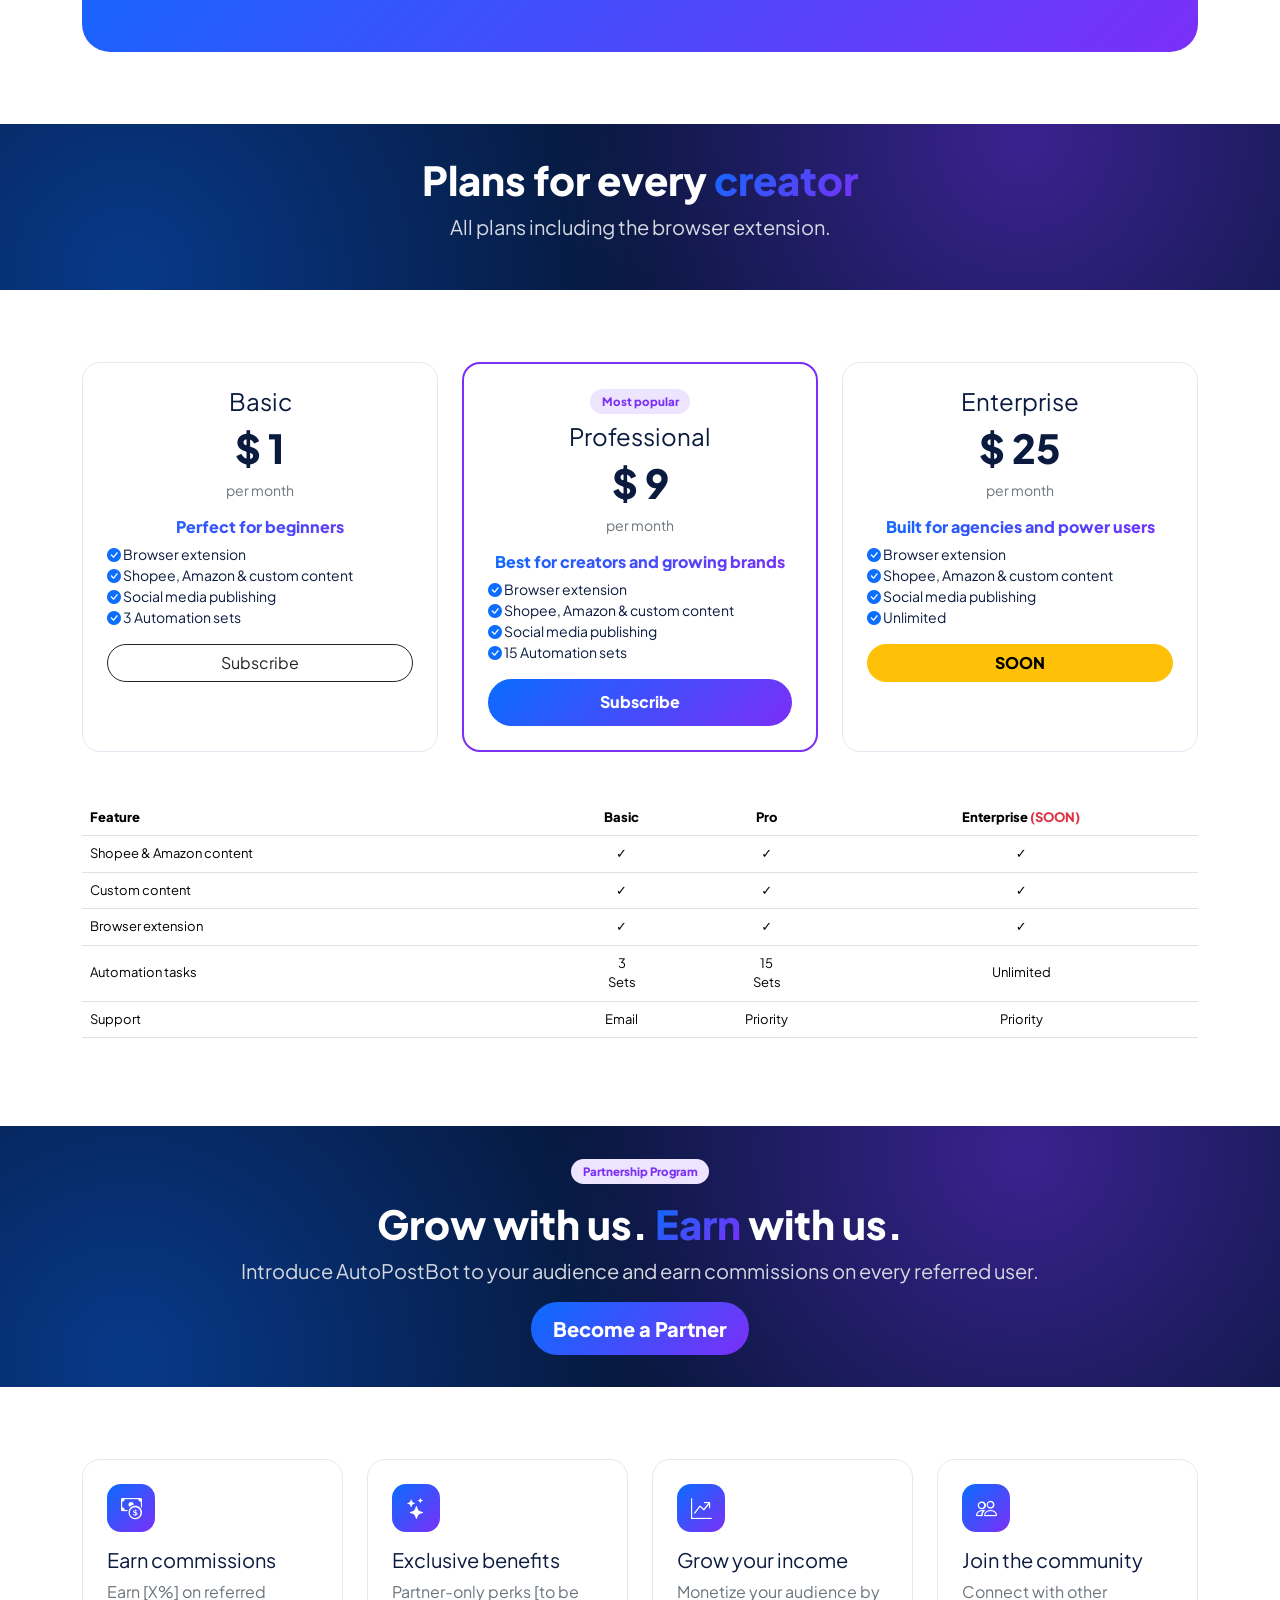
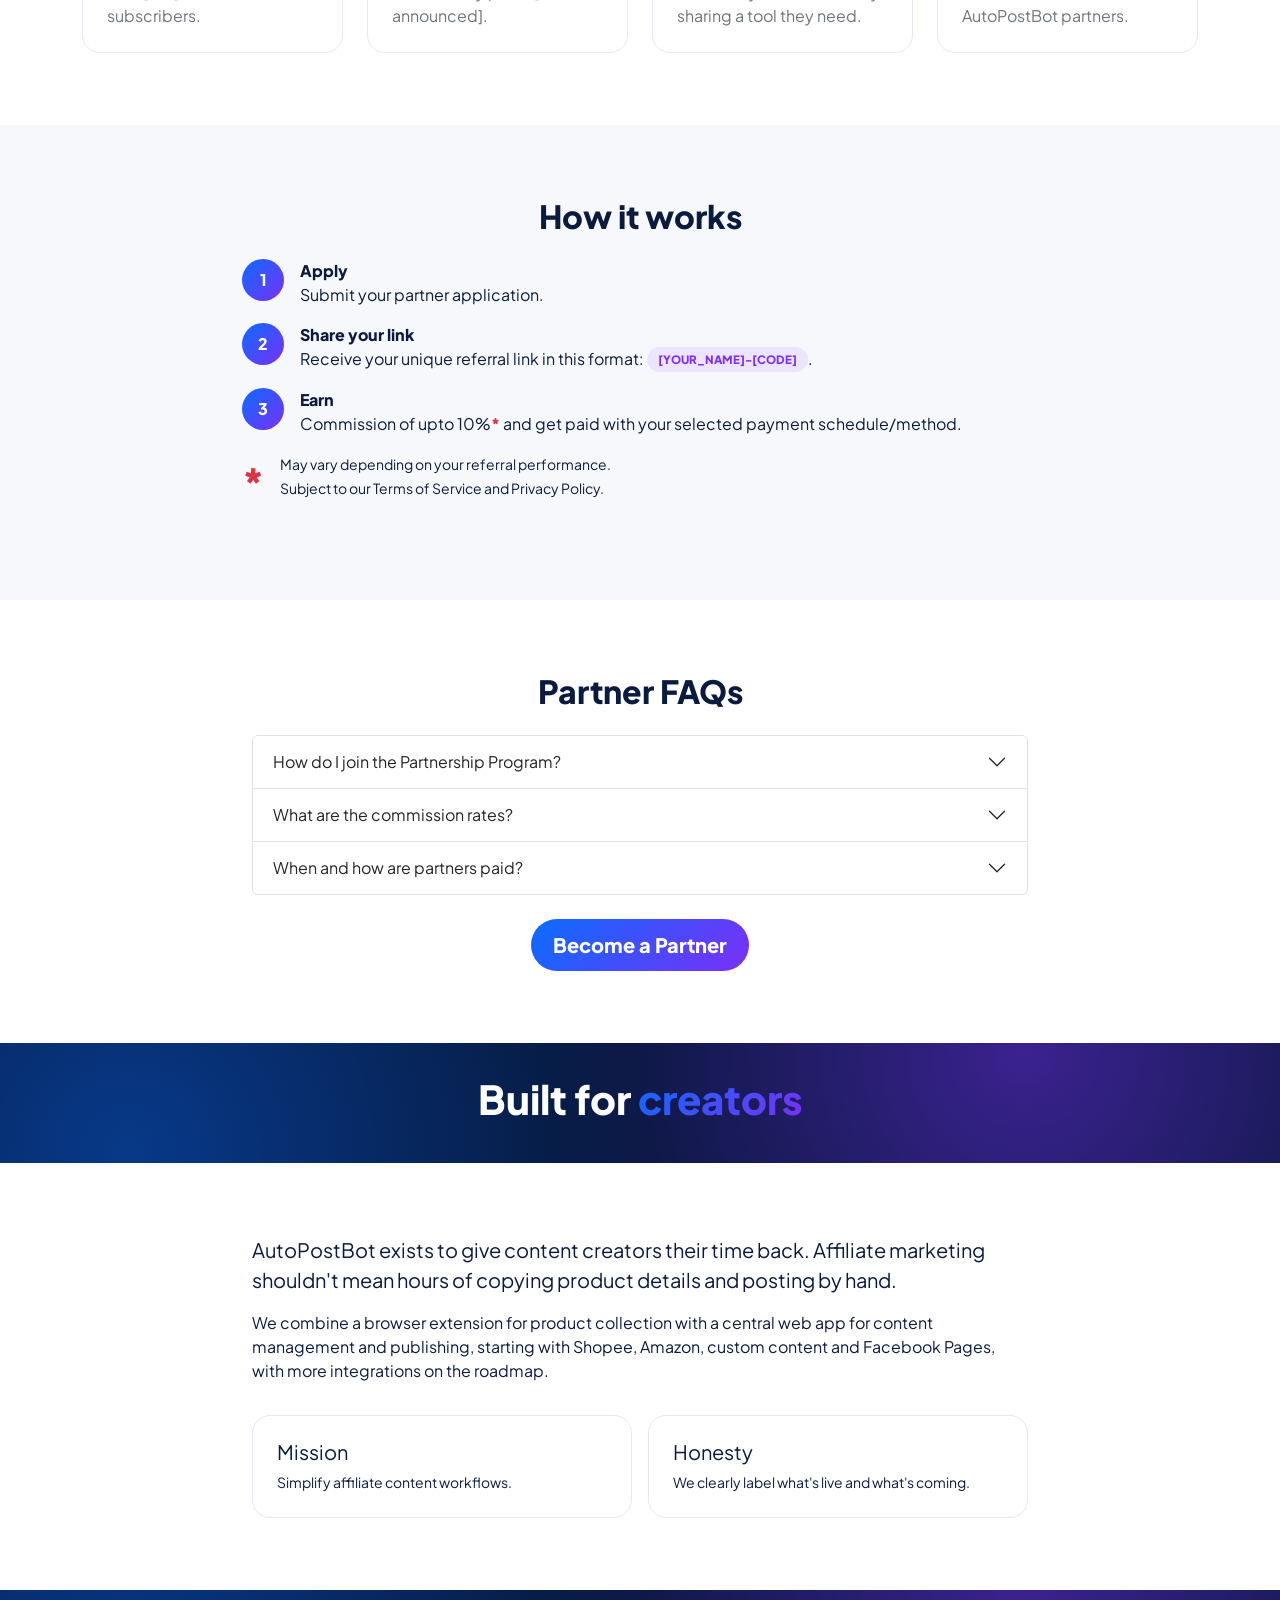
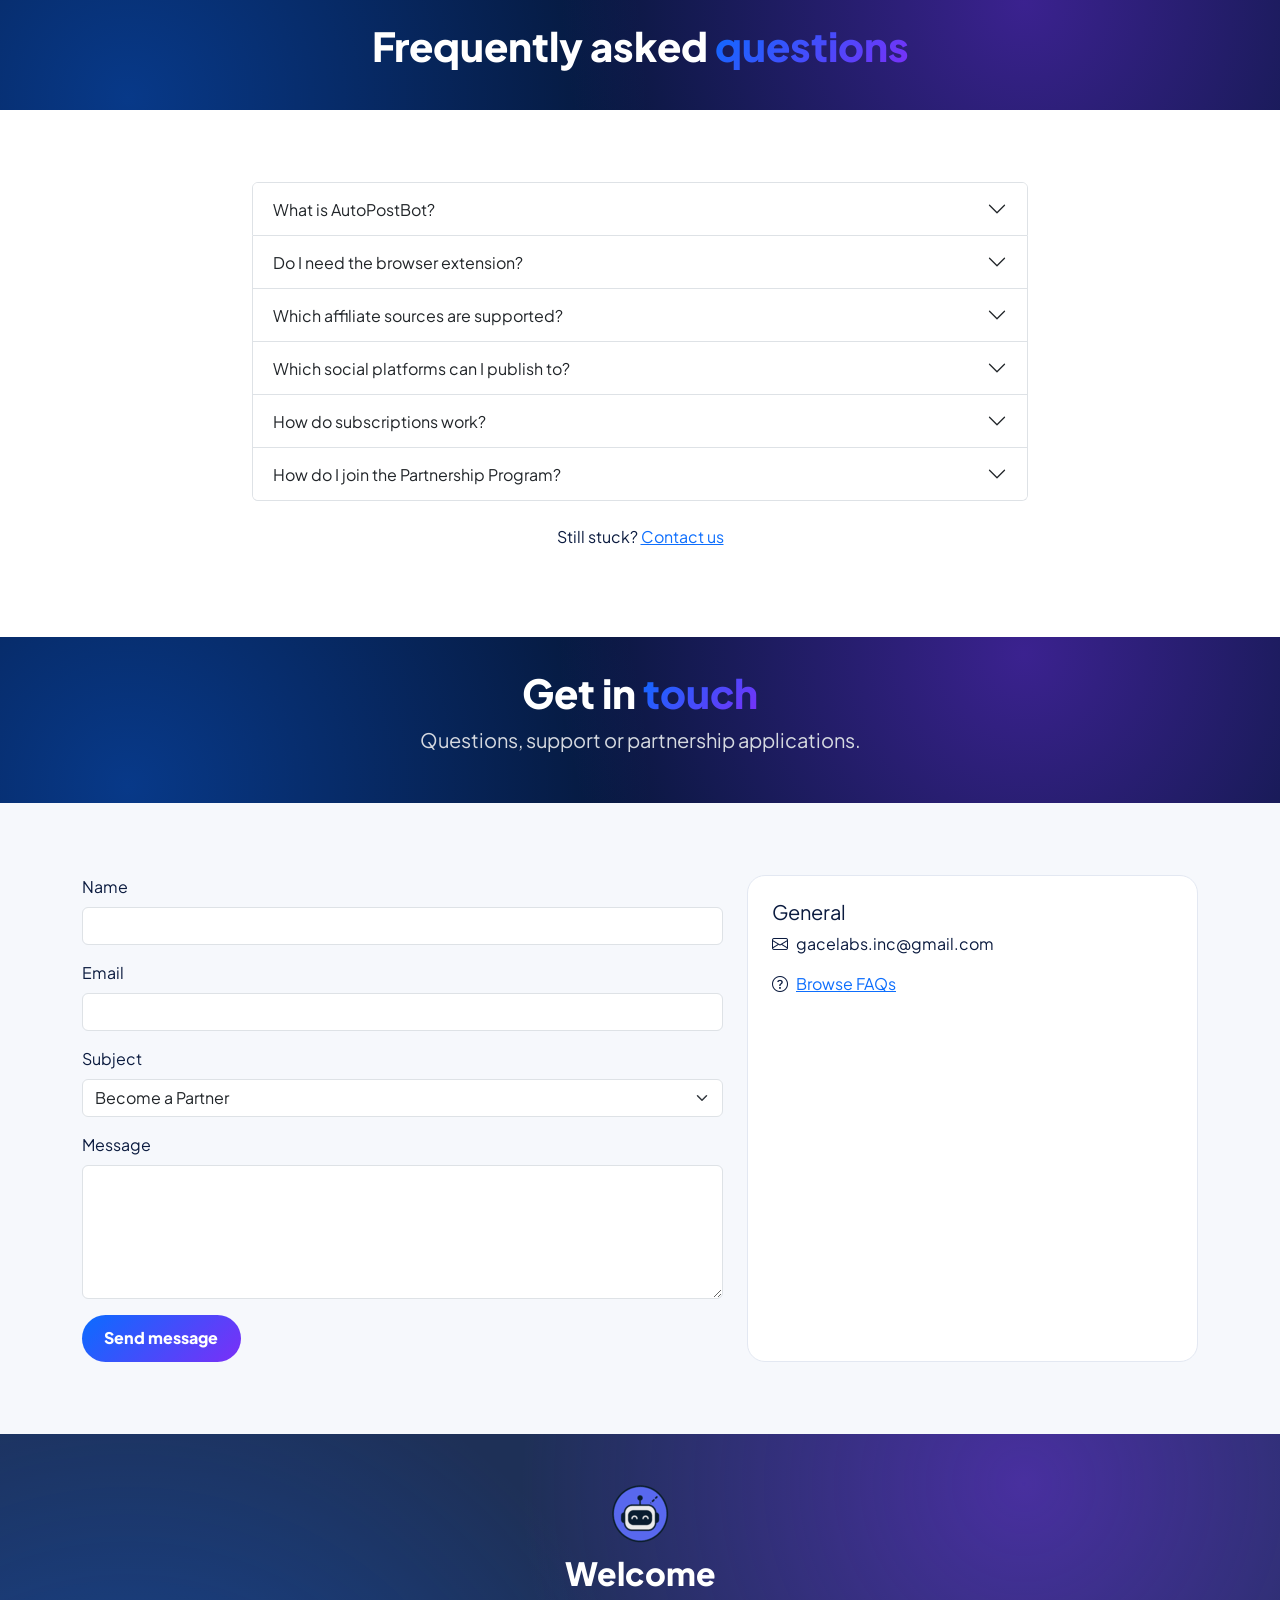
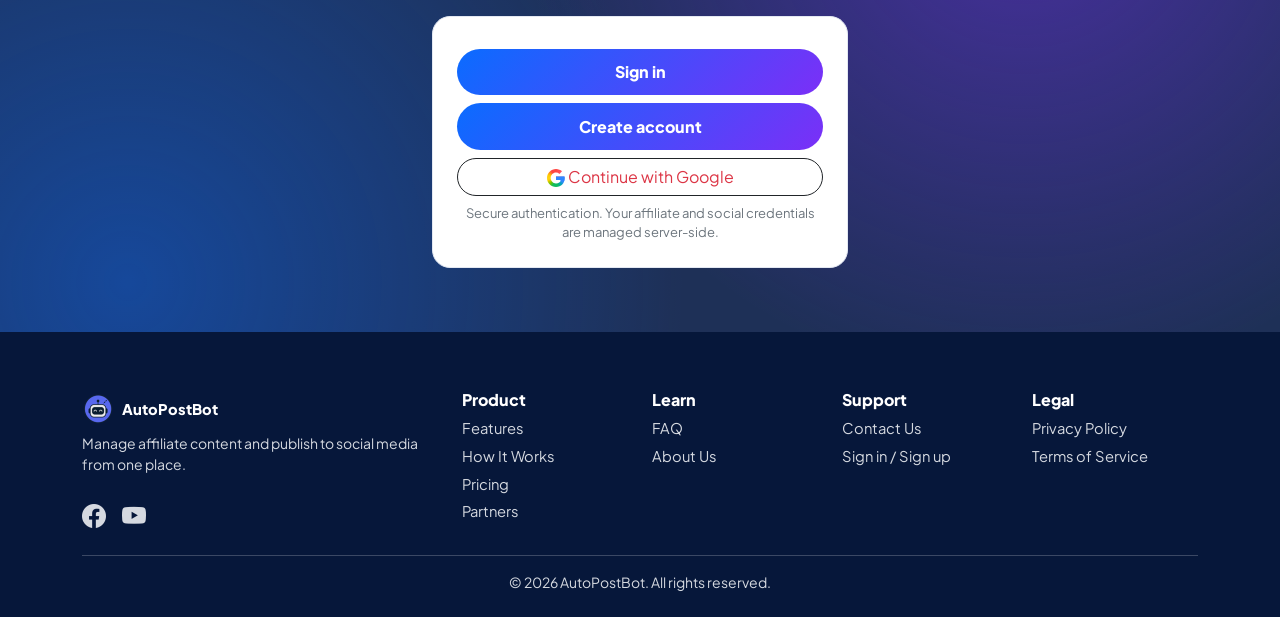
==== commit dd5d71d0: "up" ====
--- a/index.html
+++ b/index.html
@@ -22,7 +22,7 @@
 					aria-label="Toggle menu"><i class="bi bi-list text-white fs-2"></i></button>
 				<div class="navbar-collapse collapse text-center" id="nv">
 					<ul class="navbar-nav mx-auto" id="menu"></ul>
-					<a href="#auth" class="a-link text-white me-3 text-decoration-none fw-semibold">Sign in</a>
+					<a href="#authf" class="a-link text-white me-3 text-decoration-none fw-semibold">Sign in</a>
 					<a href="#pricing" class="a-link btn btn-grad btn-sm">Get Started</a>
 				</div>
 			</div>
@@ -45,7 +45,7 @@
 								<div class="mock">
 									<div class="bar"><i class="bi bi-circle-fill text-danger"></i> <i
 											class="bi bi-circle-fill text-warning"></i> <i
-											class="bi bi-circle-fill text-success"></i> &nbsp; app.autopostbot.com</div>
+											class="bi bi-circle-fill text-success"></i> &nbsp; app.autopostbot.click</div>
 									<div class="p-4">
 										<div class="d-flex justify-content-between mb-3"><strong>Content
 												Queue</strong><span class="chip live">3 ready</span></div>
@@ -410,20 +410,28 @@
 					<div class="container">
 						<div class="row">
 							<div class="col-lg-7">
-								<form id="cform" novalidate>
-									<div class="mb-3"><label class="form-label" for="name">Name</label><input id="name"
-											class="form-control" required></div>
-									<div class="mb-3"><label class="form-label" for="email">Email</label><input id="email"
-											type="email" class="form-control" required></div>
-									<div class="mb-3"><label class="form-label" for="subject">Subject</label><select id="subject"
-											class="form-select">
-											<option>Support</option>
-											<option>Sales</option>
-											<option>Become a Partner</option>
-											<option>Other</option>
-										</select></div>
-									<div class="mb-3"><label class="form-label" for="cm">Message</label><textarea
-											name="message" rows="5" class="form-control" required></textarea></div>
+								<form action="/contact-us" id="cform" novalidate>
+									<div class="mb-3">
+										<label class="form-label" for="name">Name</label>
+										<input id="name" name="name" class="form-control" required>
+									</div>
+									<div class="mb-3">
+										<label class="form-label" for="email">Email</label>
+										<input id="email" name="email" type="email" class="form-control" required>
+									</div>
+									<div class="mb-3">
+										<label class="form-label" for="subject">Subject</label>
+										<select id="subject" class="form-select">
+											<option value="partner">Become a Partner</option>
+											<option value="legal">Legal</option>
+											<option value="support">Support</option>
+											<option value="hello">Other</option>
+										</select>
+									</div>
+									<div class="mb-3">
+										<label class="form-label" for="cm">Message</label>
+										<textarea name="message" rows="5" class="form-control" required></textarea>
+									</div>
 									<button class="btn btn-grad">Send message</button>
 									<div id="cok" class="alert alert-success mt-3 d-none">
 										Thanks! We'll get back to you soon.
@@ -432,7 +440,7 @@
 							</div>
 							<div class="col-lg-5">
 								<div class="card-x">
-									<h5>Support</h5>
+									<h5>General</h5>
 									<p><i class="bi bi-envelope me-2"></i><span class="ph">gacelabs.inc@gmail.com</span></p>
 									<!-- <p><i class="bi bi-clock me-2"></i><span class="ph">24 Hours</span></p> -->
 									<p class="mb-0"><i class="bi bi-question-circle me-2"></i><a class="a-link" href="#faq">Browse FAQs</a></p>
@@ -447,20 +455,20 @@
 			<div class="page" id="auth">
 				<section class="s" style="padding-top: 1rem; padding-bottom: 2rem;">
 					<div class="container" style="max-width:440px">
-						<div class="text-center mb-4">
+						<div class="text-center mb-4 page" id="authf">
 							<img src="assets/images/logo.png" width="64" class="rounded-circle" alt="">
 							<h2 class="fw-bold mt-2">Welcome</h2>
 						</div>
-						<ul class="nav nav-pills nav-fill mb-3">
+						<!-- <ul class="nav nav-pills nav-fill mb-3">
 							<li class="nav-item">
 								<button class="nav-link active" data-bs-toggle="pill" data-bs-target="#lg">Sign in</button>
 							</li>
 							<li class="nav-item">
 								<button class="nav-link" data-bs-toggle="pill" data-bs-target="#rg">Sign up</button>
 							</li>
-						</ul>
+						</ul> -->
 						<div class="tab-content card-x">
-							<form class="tab-pane fade show active authf" id="lg">
+							<!-- <form method="POST" action="/login" class="tab-pane fade show active authf" id="lg" novalidate>
 								<label class="form-label w-100">
 									Email
 									<input name="email" type="email" class="form-control" required>
@@ -471,7 +479,7 @@
 								</label>
 								<button class="btn btn-grad w-100 mt-2">Sign in</button>
 							</form>
-							<form class="tab-pane fade authf" id="rg">
+							<form method="POST" action="/register" class="tab-pane fade authf" id="rg" novalidate>
 								<label class="form-label w-100">
 									Name
 									<input name="name" type="text" class="form-control" required>
@@ -490,7 +498,19 @@
 									<a href="#terms">Terms</a> and
 									<a href="#privacy">Privacy Policy</a>.
 								</p>
-							</form>
+							</form> -->
+							<a href="/login" id="lg" class="btn btn-grad w-100 mt-2">Sign in</a>
+							<a href="/register" id="rg" class="btn btn-grad w-100 mt-2">Create account</a>
+							<a href="/auth/google/redirect" id="gg-form" class="btn btn-outline-dark rounded-pill w-100 mt-2">
+								<svg aria-hidden="true" height="18" width="18" focusable="false" viewBox="0 0 24 24"><clipPath id="_BGboasXfC6OShvcPqMeriQw_1"><path d="M12 10v4.5h6.47c-.5 2.7-3 4.74-6.47 4.74-3.9 0-7.1-3.3-7.1-7.25S8.1 4.75 12 4.75c1.8 0 3.35.6 4.6 1.8l3.4-3.4C18 1.2 15.24 0 12 0 5.4 0 0 5.4 0 12s5.4 12 12 12c7 0 11.5-4.9 11.5-11.7 0-.8-.1-1.54-.2-2.3H12z"></path></clipPath><g style="clip-path:url(#_BGboasXfC6OShvcPqMeriQw_1)"><foreignObject style="filter:url(#_BGboasXfC6OShvcPqMeriQw_2)" height="28" transform="translate(-2,-2)" width="28"><div style="width:100%;height:100%;background:conic-gradient(#FF4641,#FD5061 40deg,#FD5061 60deg,#3186FF 85deg,#3186FF 117deg,#00A5B7 142deg,#0EBC5F 167deg,#0EBC5F 200deg,#6CC500 226deg,#FFCC00 253deg,#FFD314 268deg,#FFCC00 292deg,#FF4641 327deg)"></div></foreignObject><rect fill="#3186FF" height="8" width="16" x="11" y="8"></rect></g></svg>
+								<span class="text-danger">Continue with Google</span>
+							</a>
+							<p class="small text-secondary mt-2 mb-0" style="font-size: 13px; text-align: center;">
+								Secure authentication. Your affiliate and social credentials are managed server-side.
+							</p>
+							<div id="aok" class="alert alert-success mt-3 d-none">
+								Thanks! We'll get back to you soon.
+							</div>
 						</div>
 						<!-- <p class="small text-center text-secondary mt-3">
 							<span class="ph">Demo forms: connect to your auth backend</span>
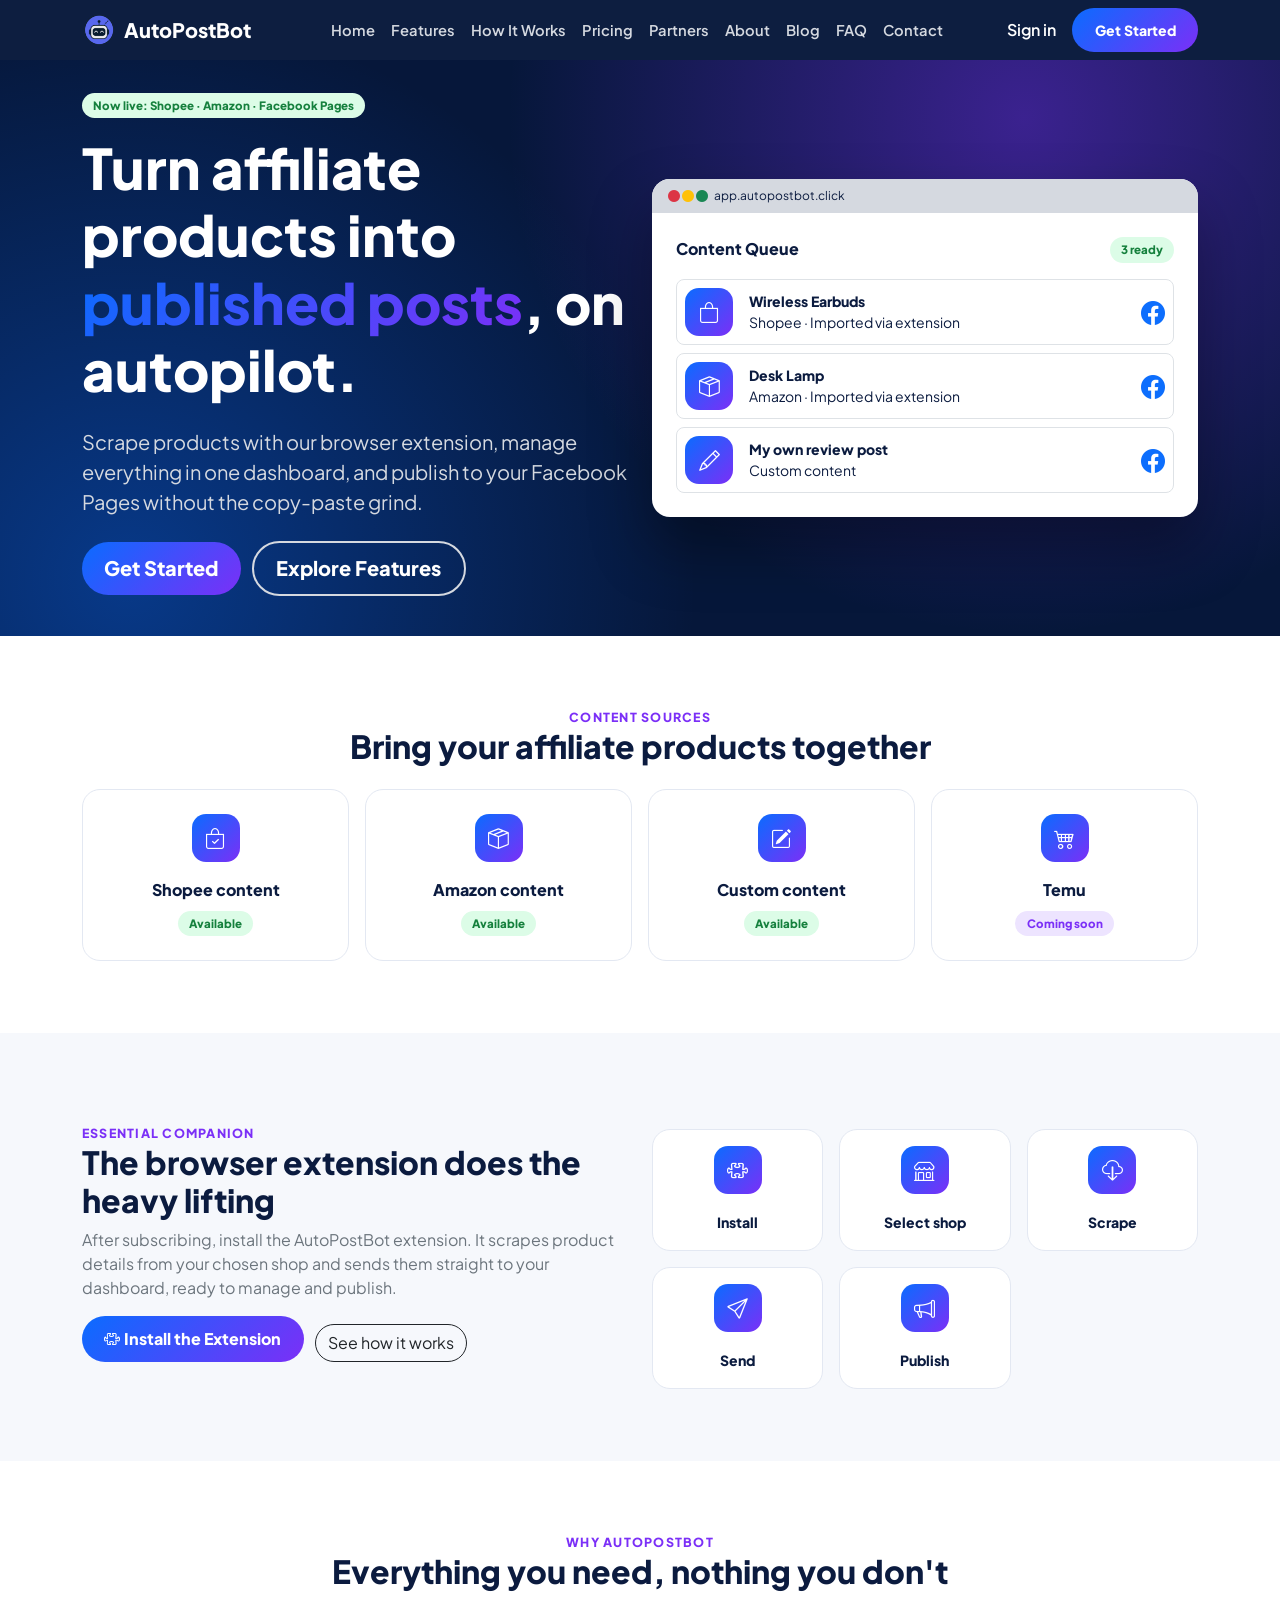
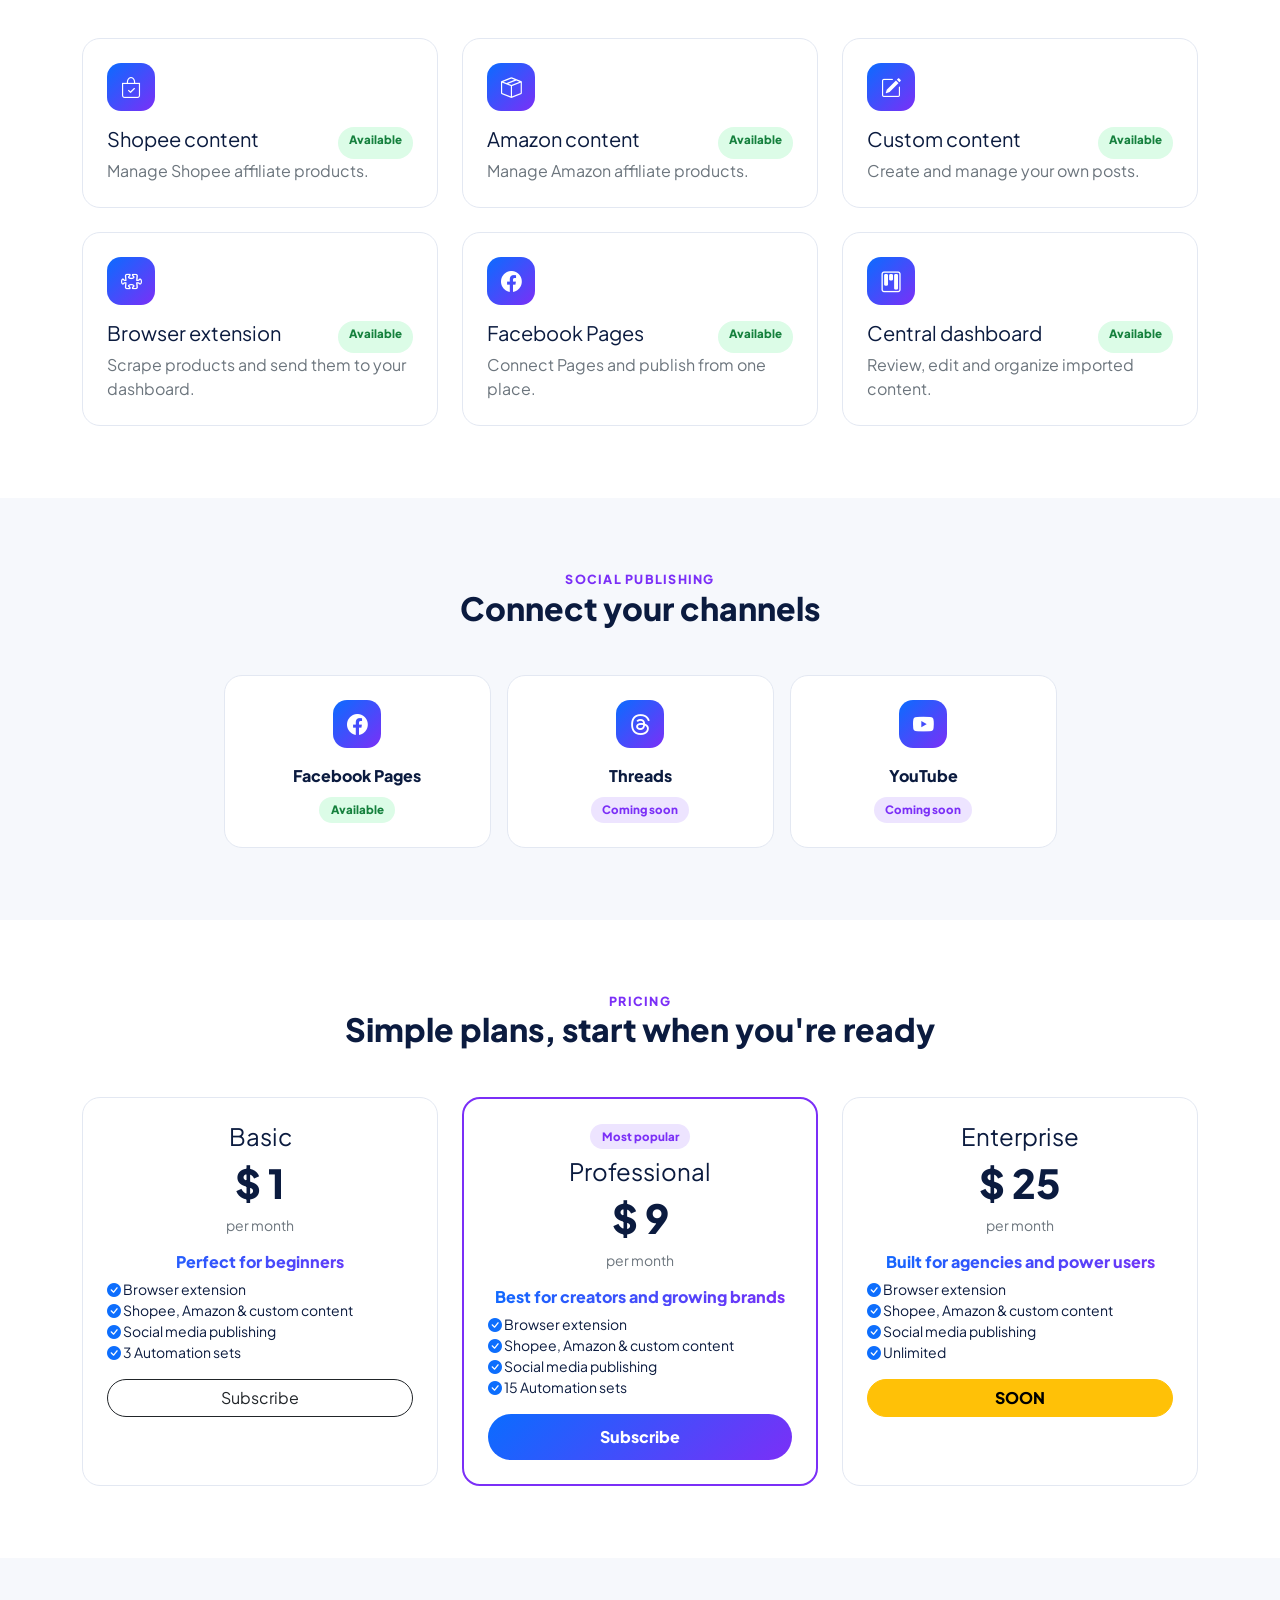
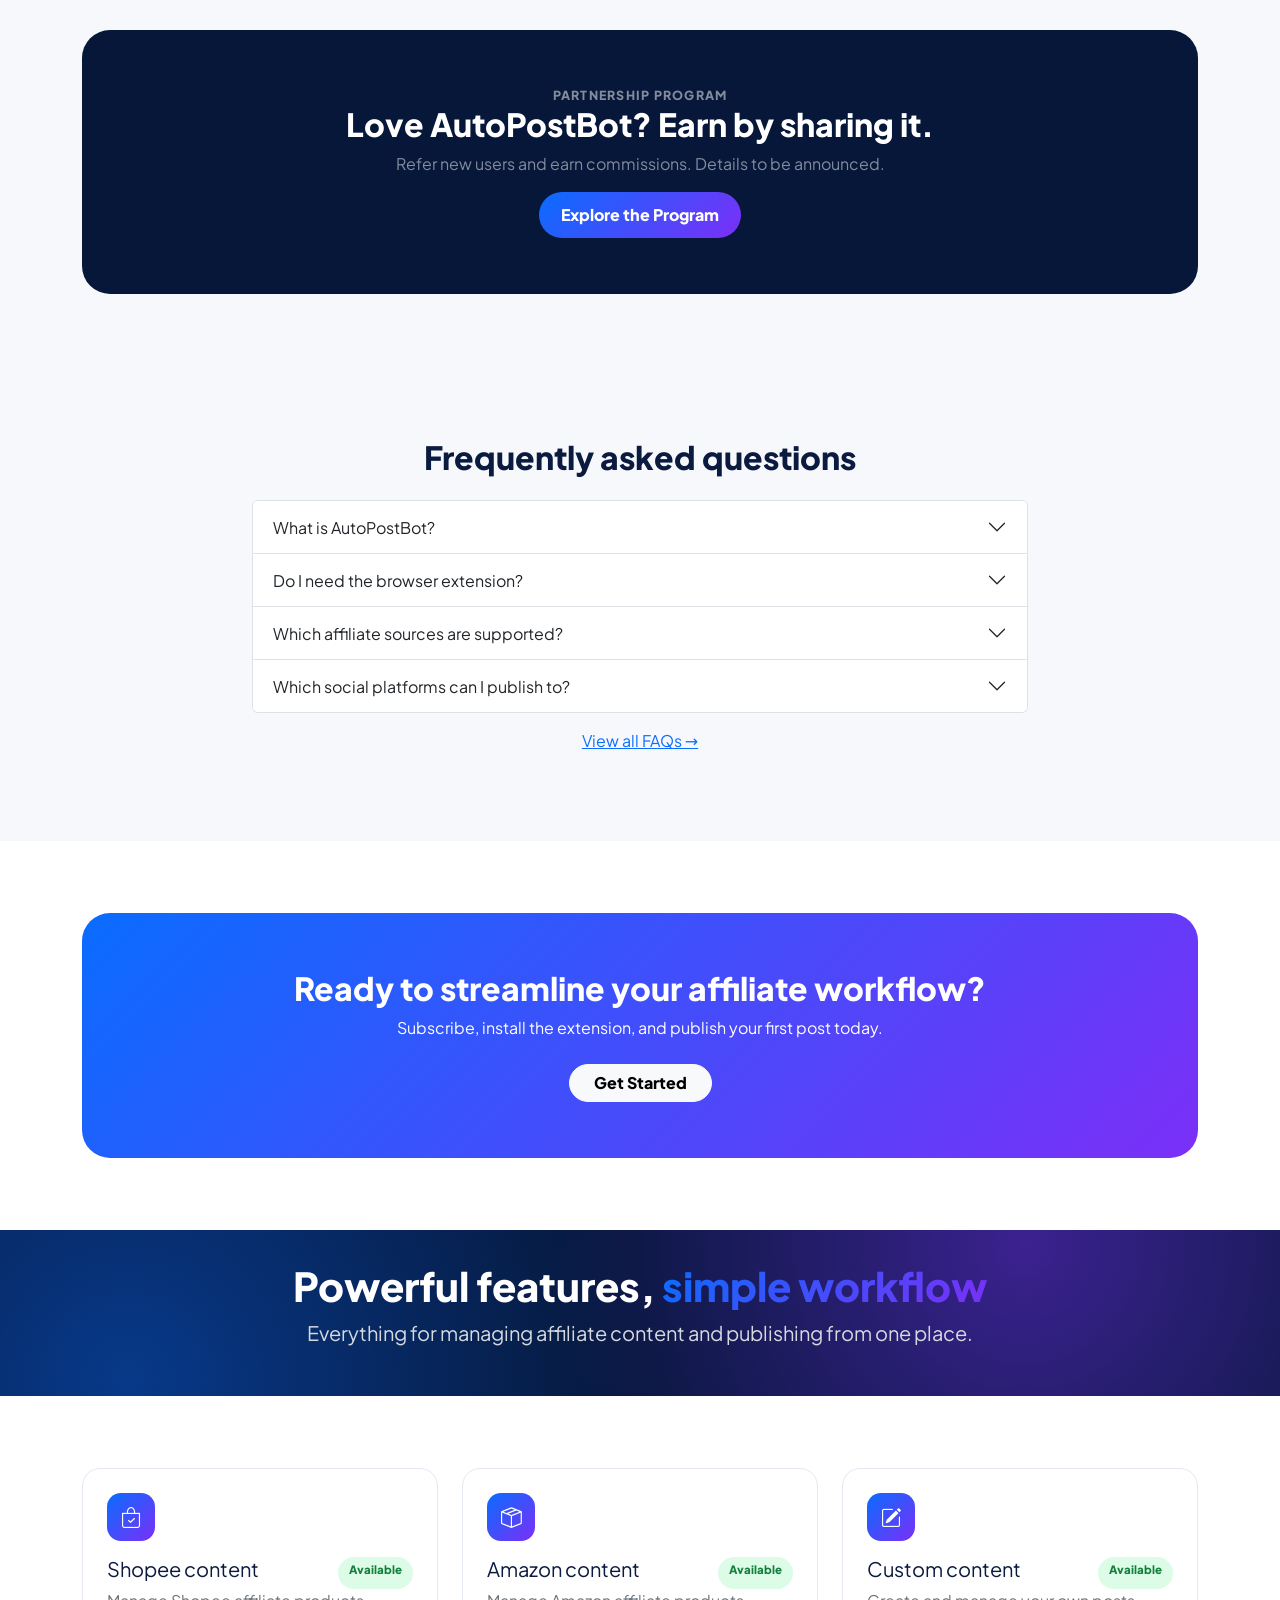
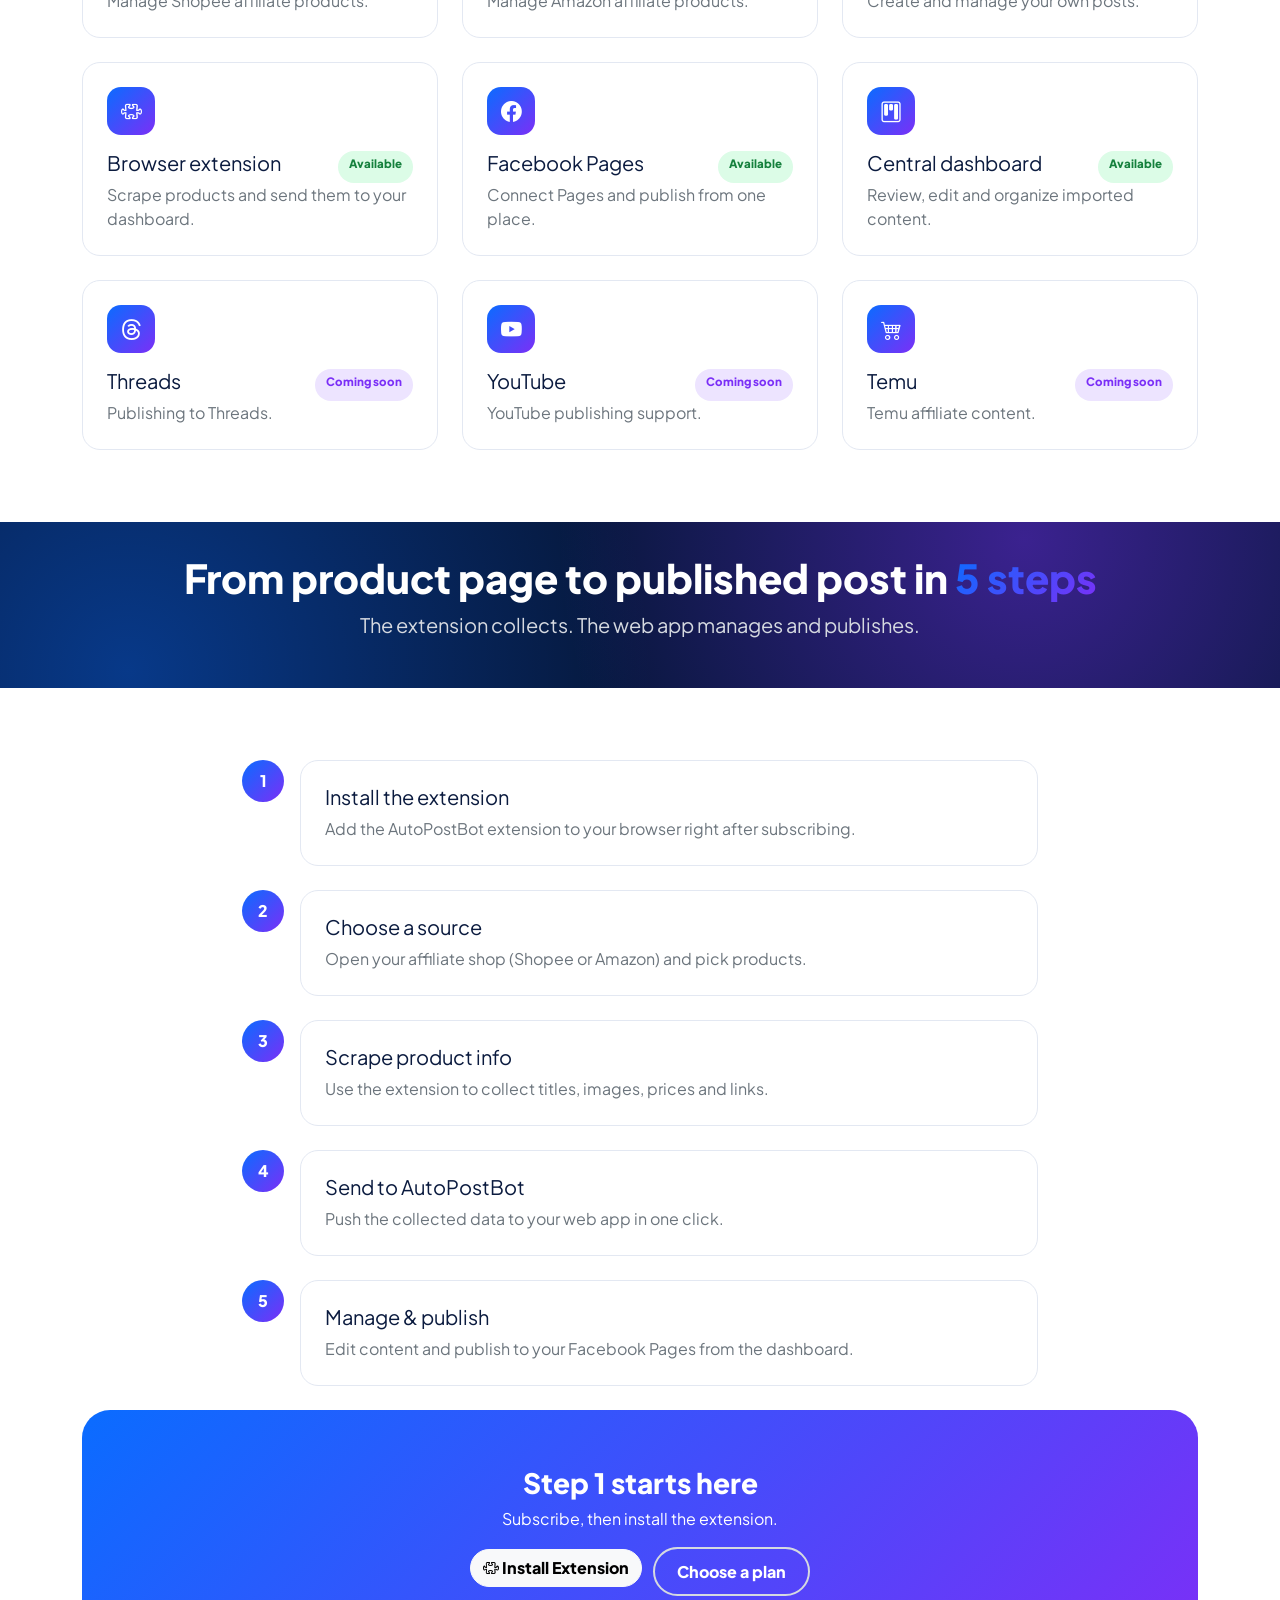
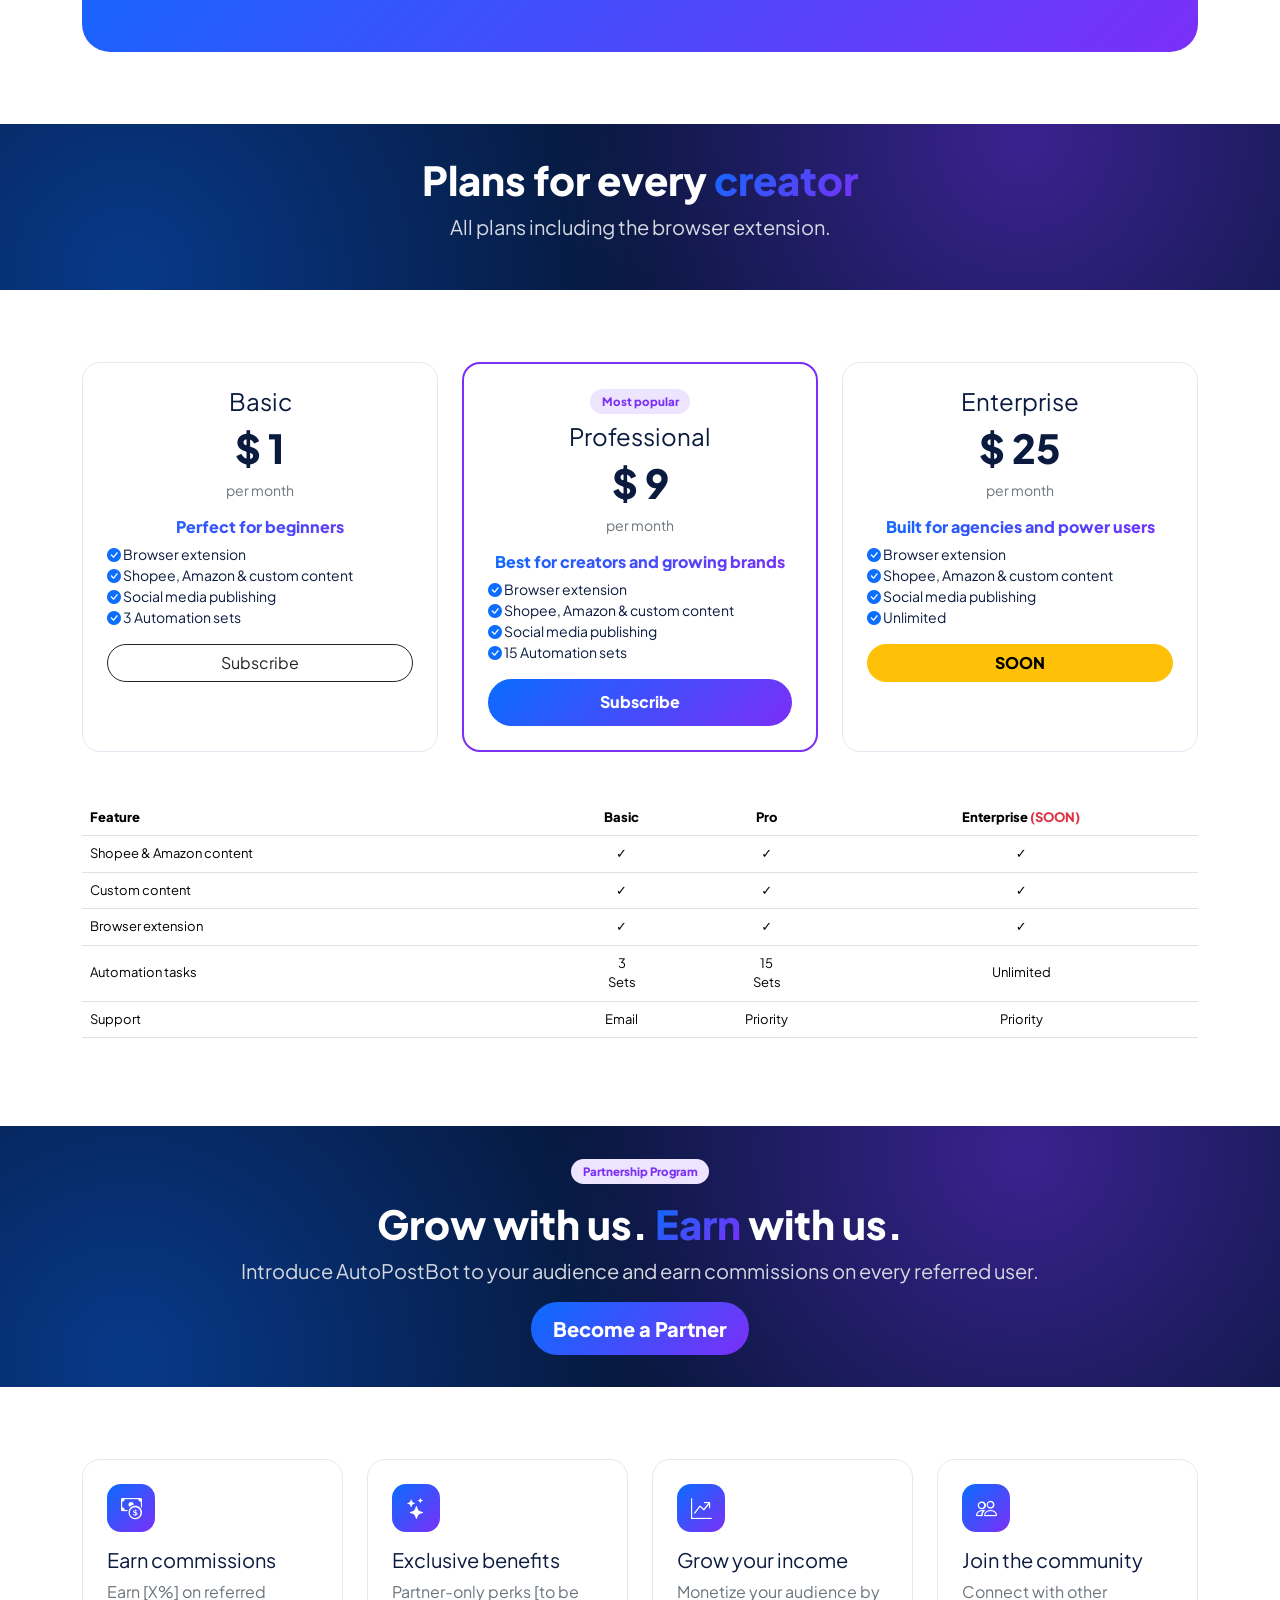
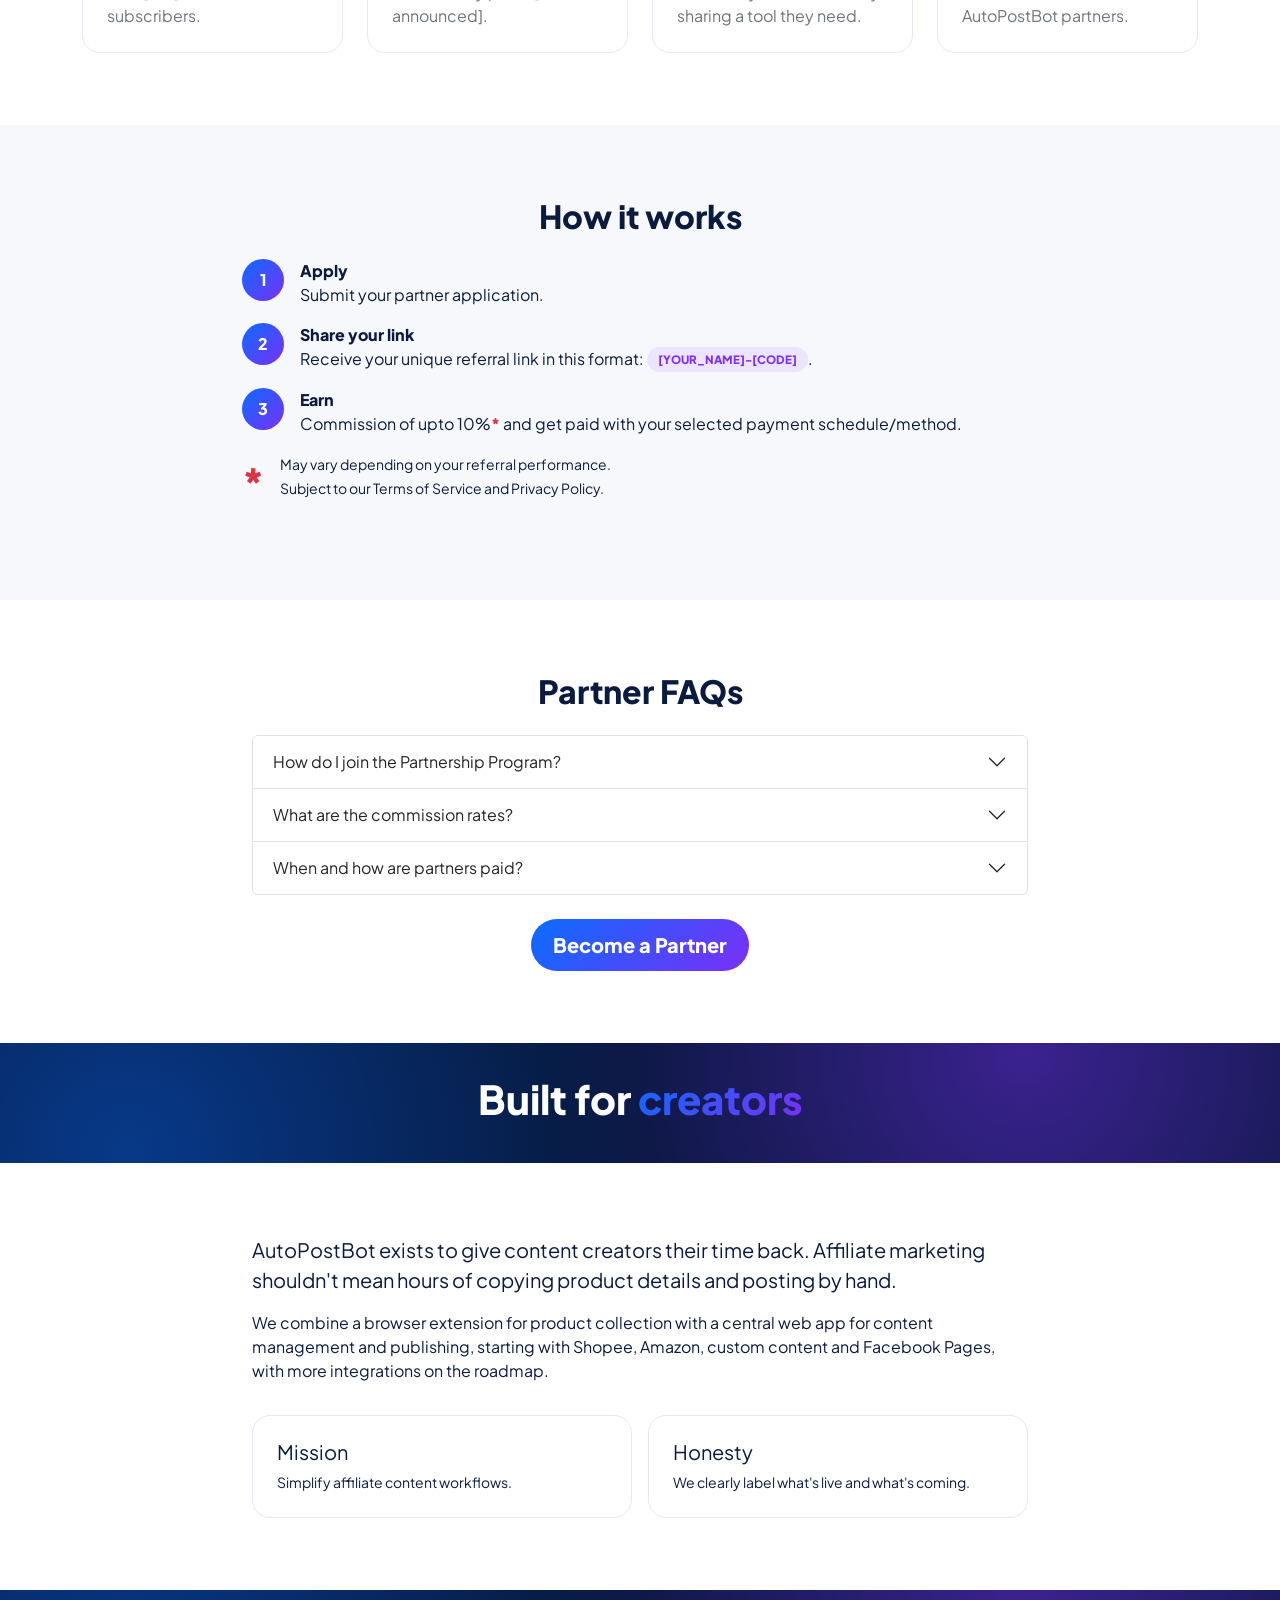
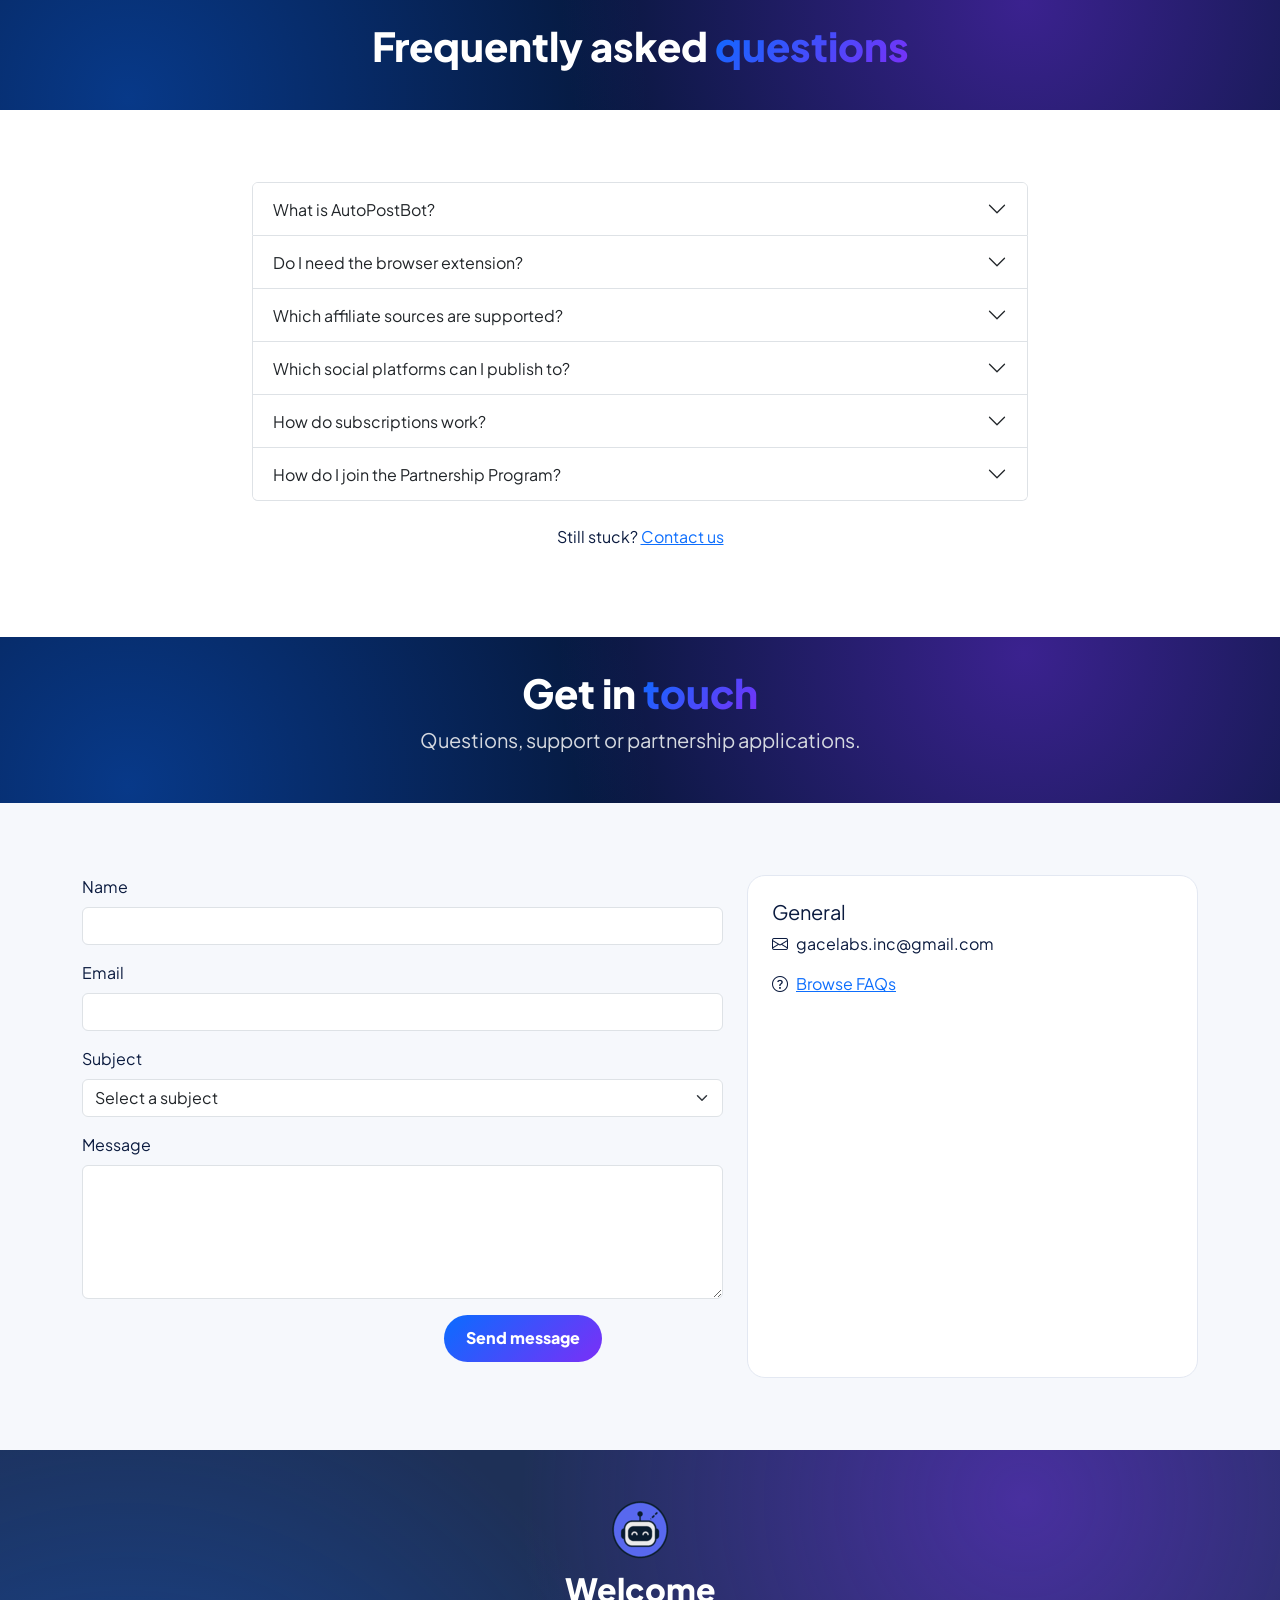
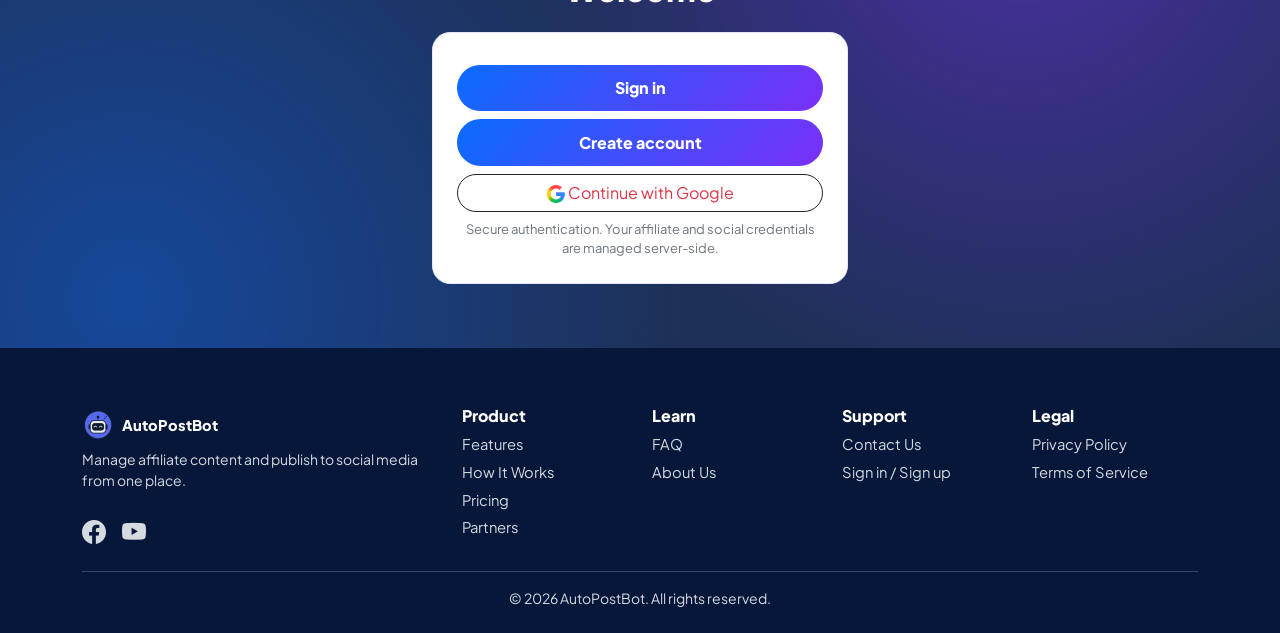
==== commit 9fe31816: "updates" ====
--- a/index.html
+++ b/index.html
@@ -11,6 +11,8 @@
 		<link href="assets/css/bootstrap-icons.min.css" rel="stylesheet">
 		<link href="assets/css/fonts.css" rel="stylesheet">
 		<link rel="stylesheet" href="assets/css/style.css">
+		<link rel="preconnect" href="https://challenges.cloudflare.com" />
+		<script src="https://challenges.cloudflare.com/turnstile/v0/api.js" async defer></script>
 	</head>
 
 	<body>
@@ -410,7 +412,10 @@
 					<div class="container">
 						<div class="row">
 							<div class="col-lg-7">
-								<form action="/contact-us" id="cform" novalidate>
+								<form action="/contact-us" id="cform" novalidate><!-- Honeypot trap for basic bots -->
+									<div style="display:none;">
+										<input type="text" name="website_url" tabindex="-1" autocomplete="off">
+									</div>
 									<div class="mb-3">
 										<label class="form-label" for="name">Name</label>
 										<input id="name" name="name" class="form-control" required>
@@ -421,9 +426,10 @@
 									</div>
 									<div class="mb-3">
 										<label class="form-label" for="subject">Subject</label>
-										<select id="subject" class="form-select">
+										<select id="subject" name="subject" class="form-select" required>
+											<option value="">Select a subject</option>
 											<option value="partner">Become a Partner</option>
-											<option value="legal">Legal</option>
+											<!-- <option value="legal">Legal</option> -->
 											<option value="support">Support</option>
 											<option value="hello">Other</option>
 										</select>
@@ -432,8 +438,15 @@
 										<label class="form-label" for="cm">Message</label>
 										<textarea name="message" rows="5" class="form-control" required></textarea>
 									</div>
-									<button class="btn btn-grad">Send message</button>
-									<div id="cok" class="alert alert-success mt-3 d-none">
+									<ul class="nav nav-pills nav-fill mb-3" style="align-items: center;">
+										<li class="nav-item">
+											<div class="cf-turnstile" data-sitekey="0x4AAAAAAGDED0GLDltMv_Z3" data-theme="light" data-size="normal"></div>
+										</li>
+										<li class="nav-item">
+											<button class="btn btn-grad">Send message</button>
+										</li>
+									</ul>
+									<div id="cok" class="alert mt-3 d-none">
 										Thanks! We'll get back to you soon.
 									</div>
 								</form>
@@ -459,46 +472,7 @@
 							<img src="assets/images/logo.png" width="64" class="rounded-circle" alt="">
 							<h2 class="fw-bold mt-2">Welcome</h2>
 						</div>
-						<!-- <ul class="nav nav-pills nav-fill mb-3">
-							<li class="nav-item">
-								<button class="nav-link active" data-bs-toggle="pill" data-bs-target="#lg">Sign in</button>
-							</li>
-							<li class="nav-item">
-								<button class="nav-link" data-bs-toggle="pill" data-bs-target="#rg">Sign up</button>
-							</li>
-						</ul> -->
 						<div class="tab-content card-x">
-							<!-- <form method="POST" action="/login" class="tab-pane fade show active authf" id="lg" novalidate>
-								<label class="form-label w-100">
-									Email
-									<input name="email" type="email" class="form-control" required>
-								</label>
-								<label class="form-label w-100">
-									Password
-									<input name="password" type="password" class="form-control" required>
-								</label>
-								<button class="btn btn-grad w-100 mt-2">Sign in</button>
-							</form>
-							<form method="POST" action="/register" class="tab-pane fade authf" id="rg" novalidate>
-								<label class="form-label w-100">
-									Name
-									<input name="name" type="text" class="form-control" required>
-								</label>
-								<label class="form-label w-100">
-									Email
-									<input name="email" type="email" class="form-control" required>
-								</label>
-								<label class="form-label w-100">
-									Password
-									<input name="password" type="password" class="form-control" minlength="8" required>
-								</label>
-								<button class="btn btn-grad w-100 mt-2">Create account</button>
-								<p class="small text-secondary mt-2 mb-0" style="font-size: 13px; text-align: center;">
-									By registering you agree to our
-									<a href="#terms">Terms</a> and
-									<a href="#privacy">Privacy Policy</a>.
-								</p>
-							</form> -->
 							<a href="/login" id="lg" class="btn btn-grad w-100 mt-2">Sign in</a>
 							<a href="/register" id="rg" class="btn btn-grad w-100 mt-2">Create account</a>
 							<a href="/auth/google/redirect" id="gg-form" class="btn btn-outline-dark rounded-pill w-100 mt-2">
@@ -561,8 +535,8 @@
 					</div>
 					<div class="col-6 col-lg-2">
 						<b class="text-white">Legal</b>
-						<a href="/privacy">Privacy Policy</a>
-						<a href="/terms">Terms of Service</a>
+						<a href="/privacy.html">Privacy Policy</a>
+						<a href="/terms.html">Terms of Service</a>
 					</div>
 				</div>
 				<hr>
